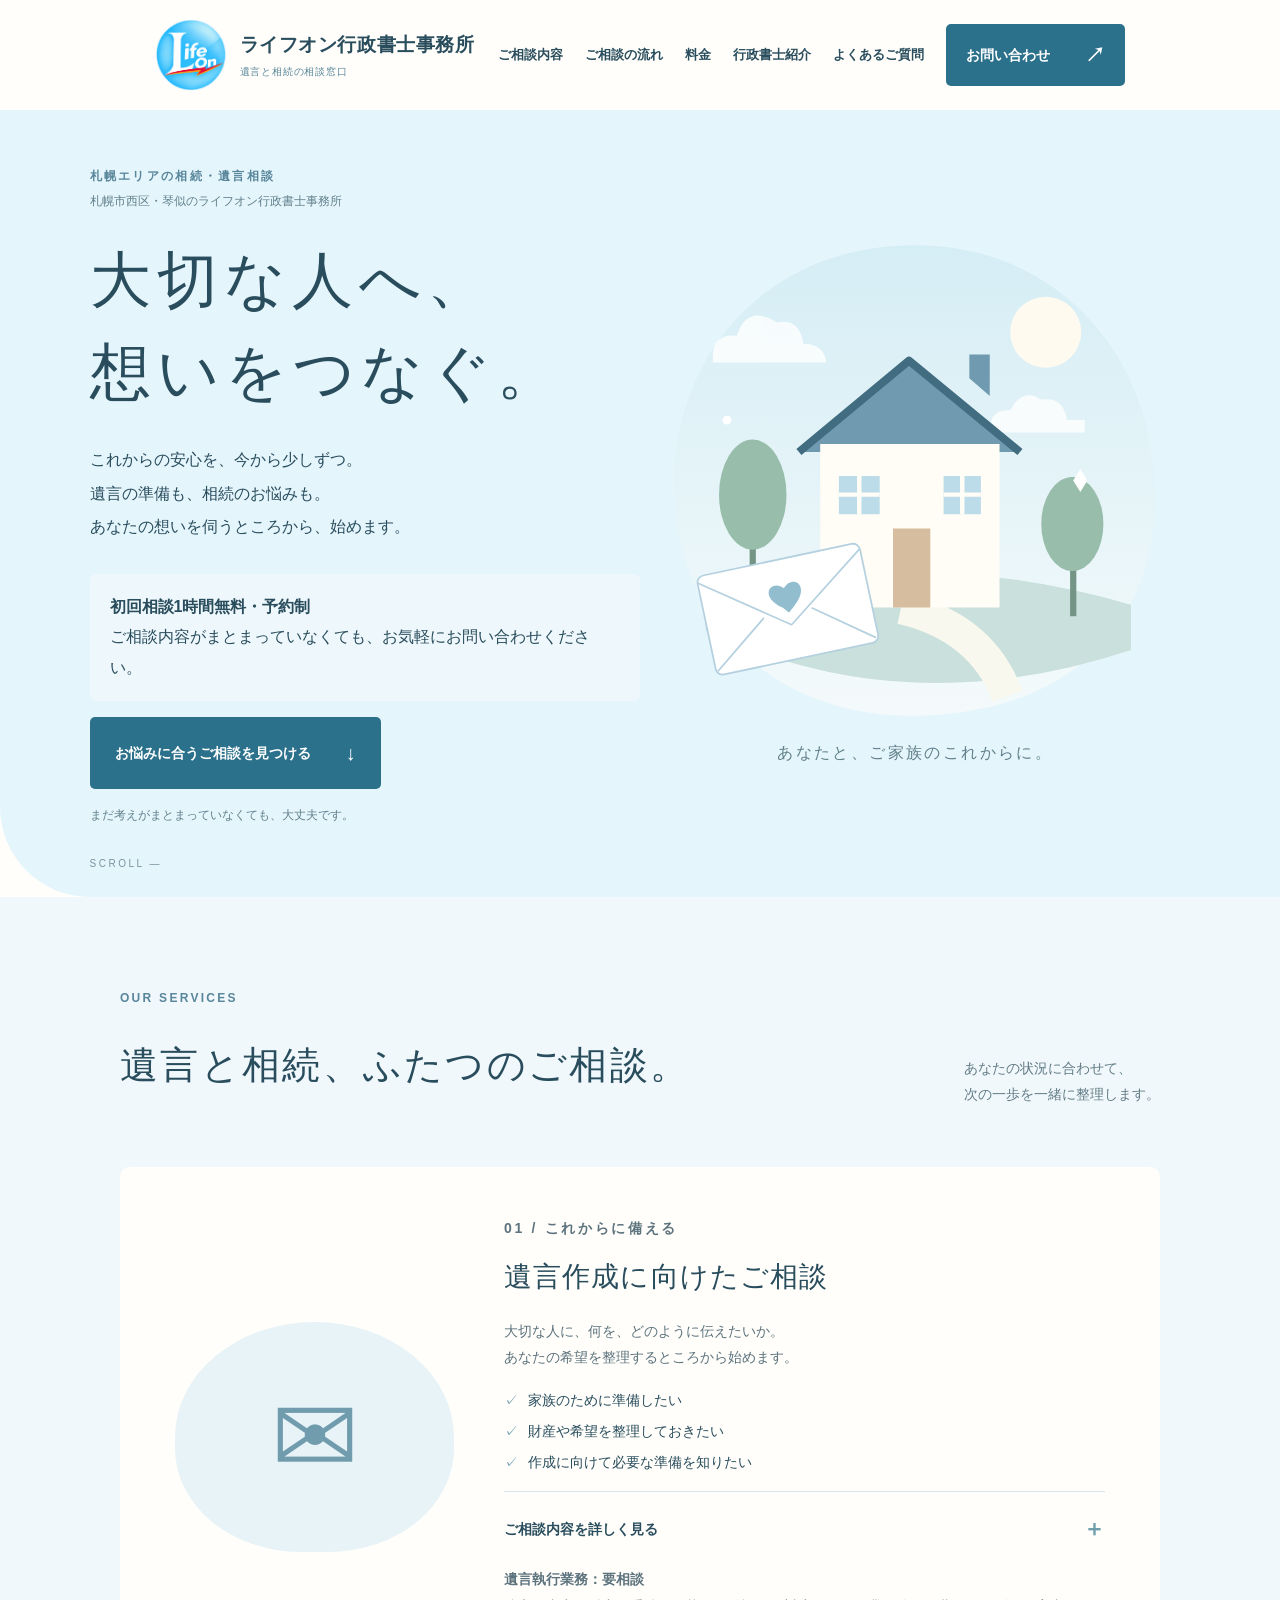
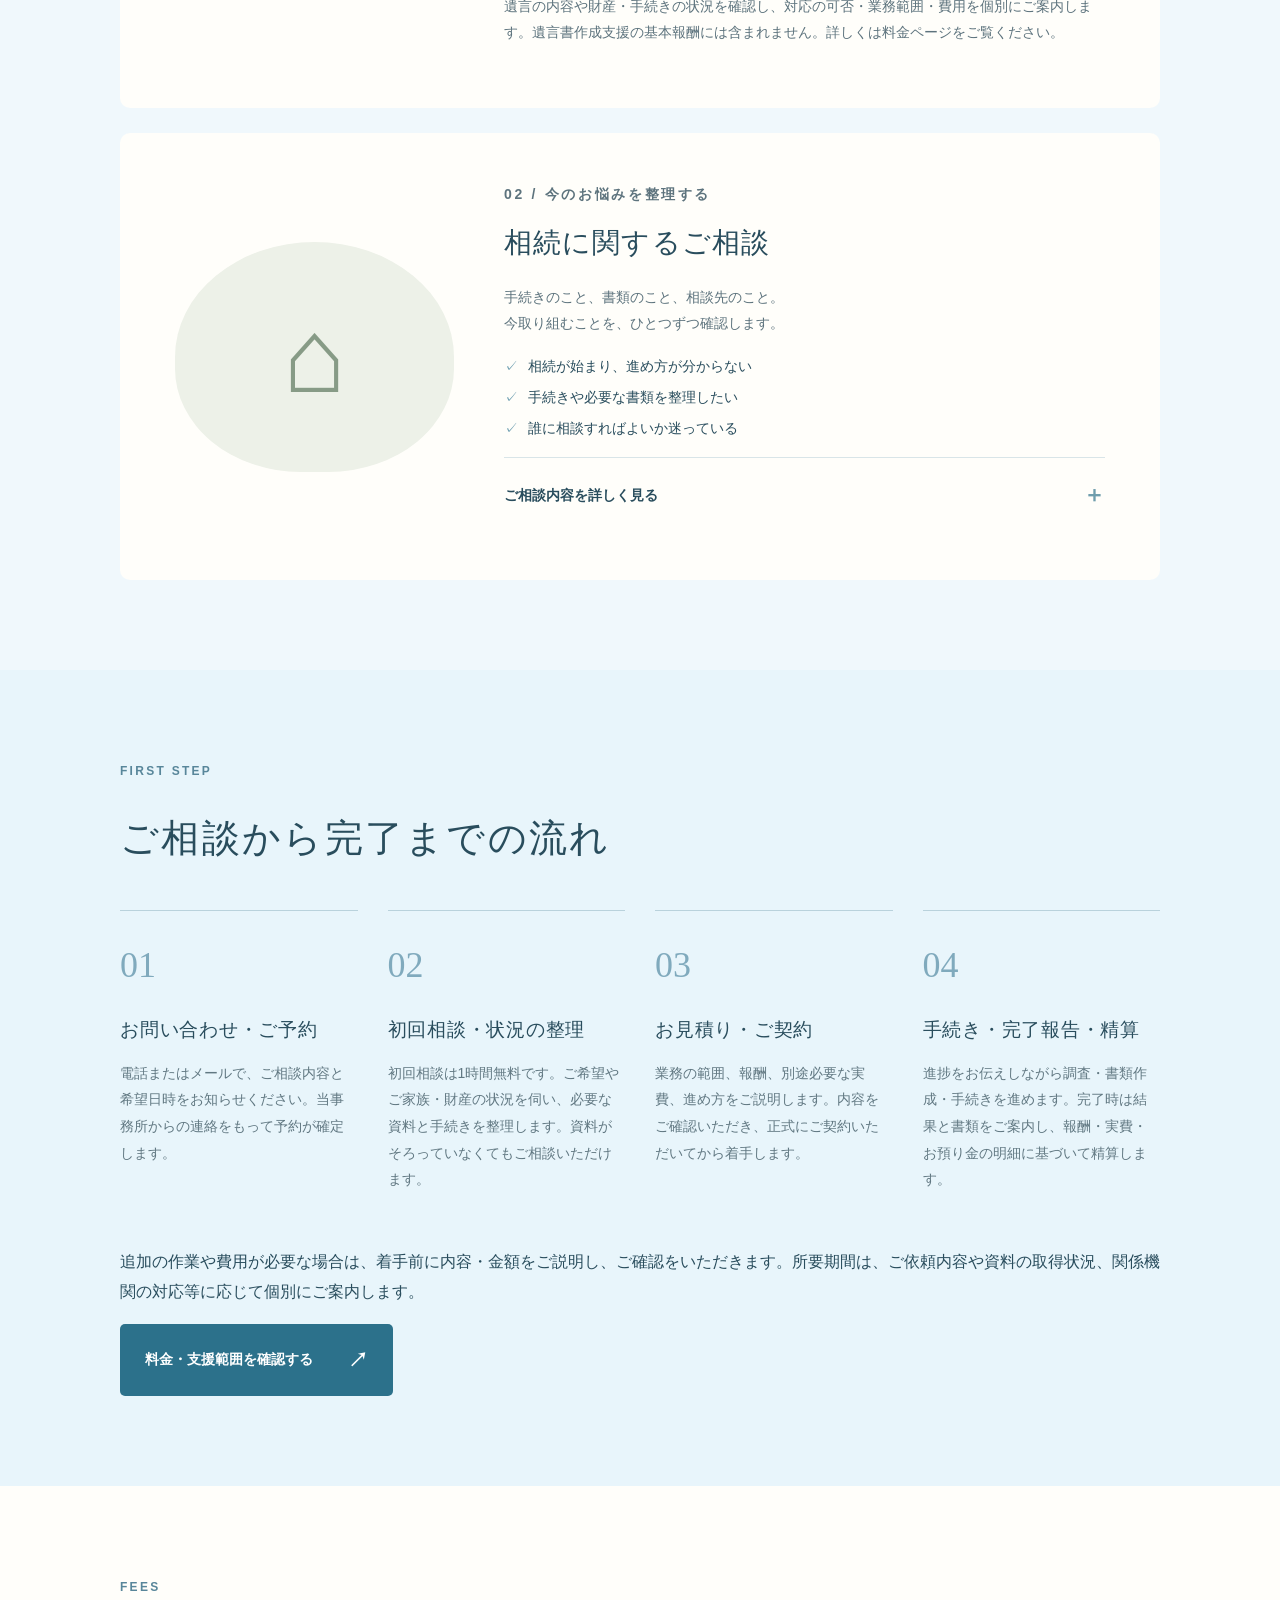
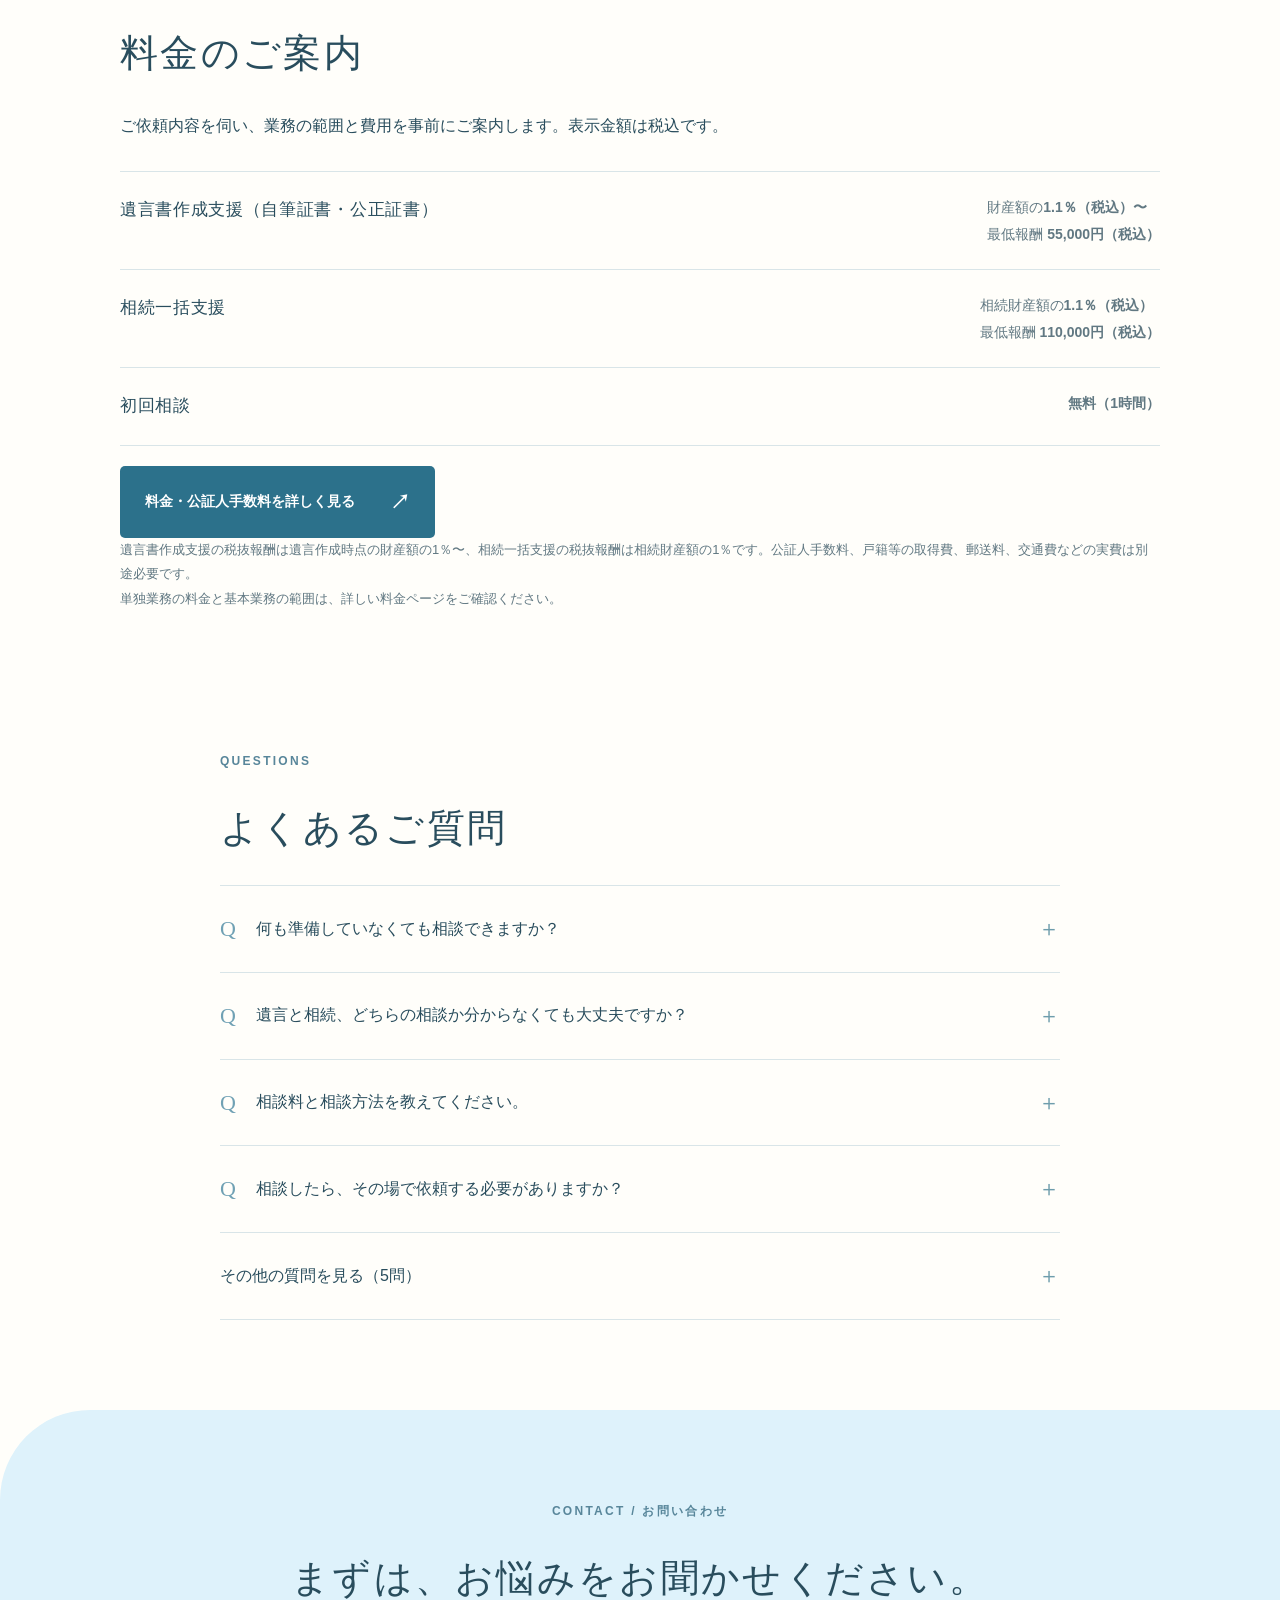
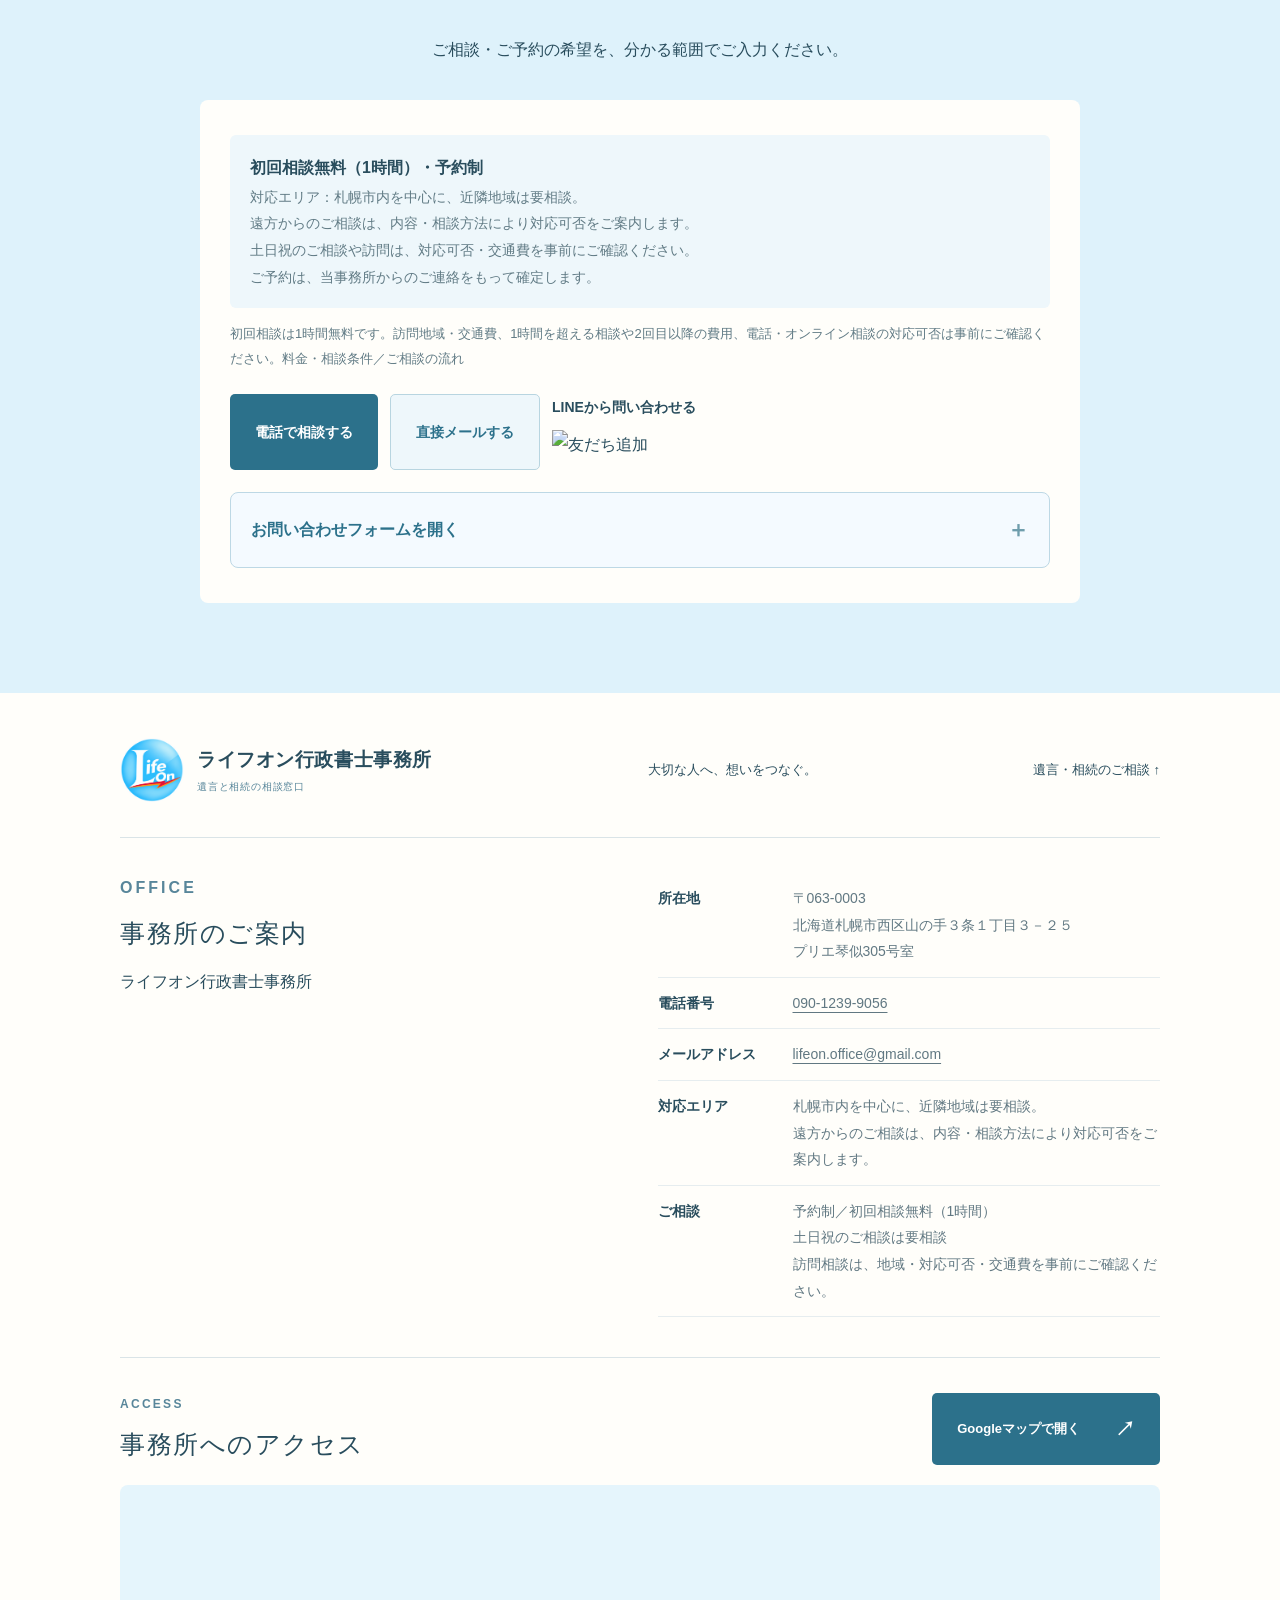
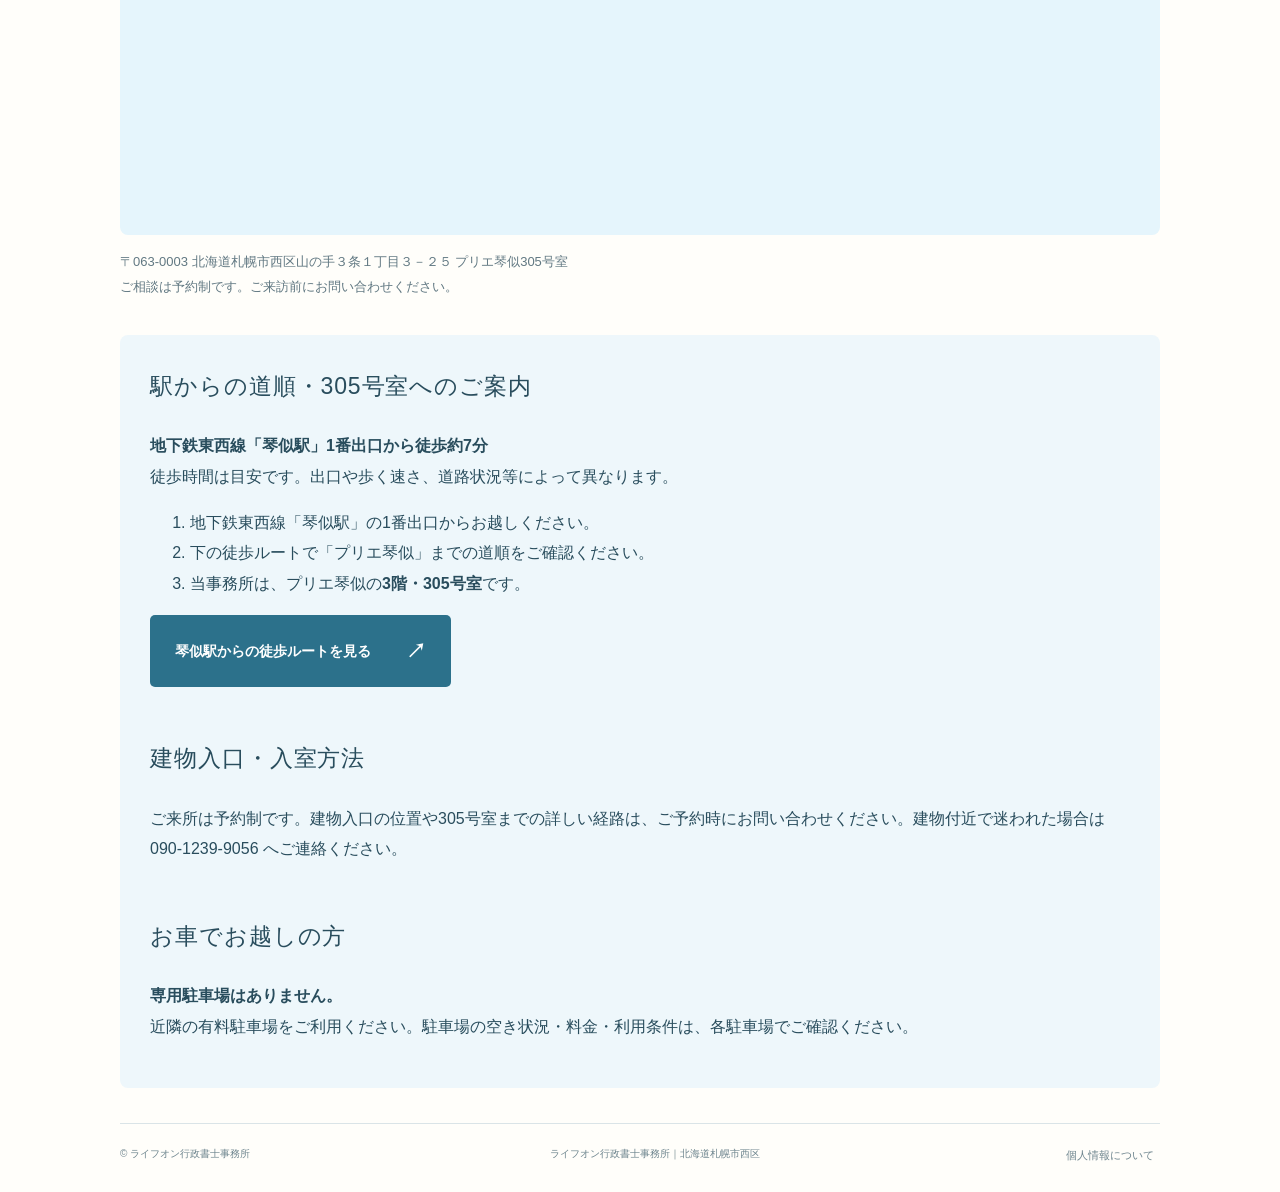
==== index.html @ ae660477 "Label LINE contact button for visitors" ====
<!DOCTYPE html>
<html lang="ja"><head><meta charset="utf-8"><meta name="viewport" content="width=device-width,initial-scale=1"><title>ライフオン行政書士事務所｜遺言と相続のご相談</title><meta name="description" content="大切な人へ、想いをつなぐ。ライフオン行政書士事務所の遺言作成・相続相談サイト。"><link rel="icon" type="image/png" href="lifeon-logo.png"><meta name="theme-color" content="#e5f5fc"><link rel="stylesheet" href="style.css?v=hero-spacing-20261024"></head><body>
<header><a class="logo" href="#" aria-label="ライフオン行政書士事務所 ホーム"><img class="brand-image" src="lifeon-logo.png" alt="Life On ライフオン行政書士事務所のロゴ" width="72" height="72"><span class="brand-name">ライフオン行政書士事務所<span class="brand-tagline">遺言と相続の相談窓口</span></span></a><nav aria-label="メインナビゲーション"><a href="#services">ご相談内容</a><a href="#flow">ご相談の流れ</a><a href="fees.html">料金</a><a href="profile.html">行政書士紹介</a><a href="#faq">よくあるご質問</a><a class="button small" href="#contact">お問い合わせ <span>↗</span></a></nav><button id="menu" aria-label="メニューを開く" aria-expanded="false">☰</button></header>
<main><section class="hero"><div class="hero-copy"><p class="eyebrow hero-area">札幌エリアの相続・遺言相談</p><p class="hero-note hero-location">札幌市西区・琴似のライフオン行政書士事務所</p><h1>大切な人へ、<br>想いをつなぐ。</h1><p class="intro">これからの安心を、今から少しずつ。<br>遺言の準備も、相続のお悩みも。<br>あなたの想いを伺うところから、始めます。</p><p class="reservation-note"><strong>初回相談1時間無料・予約制</strong><br>ご相談内容がまとまっていなくても、お気軽にお問い合わせください。</p><a class="button" href="#services">お悩みに合うご相談を見つける <span>↓</span></a><p class="hero-note">まだ考えがまとまっていなくても、大丈夫です。</p></div><div class="visual"><svg viewBox="0 0 620 580" role="img" aria-labelledby="scene"><title id="scene">青空の下の家と、想いを届ける手紙のイラスト</title><defs><linearGradient id="sky" x2="0" y2="1"><stop stop-color="#d5edf5"/><stop offset="1" stop-color="#f4fafb"/></linearGradient></defs><path d="M310 25C465 25 575 142 580 297S484 551 315 555S38 443 38 295S144 25 310 25" fill="url(#sky)"/><circle cx="457" cy="123" r="40" fill="#fffaf0"/><g fill="#fff" opacity=".8"><path d="M82 150q0-25 27-23q12-36 45-15q26-5 30 24q23 0 26 21H82"/><path d="M395 229q0-19 22-18q14-26 35-12q25-4 29 23h20v14H395"/></g><path d="M74 423Q315 360 553 430v51Q300 565 74 459" fill="#c9e0dc"/><path d="M294 434Q385 455 414 533" fill="none" stroke="#f9f8ef" stroke-width="36"/><g><path d="M182 258l120-103l126 103" fill="#709ab0"/><path d="M203 249h202v184H203z" fill="#fffdf6"/><path d="M179 258l124-103l125 103" fill="none" stroke="#426c80" stroke-width="9" stroke-linejoin="round"/><path d="M285 344h42v89h-42" fill="#d7bda0"/><path d="M224 285h46v43h-46zm118 0h42v43h-42z" fill="#bbdce8"/><path d="M247 285v43m-23-22h46m93-21v43m-21-22h42" stroke="#fffdf6" stroke-width="5"/><path d="M371 175v-27h23v47" fill="#709ab0"/></g><g stroke="#749485" stroke-width="7"><path d="M127 425V300m361 143V329"/></g><g fill="#98bdab"><ellipse cx="127" cy="306" rx="38" ry="62"/><ellipse cx="487" cy="339" rx="35" ry="53"/></g><g transform="rotate(-12 170 420)"><rect x="70" y="377" width="187" height="114" rx="8" fill="#fff" stroke="#b5d1df" stroke-width="2"/><path d="M70 384l94 68l93-68m-185 102l63-48m119 48l-64-48" fill="none" stroke="#b5d1df" stroke-width="2"/><path d="M158 431c-25-19-5-34 6-21c12-14 32 2 6 23l-6 5z" fill="#91bdce"/></g><g fill="#fff"><path d="M488 290l8-13l8 13l-8 13z"/><circle cx="98" cy="222" r="5"/></g></svg><div class="visual-label">あなたと、ご家族のこれからに。</div></div><span class="scroll">SCROLL —</span></section>
<section id="services" class="services"><div class="wrap"><div class="section-top"><div><p class="eyebrow">OUR SERVICES</p><h2>遺言と相続、ふたつのご相談。</h2></div><p>あなたの状況に合わせて、<br>次の一歩を一緒に整理します。</p></div><article class="service"><div class="service-icon">✉</div><div><p class="eyebrow">01 / これからに備える</p><h3>遺言作成に向けたご相談</h3><p>大切な人に、何を、どのように伝えたいか。<br>あなたの希望を整理するところから始めます。</p><ul><li>家族のために準備したい</li><li>財産や希望を整理しておきたい</li><li>作成に向けて必要な準備を知りたい</li></ul><details><summary>ご相談内容を詳しく見る <span>＋</span></summary><p>ご家族への想いや財産についての希望を伺い、作成の目的、準備する情報、次に確認することを整理します。実際に担当する業務の範囲や専門家への相談が必要な内容は、個別にご案内します。</p></details><p><strong>遺言執行業務：要相談</strong><br>遺言の内容や財産・手続きの状況を確認し、対応の可否・業務範囲・費用を個別にご案内します。遺言書作成支援の基本報酬には含まれません。<a href="fees.html#will-execution">詳しくは料金ページをご覧ください。</a></p></div></article><article class="service"><div class="service-icon house">⌂</div><div><p class="eyebrow">02 / 今のお悩みを整理する</p><h3>相続に関するご相談</h3><p>手続きのこと、書類のこと、相談先のこと。<br>今取り組むことを、ひとつずつ確認します。</p><ul><li>相続が始まり、進め方が分からない</li><li>手続きや必要な書類を整理したい</li><li>誰に相談すればよいか迷っている</li></ul><details><summary>ご相談内容を詳しく見る <span>＋</span></summary><p>現在の状況とお困りごとを伺い、ご家族・財産・書類に関する情報、必要な手続きや相談先を整理します。具体的な支援内容と担当範囲は、ご相談時に確認します。</p></details></div></article></div></section>

<section id="flow" class="flow"><div class="wrap"><p class="eyebrow">FIRST STEP</p><h2>ご相談から完了までの流れ</h2><div class="steps"><article><span>01</span><h3>お問い合わせ・ご予約</h3><p>電話またはメールで、ご相談内容と希望日時をお知らせください。当事務所からの連絡をもって予約が確定します。</p></article><article><span>02</span><h3>初回相談・状況の整理</h3><p>初回相談は1時間無料です。ご希望やご家族・財産の状況を伺い、必要な資料と手続きを整理します。資料がそろっていなくてもご相談いただけます。</p></article><article><span>03</span><h3>お見積り・ご契約</h3><p>業務の範囲、報酬、別途必要な実費、進め方をご説明します。内容をご確認いただき、正式にご契約いただいてから着手します。</p></article><article><span>04</span><h3>手続き・完了報告・精算</h3><p>進捗をお伝えしながら調査・書類作成・手続きを進めます。完了時は結果と書類をご案内し、報酬・実費・お預り金の明細に基づいて精算します。</p></article></div><p>追加の作業や費用が必要な場合は、着手前に内容・金額をご説明し、ご確認をいただきます。所要期間は、ご依頼内容や資料の取得状況、関係機関の対応等に応じて個別にご案内します。</p><a class="button" href="fees.html">料金・支援範囲を確認する <span aria-hidden="true">↗</span></a></div></section>
<section id="fees" class="fees wrap"><p class="eyebrow">FEES</p><h2>料金のご案内</h2><p>ご依頼内容を伺い、業務の範囲と費用を事前にご案内します。表示金額は税込です。</p><div class="fee-table"><div><h3>遺言書作成支援（自筆証書・公正証書）</h3><p>財産額の<strong>1.1％（税込）〜</strong><br>最低報酬 <strong>55,000円（税込）</strong></p></div><div><h3>相続一括支援</h3><p>相続財産額の<strong>1.1％（税込）</strong><br>最低報酬 <strong>110,000円（税込）</strong></p></div><div><h3>初回相談</h3><p><strong>無料（1時間）</strong></p></div></div><a class="button" href="fees.html">料金・公証人手数料を詳しく見る <span>↗</span></a><p class="fee-note">遺言書作成支援の税抜報酬は遺言作成時点の財産額の1％〜、相続一括支援の税抜報酬は相続財産額の1％です。公証人手数料、戸籍等の取得費、郵送料、交通費などの実費は別途必要です。<br>単独業務の料金と基本業務の範囲は、詳しい料金ページをご確認ください。</p></section><section id="faq" class="faq wrap"><p class="eyebrow">QUESTIONS</p><h2>よくあるご質問</h2><details><summary><span class="q">Q</span> 何も準備していなくても相談できますか？<span>＋</span></summary><p>はい。現在の状況を分かる範囲でお聞かせください。戸籍や財産の資料がそろっていなくても、必要なものと準備の進め方を一緒に整理します。お手元にある資料は、ご予約時に内容をお知らせください。</p></details><details><summary><span class="q">Q</span> 遺言と相続、どちらの相談か分からなくても大丈夫ですか？<span>＋</span></summary><p>はい。ご相談の種類が決まっていなくても大丈夫です。ご自身の財産を将来どう引き継ぎたいか、ご家族が亡くなられた後の手続きなど、お悩みからお聞かせください。</p></details><details><summary><span class="q">Q</span> 相談料と相談方法を教えてください。<span>＋</span></summary><p>初回相談は1時間無料・予約制です。対応エリアは札幌市内を中心に、近隣地域は要相談です。遠方からのご相談は、内容・相談方法により対応可否をご案内します。事務所への来所・訪問の方法、訪問地域・交通費、土日祝の相談は事前にご確認ください。電話・オンラインでのご相談は、対応可否と方法をお問い合わせください。1時間を超える相談や2回目以降の相談については、費用の有無と金額を事前にご案内します。</p></details><details><summary><span class="q">Q</span> 相談したら、その場で依頼する必要がありますか？<span>＋</span></summary><p>いいえ。支援内容とお見積りをご確認いただいてから、ご依頼をご検討いただけます。正式な契約前に、業務の範囲・報酬・実費をご説明します。</p></details><details class="faq-more"><summary>その他の質問を見る（5問）<span aria-hidden="true">＋</span></summary><div class="faq-more-body"><details><summary><span class="q">Q</span> 相続人が遠方に住んでいても相談できますか？<span>＋</span></summary><p>まずはご相談ください。相続人の所在地、必要書類、本人確認や署名等の方法を確認し、郵送等で進められる範囲と必要な対応を個別にご案内します。</p></details><details><summary><span class="q">Q</span> 完了までにどのくらいかかりますか？<span>＋</span></summary><p>ご依頼内容、戸籍等の取得状況、財産の内容、関係機関の対応などによって異なります。初回相談で状況を伺い、見込まれる期間と進め方をご案内します。期限のあるご事情は、ご予約時にお知らせください。</p></details><details><summary><span class="q">Q</span> 追加費用はいつ分かりますか？<span>＋</span></summary><p>基本の支援範囲と実費を区別してお見積りします。相続一括支援の預貯金手続きは5金融機関までが基本報酬に含まれ、6金融機関以上は追加報酬の対象です。追加作業が必要な場合も、着手前に内容・金額をご説明し、ご確認をいただきます。詳しくは<a href="fees.html">料金ページ</a>をご覧ください。</p></details><details><summary><span class="q">Q</span> 途中で依頼を取りやめる場合はどうなりますか？<span>＋</span></summary><p>ご意向をお知らせください。契約内容と、その時点までに行った作業・発生した実費・受領済みの金額を確認し、精算内容をご説明します。返金が生じる場合は、方法・時期を確認のうえ、合理的な期間内に対応します。</p></details><details><summary><span class="q">Q</span> 問い合わせフォームに入力すれば送信されますか？<span>＋</span></summary><p>入力や内容確認だけでは送信されません。「メールアプリを開く」から宛先・内容を確認し、メールアプリの送信ボタンを押してください。アプリが開かない場合は、内容をコピーして lifeon.office@gmail.com へお送りください。返信が届かない場合は迷惑メールフォルダをご確認のうえ、お電話でお問い合わせください。</p></details></div></details></section>
<section id="contact" class="contact"><div class="wrap"><p class="eyebrow">CONTACT / お問い合わせ</p><h2>まずは、お悩みをお聞かせください。</h2><p>ご相談・ご予約の希望を、分かる範囲でご入力ください。</p><div class="contact-box inquiry-box"><p class="reservation-note"><strong>初回相談無料（1時間）・予約制</strong><br>対応エリア：札幌市内を中心に、近隣地域は要相談。<br>遠方からのご相談は、内容・相談方法により対応可否をご案内します。<br>土日祝のご相談や訪問は、対応可否・交通費を事前にご確認ください。<br>ご予約は、当事務所からのご連絡をもって確定します。</p><p class="inquiry-note">初回相談は1時間無料です。訪問地域・交通費、1時間を超える相談や2回目以降の費用、電話・オンライン相談の対応可否は事前にご確認ください。<a href="fees.html">料金・相談条件</a>／<a href="index.html#flow">ご相談の流れ</a></p><div class="inquiry-direct"><a class="button" href="tel:09012399056">電話で相談する</a><a class="button email-button" href="mailto:lifeon.office@gmail.com">直接メールする</a><div style="display:flex;flex-direction:column;align-items:flex-start;gap:6px"><span style="font-size:14px;font-weight:bold">LINEから問い合わせる</span><a href="https://lin.ee/yCqL7Pf" target="_blank" rel="noopener noreferrer" aria-label="LINEで友だち追加（新しいタブで開く）" style="display:inline-flex;align-items:center;align-self:flex-start;min-height:44px"><img src="https://scdn.line-apps.com/n/line_add_friends/btn/ja.png" alt="友だち追加" height="36" loading="lazy" decoding="async" style="height:36px;width:auto;border:0"></a></div></div><details class="inquiry-fold"><summary><span class="inquiry-fold-closed">お問い合わせフォームを開く</span><span class="inquiry-fold-open">お問い合わせフォームを閉じる</span><span aria-hidden="true">＋</span></summary><div class="inquiry-fold-body"><p class="inquiry-note"><strong>お問い合わせの手順：①入力 → ②内容確認 → ③メールアプリで送信</strong><br>このページだけでは送信は完了しません。最後にメールアプリの送信ボタンを押してください。</p><noscript><p>入力フォームにはJavaScriptが必要です。上の電話・メールからお問い合わせください。</p></noscript><form id="inquiry-form" hidden><p class="inquiry-required">「必須」の項目をご入力ください。</p><div class="inquiry-grid"><label>お名前 <span class="required-tag">必須</span><input name="name" autocomplete="name" required maxlength="100" placeholder="例：山田 花子"></label><label>ふりがな<input name="kana" maxlength="100" placeholder="例：やまだ はなこ"></label><label>メールアドレス <span class="required-tag">必須</span><input name="email" type="email" autocomplete="email" required maxlength="254" placeholder="example@example.com"></label><label>電話番号<input name="phone" type="tel" autocomplete="tel" maxlength="30" placeholder="電話での連絡をご希望の場合は必須"></label><label>希望する連絡方法<select name="reply"><option>メール</option><option>電話</option><option>どちらでもよい</option></select></label><label>お住まいの市区町村<input name="area" autocomplete="address-level2" maxlength="100" placeholder="例：札幌市西区"></label><label>ご相談の種類 <span class="required-tag">必須</span><select name="topic" required><option value="">選択してください</option><option>相続手続について</option><option>遺言作成について</option><option>相続・遺言の両方</option><option>その他・相談先が分からない</option></select></label><label>希望する相談方法<select name="meeting"><option>相談して決めたい</option><option>事務所への来所</option><option>ご自宅等への訪問</option><option>電話</option><option>オンライン</option></select></label></div><label class="inquiry-wide">ご相談内容 <span class="required-tag">必須</span><textarea name="message" required rows="7" maxlength="2000" placeholder="お困りごとやご希望を、分かる範囲でお書きください。まだ内容がまとまっていなくても大丈夫です。"></textarea></label><fieldset class="inquiry-dates"><legend>ご相談の希望日時（任意）</legend><p>ご予約状況等により、ご希望の日時に添えない場合がございます。日程はご相談のうえ調整し、当事務所からのご連絡をもって確定します。未定の場合は空欄で構いません。</p><div class="inquiry-grid"><label>第1希望の日付<input name="date1" type="date"></label><label>第1希望の時間帯<select name="time1"><option>指定なし</option><option>午前</option><option>午後</option><option>夕方以降</option></select></label><label>第2希望の日付<input name="date2" type="date"></label><label>第2希望の時間帯<select name="time2"><option>指定なし</option><option>午前</option><option>午後</option><option>夕方以降</option></select></label></div></fieldset><label class="inquiry-wide">連絡可能な時間帯・その他のご希望<input name="note" maxlength="300" placeholder="例：平日15時以降に連絡希望"></label><div class="inquiry-privacy"><p>入力内容は当サイトのサーバーには送信・保存せず、お使いのメールアプリに引き継ぎます。送信された個人情報は、ご相談への対応・ご連絡に利用します。</p><button class="inquiry-text-button" type="button" id="inquiry-privacy-open">個人情報の取り扱いを確認する</button><label class="inquiry-consent"><input name="consent" type="checkbox" required>個人情報の取り扱いを確認し、同意します <span class="required-tag">必須</span></label></div><button class="button inquiry-submit" type="submit">入力内容を確認する <span aria-hidden="true">→</span></button></form><section id="inquiry-review" hidden tabindex="-1" aria-labelledby="inquiry-review-heading"><h3 id="inquiry-review-heading">送信前の内容確認</h3><p>この時点ではまだ送信されていません。</p><label>メールに記載する内容<textarea id="inquiry-review-text" readonly rows="16"></textarea></label><div class="inquiry-actions"><button class="button email-button" type="button" id="inquiry-back">入力を修正する</button><a class="button" id="inquiry-mail">メールアプリを開く</a><button class="button email-button" type="button" id="inquiry-copy">内容をコピー</button></div><p class="inquiry-note">メールアプリで宛先・内容を確認し、「送信」を押してください。アプリが開かない場合や内容が入りきらない場合は、内容をコピーして lifeon.office@gmail.com へお送りください。</p><p id="inquiry-feedback" role="status" aria-live="polite"></p></section></div></details></div></div></section>
</main><footer class="wrap"><div class="footer-main"><a class="logo" href="#" aria-label="ライフオン行政書士事務所 ホーム"><img class="brand-image" src="lifeon-logo.png" alt="Life On ライフオン行政書士事務所のロゴ" width="72" height="72"><span class="brand-name">ライフオン行政書士事務所<span class="brand-tagline">遺言と相続の相談窓口</span></span></a><p>大切な人へ、想いをつなぐ。</p><a href="#services">遺言・相続のご相談 ↑</a></div><section class="office-info" aria-labelledby="office-heading"><div><p class="eyebrow">OFFICE</p><h2 id="office-heading">事務所のご案内</h2><p>ライフオン行政書士事務所</p></div><dl><div><dt>所在地</dt><dd>〒063-0003<br>北海道札幌市西区山の手３条１丁目３－２５<br>プリエ琴似305号室</dd></div><div><dt>電話番号</dt><dd><a href="tel:09012399056">090-1239-9056</a></dd></div><div><dt>メールアドレス</dt><dd><a href="mailto:lifeon.office@gmail.com">lifeon.office@gmail.com</a></dd></div><div><dt>対応エリア</dt><dd>札幌市内を中心に、近隣地域は要相談。<br>遠方からのご相談は、内容・相談方法により対応可否をご案内します。</dd></div><div><dt>ご相談</dt><dd>予約制／初回相談無料（1時間）<br>土日祝のご相談は要相談<br>訪問相談は、地域・対応可否・交通費を事前にご確認ください。</dd></div></dl></section><section class="office-map" aria-labelledby="map-heading"><div class="map-heading"><div><p class="eyebrow">ACCESS</p><h2 id="map-heading">事務所へのアクセス</h2></div><a class="button" href="https://maps.app.goo.gl/WJKY1qHz72zWQYqL8" target="_blank" rel="noopener noreferrer">Googleマップで開く <span aria-hidden="true">↗</span></a></div><iframe title="ライフオン行政書士事務所の所在地をGoogleマップで表示" src="https://maps.google.com/maps?cid=8251290529354600861&output=embed" loading="lazy" referrerpolicy="no-referrer-when-downgrade" allowfullscreen></iframe><p>〒063-0003 北海道札幌市西区山の手３条１丁目３－２５ プリエ琴似305号室<br>ご相談は予約制です。ご来訪前にお問い合わせください。</p><div class="fee-example" aria-label="ご来所案内"><h3>駅からの道順・305号室へのご案内</h3><!-- 建物の交通案内参照：https://connectgroup.co.jp/facilities/sapporo/second_kotoni ／2026-10-17確認 --><p><strong>地下鉄東西線「琴似駅」1番出口から徒歩約7分</strong><br>徒歩時間は目安です。出口や歩く速さ、道路状況等によって異なります。</p><ol><li>地下鉄東西線「琴似駅」の1番出口からお越しください。</li><li>下の徒歩ルートで「プリエ琴似」までの道順をご確認ください。</li><li>当事務所は、プリエ琴似の<strong>3階・305号室</strong>です。</li></ol><a class="button" href="https://www.google.com/maps/dir/?api=1&amp;origin=%E6%9C%AD%E5%B9%8C%E5%B8%82%E5%96%B6%E5%9C%B0%E4%B8%8B%E9%89%84%E6%9D%B1%E8%A5%BF%E7%B7%9A%20%E7%90%B4%E4%BC%BC%E9%A7%85%201%E7%95%AA%E5%87%BA%E5%8F%A3&amp;destination=%E3%83%A9%E3%82%A4%E3%83%95%E3%82%AA%E3%83%B3%E8%A1%8C%E6%94%BF%E6%9B%B8%E5%A3%AB%E4%BA%8B%E5%8B%99%E6%89%80&amp;destination_place_id=ChIJ387kxmMpC18RndG57AR5gnI&amp;travelmode=walking" target="_blank" rel="noopener noreferrer">琴似駅からの徒歩ルートを見る <span aria-hidden="true">↗</span></a><h3 class="fee-subheading">建物入口・入室方法</h3><p>ご来所は予約制です。建物入口の位置や305号室までの詳しい経路は、ご予約時にお問い合わせください。建物付近で迷われた場合は <a href="tel:09012399056">090-1239-9056</a> へご連絡ください。</p><h3 class="fee-subheading">お車でお越しの方</h3><p><strong>専用駐車場はありません。</strong><br>近隣の有料駐車場をご利用ください。駐車場の空き状況・料金・利用条件は、各駐車場でご確認ください。</p></div></section><div class="footer-bottom"><small>© ライフオン行政書士事務所</small><small>ライフオン行政書士事務所｜北海道札幌市西区</small><button id="privacy">個人情報について</button></div></footer><dialog id="privacy-dialog"><h2>個人情報について</h2><p>お問い合わせフォームの入力内容は、当サイトのサーバーには送信・保存されません。内容確認後、お使いのメールアプリで送信してください。メールでお預かりしたお名前・連絡先・ご相談内容は、お問い合わせへの対応とご連絡に利用します。ご本人の同意がある場合や法令に基づく場合を除き、第三者に提供しません。個人情報に関するお問い合わせは lifeon.office@gmail.com へご連絡ください。</p><button class="button" id="close-privacy">閉じる</button></dialog><script src="script.js?v=contact-20261017"></script></body></html>
---- style.css ----
*{box-sizing:border-box}html{scroll-behavior:smooth;scroll-padding-top:100px}body{margin:0;color:#294d5d;background:#fffefa;font-family:"Yu Gothic","Hiragino Kaku Gothic ProN",Meiryo,sans-serif;font-size:16px;line-height:1.9}a{color:inherit;text-decoration:none}button{font:inherit;cursor:pointer}header{height:100px;display:flex;align-items:center;justify-content:space-between;padding:0 5%;background:#fffefa;gap:24px}.logo{display:flex;align-items:center;font-family:Georgia,serif;font-size:36px;font-weight:bold;letter-spacing:1px;gap:9px}.mark{color:#80b6c9;font-size:40px}.jp{font-family:Meiryo,sans-serif;font-size:10px;letter-spacing:2px;border-left:1px solid #c8dce3;padding-left:12px;margin-left:5px}nav{display:flex;align-items:center;gap:25px;font-size:13px;font-weight:bold}.button{display:inline-flex;align-items:center;justify-content:space-between;gap:35px;border:0;border-radius:5px;background:#356879;color:white;padding:17px 25px;font-size:14px;font-weight:bold;transition:background .2s,transform .2s}.button:hover{background:#244c60;transform:translateY(-2px)}.button.small{padding:12px 20px}.button span{font-size:20px}#menu{display:none}h1,h2,h3,p{margin-top:0}h1,h2{font-family:"Yu Mincho","Hiragino Mincho ProN",serif;font-weight:500}h1{font-size:clamp(42px,4.8vw,70px);line-height:1.5;letter-spacing:.1em;margin-bottom:25px}h2{font-size:clamp(29px,3vw,40px);line-height:1.65;letter-spacing:.06em;margin-bottom:25px}h3{font-size:23px;font-weight:500;letter-spacing:.04em}.eyebrow{font-size:12px;letter-spacing:.19em;font-weight:bold;color:#58869a;margin-bottom:24px}.hero{position:relative;background:#eaf5f9;min-height:680px;display:grid;grid-template-columns:1fr 1fr;align-items:center;padding:55px 7% 70px;border-radius:0 0 0 90px;overflow:hidden}.intro{font-size:16px;line-height:2.1;margin-bottom:30px}.hero-note{font-size:12px;margin:15px 0 0;color:#61808b}.visual{position:relative;max-width:620px}.visual svg{width:100%;display:block}.visual-label{text-align:center;font-family:"Yu Mincho",serif;font-size:16px;letter-spacing:.15em;color:#62808a}.scroll{position:absolute;bottom:24px;left:7%;font-size:10px;letter-spacing:.25em;color:#78939f}.wrap{max-width:1100px;margin:auto;padding:90px 30px}.opening{text-align:center;padding-top:110px;padding-bottom:110px}.opening p:last-child{line-height:2.3;color:#62747b}.services{background:#f1f7f8}.section-top{display:flex;justify-content:space-between;align-items:end;margin-bottom:45px}.section-top p:last-child{color:#637c85;font-size:14px}.service{display:grid;grid-template-columns:30% 1fr;gap:50px;background:#fffefa;padding:48px 55px;margin-top:25px;border-radius:10px}.service-icon{height:230px;background:#e7f3f7;border-radius:50% 50% 45% 45%;display:flex;align-items:center;justify-content:center;font-size:105px;color:#719cad;font-family:Georgia,serif;align-self:center}.service-icon.house{background:#edf1e8;color:#879b86}.service .eyebrow{margin-bottom:8px}.service h3{font-family:"Yu Mincho",serif;font-size:28px;margin-bottom:15px}.service p{font-size:14px;color:#5d737d}.service ul{list-style:none;padding:0;font-size:14px;line-height:2.2}.service li:before{content:'✓';color:#6a9caf;margin-right:10px}details{border-top:1px solid #d9e5e8}summary{cursor:pointer;list-style:none;padding:16px 0;font-size:14px;font-weight:bold;display:flex;align-items:center;gap:10px}summary::-webkit-details-marker{display:none}summary>span:last-child{margin-left:auto;color:#6e9dac;font-size:22px}details[open]>summary>span:last-child{transform:rotate(45deg)}details p{padding:0 0 10px;font-size:14px}a:focus-visible,button:focus-visible,summary:focus-visible{outline:3px solid #368cb0;outline-offset:5px}.approach{display:grid;grid-template-columns:1fr 1fr;gap:80px;padding-top:110px;padding-bottom:110px}.approach p{color:#637981;font-size:15px}.values>div{padding:5px 0 22px 48px;border-bottom:1px solid #dce5e6;margin-bottom:22px;position:relative}.values span{position:absolute;left:0;color:#86afbf;font-family:Georgia,serif;font-size:23px}.values h3{font-size:19px;margin-bottom:6px}.values p{font-size:14px;margin:0}.flow{background:#eaf4f7}.steps{display:grid;grid-template-columns:repeat(4,1fr);gap:30px;margin:40px 0}.steps article{border-top:1px solid #b9d2dc;padding-top:20px}.steps span{font-size:36px;color:#80aabd;font-family:Georgia,serif}.steps h3{font-size:19px;margin:12px 0}.steps p{font-size:14px;color:#617882}.fee{background:#fffefa;padding:25px 30px;display:flex;gap:50px;align-items:center;border-radius:5px}.fee h3{font-size:17px;white-space:nowrap;margin:0}.fee p{font-size:13px;margin:0}.faq{max-width:900px}.faq>details:last-child{border-bottom:1px solid #d9e5e8}.faq summary{padding:22px 0;font-size:16px;font-weight:normal}.faq details p{padding-left:40px;color:#627782}.q{color:#70a1b4;font-family:Georgia,serif;font-size:22px;padding-right:10px}.contact{background:#dfeff5;text-align:center;border-radius:90px 0 0 0}.contact .wrap{max-width:850px}.contact-box{background:#fffefa;border-radius:8px;padding:35px 30px;margin-top:35px}.status{display:inline-block;color:#5c8494;background:#eef5f7;font-size:12px;border-radius:20px;padding:3px 16px;margin-bottom:18px}.contact h3{font-size:18px}.contact-box p{font-size:14px;color:#617b85}#notice-text{margin-top:20px;margin-bottom:0}.footer-main{display:flex;align-items:center;justify-content:space-between;gap:30px}.footer-main p,.footer-main>a:last-child{font-size:13px;margin:0}.footer-bottom{display:flex;justify-content:space-between;gap:20px;border-top:1px solid #dae4e7;margin-top:30px;padding-top:20px;color:#6e858e}.footer-bottom small{font-size:10px}.footer-bottom button{border:0;background:none;color:inherit;font-size:11px}footer.wrap{padding-top:45px;padding-bottom:25px}dialog{border:0;border-radius:12px;padding:35px;max-width:550px;width:90%;color:#294d5d;box-shadow:0 20px 80px #294d5d33}dialog h2{font-size:25px}dialog p{font-size:14px}dialog::backdrop{background:#294d5d77}@media(max-width:1050px){nav{gap:15px;font-size:11px}.jp{display:none}.hero{padding:45px 5% 65px;min-height:600px}.service{gap:30px;padding:35px}.approach{gap:40px}.footer-main p{display:none}}@media(max-width:760px){header{height:78px;padding:0 6%;position:relative;z-index:5}.logo{font-size:30px}.jp{display:block}.mark{font-size:32px}#menu{display:block;background:none;border:0;color:#356879;font-size:26px}nav{display:none;position:absolute;top:78px;left:0;width:100%;background:#fffefa;padding:25px;box-shadow:0 15px 15px #294d5d12}nav.open{display:flex;flex-direction:column;align-items:stretch;font-size:14px}.hero{grid-template-columns:1fr;padding:45px 7% 55px;border-radius:0 0 0 45px}.hero h1{font-size:43px}.visual{max-width:400px;justify-self:center;margin-top:20px}.hero-note{font-size:11px}.visual-label{font-size:13px}.scroll{display:none}.wrap{padding:65px 24px}.opening{text-align:left}.opening p:last-child{font-size:14px}.section-top{display:block}.section-top>p{margin-bottom:0}.service{grid-template-columns:1fr;gap:25px;padding:28px 24px}.service-icon{height:130px;width:150px;font-size:75px}.service h3{font-size:24px}.service p br{display:none}.approach{grid-template-columns:1fr;gap:25px}.steps{grid-template-columns:1fr 1fr;gap:24px}.steps h3{font-size:17px}.fee{display:block;padding:22px}.fee h3{margin-bottom:12px}.faq summary{font-size:14px;gap:7px}.q{padding-right:0}.contact{border-radius:45px 0 0 0}.contact-box{padding:28px 18px}.contact h3{font-size:16px}.footer-main{align-items:start}.footer-main>a:last-child{font-size:10px}.footer-bottom{flex-wrap:wrap;gap:10px}.footer-bottom small:nth-child(2){order:3;width:100%}}@media(prefers-reduced-motion:reduce){html{scroll-behavior:auto}*{transition:none!important}}
.logo{gap:13px;letter-spacing:0;flex-shrink:0}.brand-image{display:block;width:72px;height:72px;object-fit:contain;border-radius:50%}.brand-name{display:block;font-family:"Yu Gothic",Meiryo,sans-serif;font-size:23px;font-weight:600;letter-spacing:.12em;line-height:1.5}.brand-tagline{display:block;font-size:10px;font-weight:400;letter-spacing:.08em;color:#58869a;margin-top:4px}.hero{background:#e5f5fc}.services{background:#f0f8fc}.flow{background:#e8f5fb}.contact{background:#def2fb}.button{background:#2c718b}.button:hover{background:#245d73}.footer-main .brand-image{width:64px;height:64px}@media(max-width:1050px){nav{gap:13px}.brand-image{width:64px;height:64px}.brand-name{font-size:21px}}@media(max-width:760px){.logo{gap:10px}.brand-image{width:58px;height:58px}.brand-name{font-size:20px}.brand-tagline{font-size:9px}.footer-main{flex-wrap:wrap}.footer-main .brand-image{width:58px;height:58px}}
.brand-name{font-size:19px;letter-spacing:.03em}.fees{padding-bottom:35px}.fee-table{margin:30px 0 20px;border-top:1px solid #d9e5e8}.fee-table>div{display:flex;justify-content:space-between;gap:25px;padding:22px 0;border-bottom:1px solid #d9e5e8}.fee-table h3{font-size:17px;margin:0}.fee-table p{font-size:14px;margin:0;color:#617882}.fee-note{font-size:13px;color:#617882}.office-info{display:grid;grid-template-columns:1fr 1fr;gap:35px;margin-top:35px;padding-top:35px;border-top:1px solid #dae4e7}.office-info h2{font-size:25px;margin-bottom:12px}.office-info .eyebrow{margin-bottom:10px}.office-info p{font-size:16px}.office-info dl{margin:0;font-size:14px}.office-info dl>div{display:grid;grid-template-columns:120px 1fr;gap:15px;padding:12px 0;border-bottom:1px solid #e6edef}.office-info dt{font-weight:bold}.office-info dd{margin:0;color:#617882;overflow-wrap:anywhere}@media(min-width:761px) and (max-width:1200px){header{height:auto;min-height:110px;flex-wrap:wrap;justify-content:center;padding-top:12px;padding-bottom:12px}nav{justify-content:center;gap:22px}}@media(max-width:760px){.brand-name{font-size:17px;max-width:225px}.brand-image{width:50px;height:50px}.brand-tagline{font-size:9px}.fee-table>div{display:block}.fee-table h3{margin-bottom:7px}.office-info{grid-template-columns:1fr;gap:10px}.office-info dl>div{grid-template-columns:95px 1fr;gap:10px}.footer-main .brand-name{font-size:17px}}@media(max-width:380px){.brand-name{font-size:15px}.logo{gap:6px}.brand-image{width:43px;height:43px}header{padding-left:4%;padding-right:4%}}
.office-info dd a{text-decoration:underline;text-underline-offset:4px}.office-info dd a:hover{color:#245d73}
.profile-hero{background:#e5f5fc;border-radius:0 0 0 65px}.profile-hero .wrap{padding-top:60px;padding-bottom:45px}.profile-hero h1{font-size:46px;margin-bottom:18px}.profile-hero p{color:#617882}.back-home{font-size:12px;color:#617882}.profile-introduction{display:grid;grid-template-columns:300px 1fr;gap:70px}.portrait-placeholder{background:#edf6fa;min-height:350px;border-radius:12px;display:flex;flex-direction:column;align-items:center;justify-content:center;color:#6e99ab;text-align:center}.portrait-placeholder>span{font-size:90px;line-height:1.3}.portrait-placeholder p{font-size:14px}.profile-introduction h2{font-size:30px}.profile-pending{font-size:14px;color:#617882}.profile-facts{font-size:15px}.profile-facts>div{display:grid;grid-template-columns:130px 1fr;gap:18px;padding:16px 0;border-bottom:1px solid #d9e5e8}.profile-facts dt{font-weight:bold}.profile-facts dd{margin:0;color:#617882}.profile-facts small{font-size:12px}.profile-message{background:#f0f8fc;text-align:center}.profile-message .wrap{max-width:850px}.profile-message p{line-height:2.2;color:#617882}.profile-contact{text-align:center}.profile-contact h2{font-size:29px}.contact-options{display:flex;justify-content:center;flex-wrap:wrap;gap:18px}.email-button{background:#eef7fb;color:#2c718b;border:1px solid #b8d5e0}.email-button:hover{color:white}.profile-contact>p:last-child{font-size:13px;color:#617882;margin-top:20px}nav [aria-current="page"]{text-decoration:underline;text-underline-offset:6px}@media(min-width:761px) and (max-width:1400px){header{height:auto;min-height:110px;flex-wrap:wrap;justify-content:center;padding-top:12px;padding-bottom:12px}nav{justify-content:center;gap:22px}}@media(max-width:760px){.profile-hero h1{font-size:35px}.profile-introduction{grid-template-columns:1fr;gap:35px}.portrait-placeholder{min-height:240px;max-width:320px;width:100%;justify-self:center}.profile-introduction h2{font-size:25px}.profile-facts>div{grid-template-columns:105px 1fr;gap:10px}.profile-message{text-align:left}.profile-message p{font-size:14px}.profile-contact h2{font-size:24px}.contact-options{flex-direction:column}.contact-options .button{justify-content:space-between}}
.reservation-note{background:#eef7fb;border-radius:6px;padding:18px 20px;line-height:1.9}.reservation-note strong{color:#294d5d;font-size:16px}
.office-map{margin-top:40px;padding-top:35px;border-top:1px solid #dae4e7}.map-heading{display:flex;align-items:center;justify-content:space-between;gap:20px;margin-bottom:20px}.map-heading .eyebrow{margin-bottom:8px}.map-heading h2{font-size:25px;margin-bottom:0}.office-map iframe{display:block;width:100%;height:350px;border:0;border-radius:8px;background:#e5f5fc}.office-map>p{font-size:13px;color:#617882;margin:15px 0 0}.map-heading .button{font-size:13px}@media(max-width:760px){.map-heading{flex-direction:column;align-items:flex-start}.office-map iframe{height:280px}.map-heading .button{padding:12px 18px}}
.fee-tabs{display:flex;gap:8px;border-bottom:2px solid #c7dfe9;margin-bottom:40px}.fee-tabs button{flex:1;border:0;border-radius:8px 8px 0 0;padding:18px;background:#edf5f9;color:#436574;font-weight:bold}.fee-tabs button[aria-selected="true"]{background:#2c718b;color:white}.fees-page{max-width:1000px}.fees-page [hidden]{display:none}.notary-callout{padding:20px 24px;background:#e5f5fc;border-left:4px solid #54afd4;border-radius:4px}.notary-table-wrap{overflow-x:auto}.notary-table{width:100%;border-collapse:collapse;font-size:15px;margin:20px 0}.notary-table caption{text-align:left;font-size:13px;color:#617882;padding-bottom:10px}.notary-table th,.notary-table td{padding:16px 20px;border-bottom:1px solid #dbe7ec;text-align:left}.notary-table thead th{background:#2c718b;color:#fff;font-weight:500}.notary-table tbody th{font-weight:400}.notary-table tbody tr:nth-child(even){background:#f0f8fc}.notary-table:not(.additional) td{font-weight:bold}.notary-table.additional th{width:32%}.fee-subheading{margin-top:50px}.fee-example{background:#eef7fb;padding:30px;border-radius:8px;margin:35px 0}.fee-example .eyebrow{margin-bottom:10px}.example-total{border-top:1px solid #c7dfe9;padding-top:15px}.example-total strong{font-size:30px;margin:0 10px}.example-total span{font-size:13px}.fee-sources{border-top:1px solid #dbe7ec;margin-top:35px;padding-top:25px;font-size:13px}.fee-sources h3{font-size:18px}.fee-sources a{text-decoration:underline;text-underline-offset:4px}@media(max-width:760px){.fee-tabs button{padding:14px 8px;font-size:14px}.notary-table{font-size:13px}.notary-table th,.notary-table td{padding:13px 10px}.notary-table.additional th{width:34%}.fees-page h3{font-size:19px}.fees-page p{font-size:14px}.fee-example{padding:22px}.example-total strong{font-size:25px}.fee-tabs{margin-bottom:30px}}
/* Inquiry form */
.contact .wrap{max-width:940px}.inquiry-box{text-align:left;font-family:Meiryo,"メイリオ",sans-serif}.inquiry-direct,.inquiry-actions{display:flex;gap:12px;flex-wrap:wrap;margin:22px 0}.inquiry-note,.inquiry-required{font-size:13px!important}.inquiry-grid{display:grid;grid-template-columns:repeat(2,minmax(0,1fr));gap:20px}.inquiry-box label{display:block;font-size:14px;font-weight:600}.inquiry-box input:not([type=checkbox]),.inquiry-box select,.inquiry-box textarea{display:block;width:100%;margin-top:7px;min-height:48px;padding:12px;border:1px solid #bdd4df;border-radius:7px;background:#fff;color:#294d5d;font:inherit;font-size:16px;font-weight:400;line-height:1.6}.inquiry-box textarea{resize:vertical}.inquiry-box input:focus-visible,.inquiry-box select:focus-visible,.inquiry-box textarea:focus-visible{outline:3px solid #77bcd9;outline-offset:2px}.inquiry-wide{margin:24px 0}.required-tag{display:inline-block;background:#e8f3f9;border-radius:4px;color:#2c718b;font-size:11px;padding:1px 7px;margin-left:5px;vertical-align:middle}.inquiry-dates{border:1px solid #d5e5ec;border-radius:8px;margin:25px 0;padding:18px}.inquiry-dates legend{font-size:15px;font-weight:600;padding:0 8px}.inquiry-dates>p{font-size:12px}.inquiry-privacy{background:#f1f8fc;padding:18px;border-radius:8px;margin:24px 0}.inquiry-privacy>p{font-size:13px}.inquiry-text-button{border:0;background:none;color:#2c718b;text-decoration:underline;padding:8px 0;min-height:44px}.inquiry-box .inquiry-consent{display:flex;gap:10px;align-items:center;flex-wrap:wrap;font-size:13px;min-height:48px}.inquiry-consent input{width:20px;height:20px;accent-color:#2c718b;flex-shrink:0}.inquiry-submit{min-height:50px}.inquiry-box [hidden]{display:none!important}#inquiry-review{outline:0}#inquiry-review h3{font-size:22px}#inquiry-review-text{font-size:14px;white-space:pre-wrap}#inquiry-feedback{color:#2c718b;font-size:14px;overflow-wrap:anywhere}.inquiry-actions .button{min-height:48px}@media(max-width:600px){.inquiry-grid{grid-template-columns:1fr;gap:17px}.inquiry-box{padding:24px 16px}.inquiry-dates{padding:14px}.inquiry-direct,.inquiry-actions{flex-direction:column}.inquiry-actions .button,.inquiry-submit{width:100%}.inquiry-consent .required-tag{margin-left:30px}}

.inquiry-fold{margin-top:22px;border:1px solid #bdd8e5;border-radius:8px;background:#f4faff;overflow:hidden}.inquiry-fold>summary{min-height:56px;padding:16px 20px;color:#2c718b;font-size:16px}.inquiry-fold-body{padding:4px 20px 22px;background:#fffefa}.inquiry-fold .inquiry-fold-open{display:none}.inquiry-fold[open] .inquiry-fold-open{display:inline}.inquiry-fold[open] .inquiry-fold-closed{display:none}@media(max-width:600px){.inquiry-fold>summary{padding:14px;font-size:15px}.inquiry-fold-body{padding:4px 14px 18px}}

/* Compact fee explanations and pending portrait */
.fee-detail{margin:16px 0;border:1px solid #c7dfe9;border-radius:8px;background:#fff;overflow:hidden}.fee-detail>summary{min-height:56px;padding:16px 20px;background:#eef7fb;color:#294d5d;font-size:16px;line-height:1.6}.fee-detail-body{padding:8px 20px 18px}.fee-detail-body ul{padding-left:1.5em}.fee-detail summary>span{flex-shrink:0}.profile-introduction.profile-compact{grid-template-columns:160px minmax(0,1fr);gap:40px;align-items:start}.profile-compact .portrait-placeholder{min-height:160px;width:160px;max-width:100%}.profile-compact .portrait-placeholder>span{font-size:42px}.profile-compact .portrait-placeholder p{font-size:12px;margin:8px 0}@media(max-width:760px){.profile-introduction.profile-compact{grid-template-columns:1fr;gap:22px}.profile-compact .portrait-placeholder{justify-self:start;min-height:110px;width:140px}.profile-compact .portrait-placeholder>span{font-size:30px}.fee-detail>summary{padding:14px;font-size:15px}.fee-detail-body{padding:6px 14px 14px}}
@media print{.fee-detail:not([open])>.fee-detail-body{display:block!important}}

/* Keep the consultation area and office location together. */
.hero-copy .hero-area{margin-bottom:4px}
.hero-copy .hero-location{margin-top:0;margin-bottom:24px;line-height:1.5}
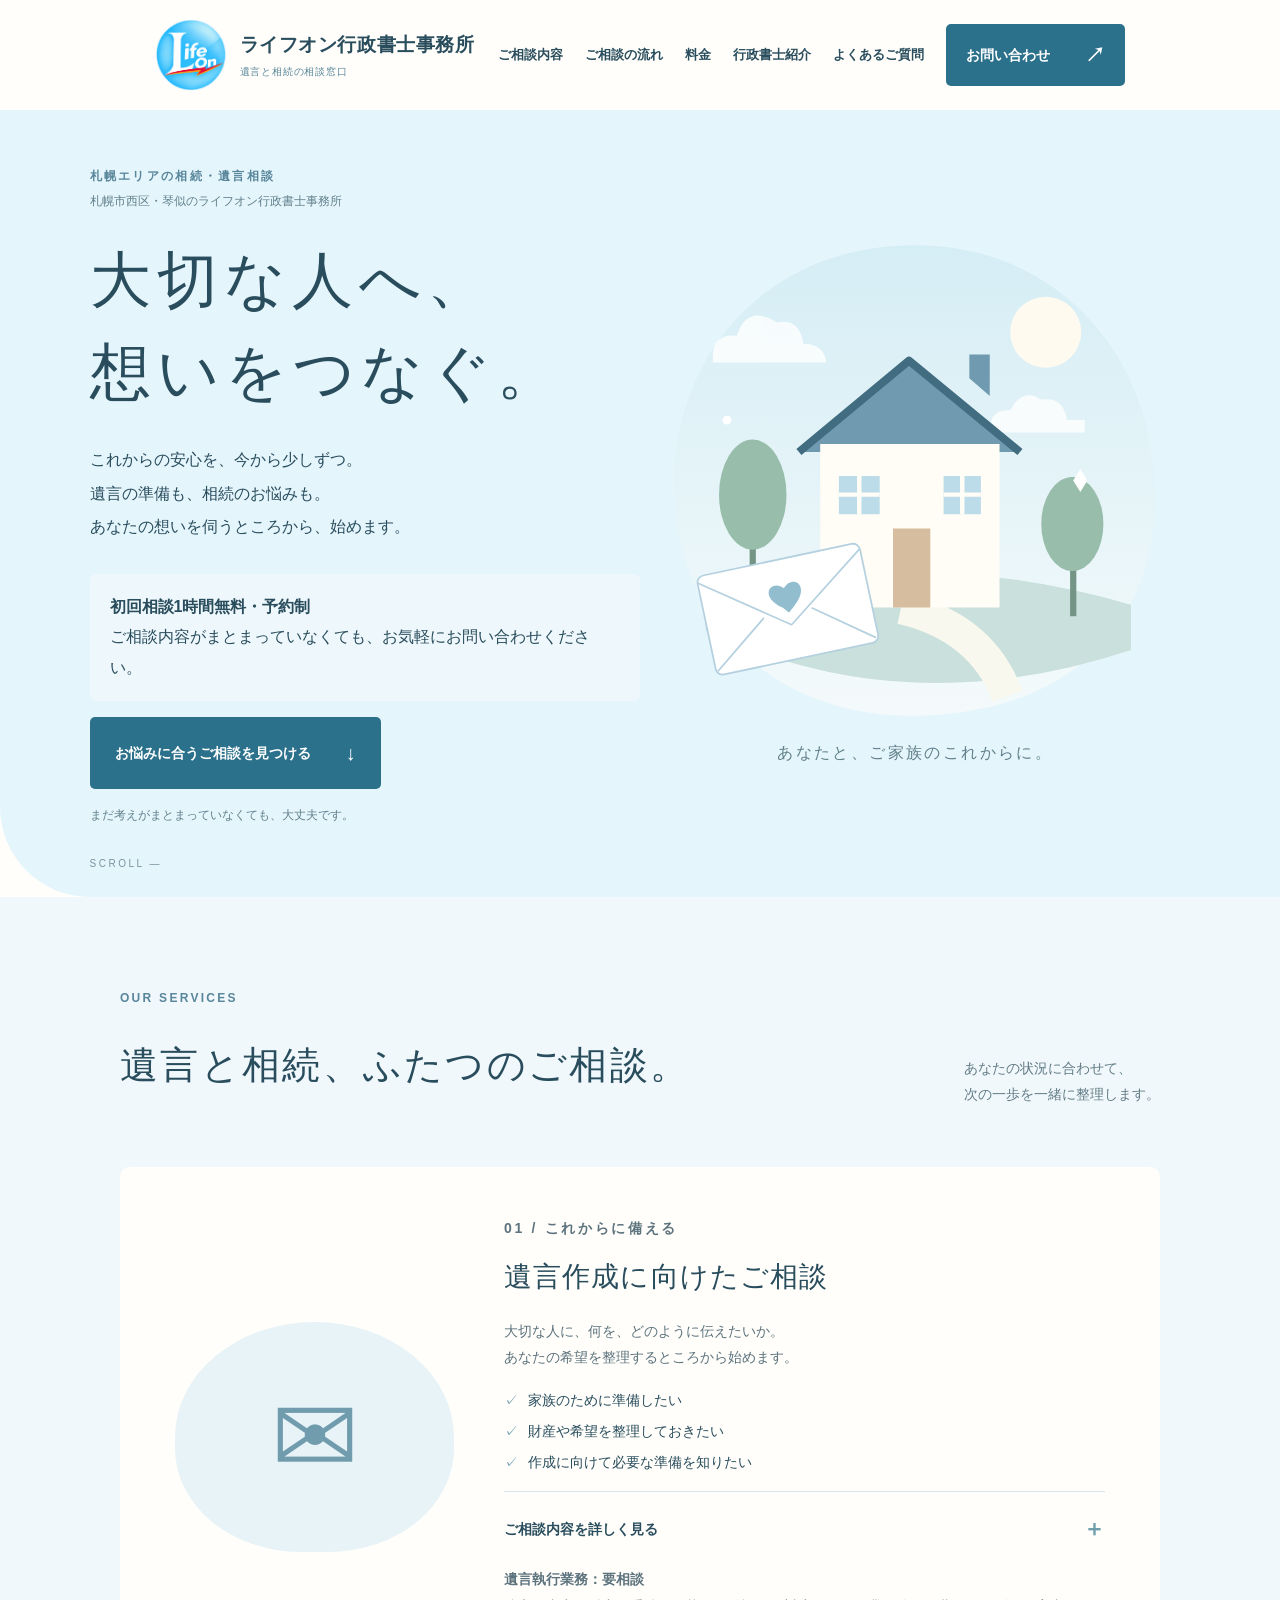
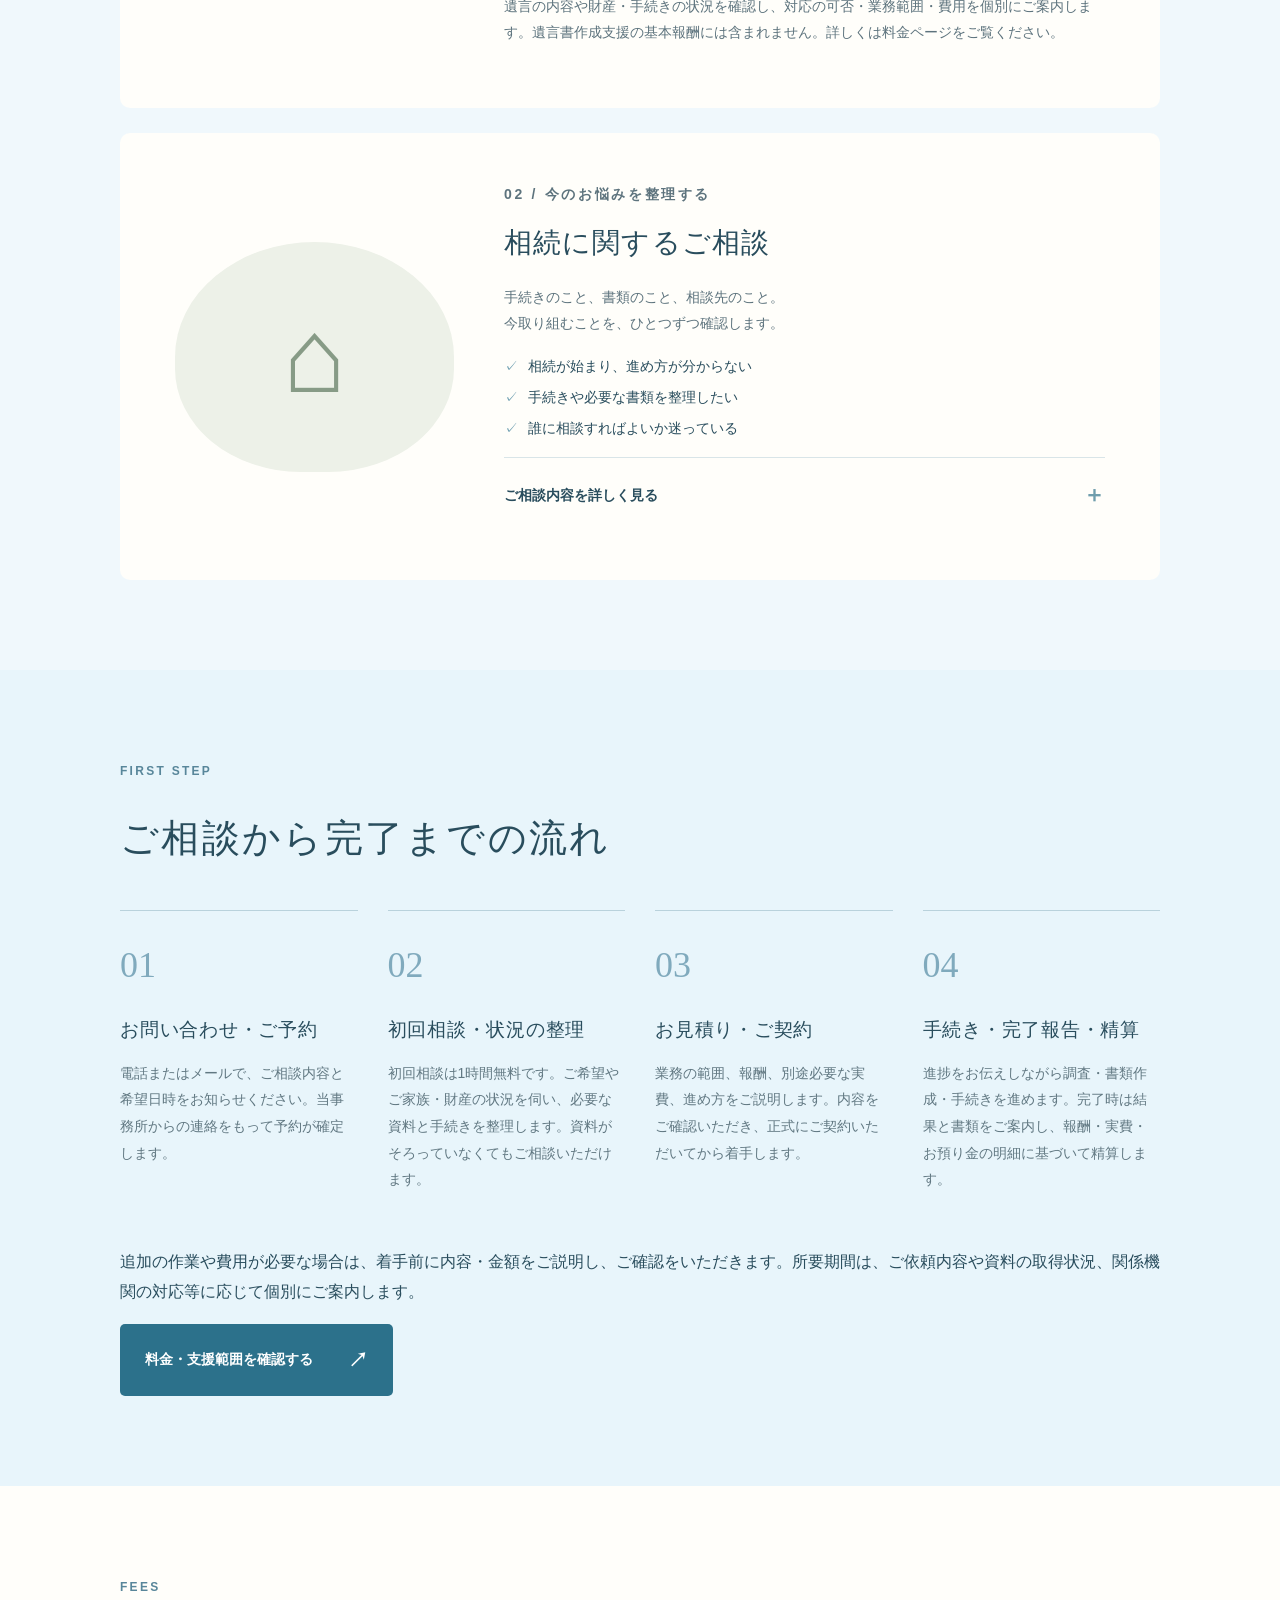
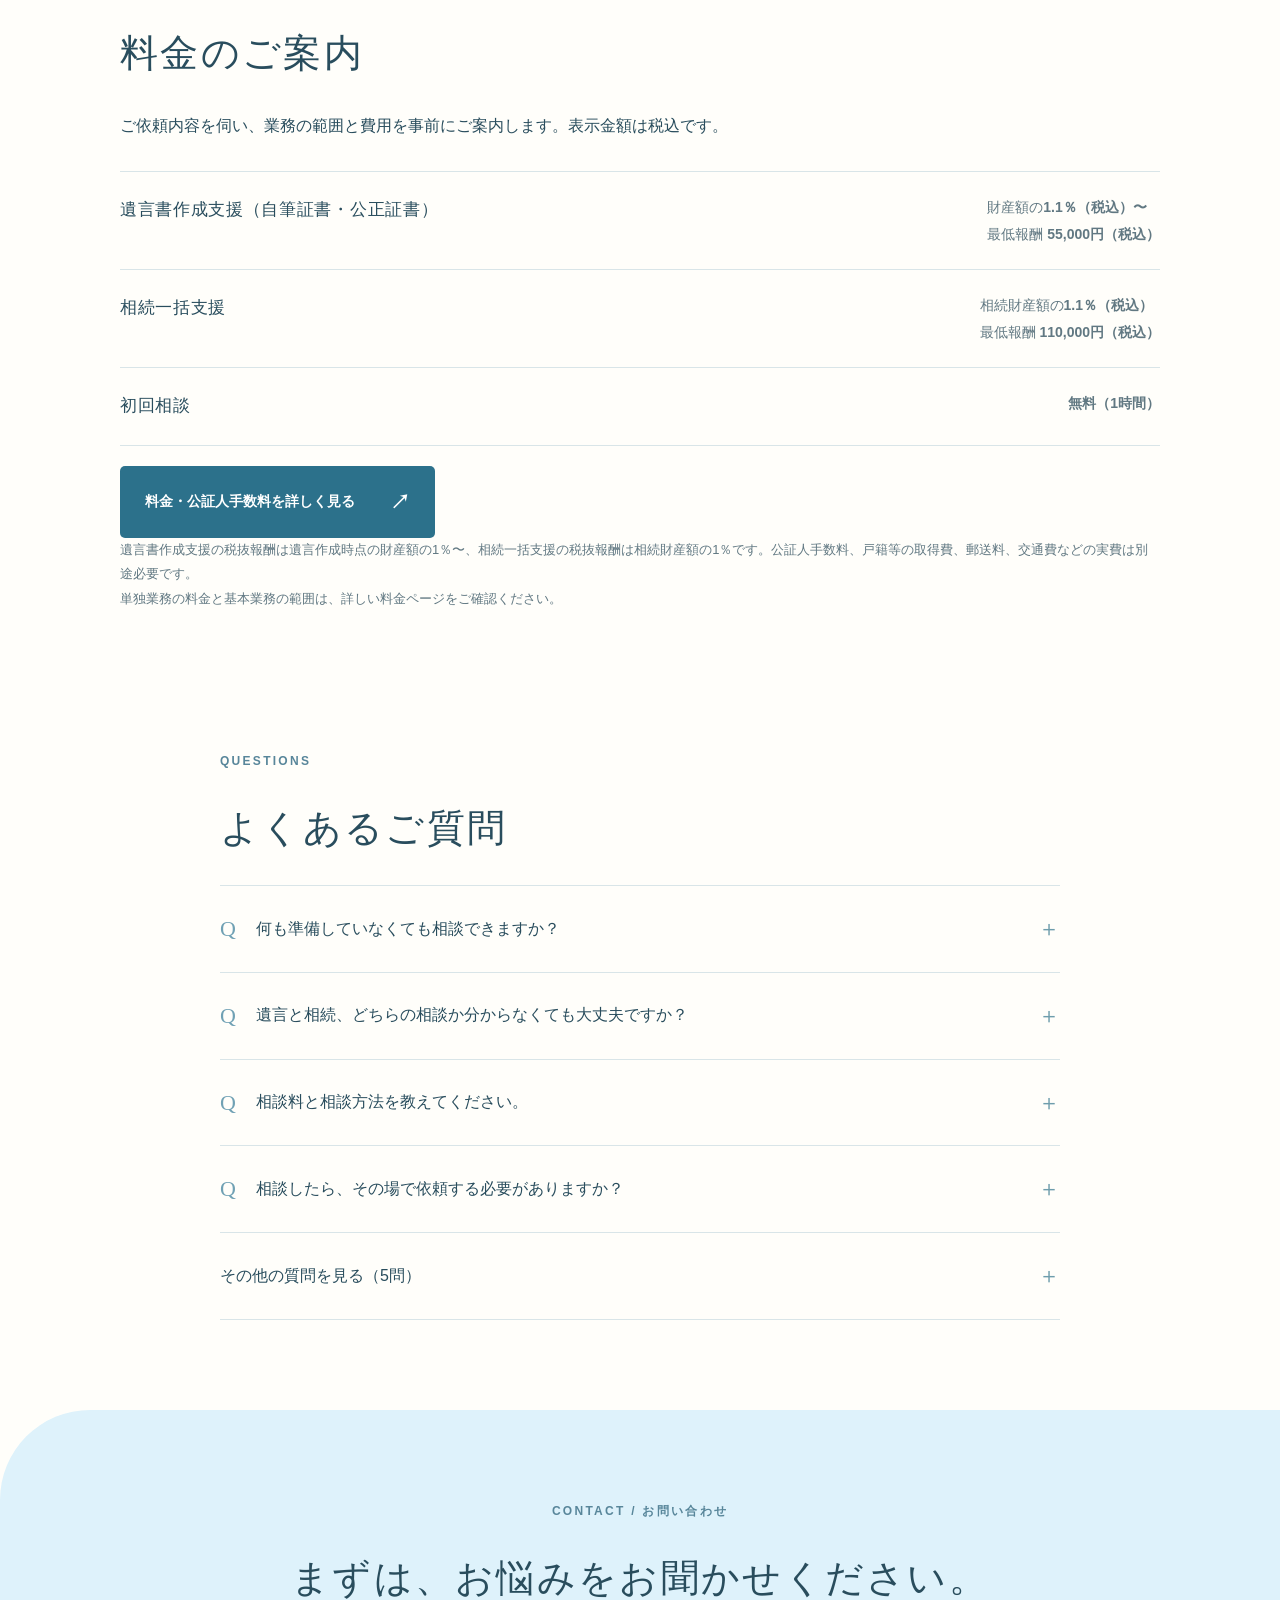
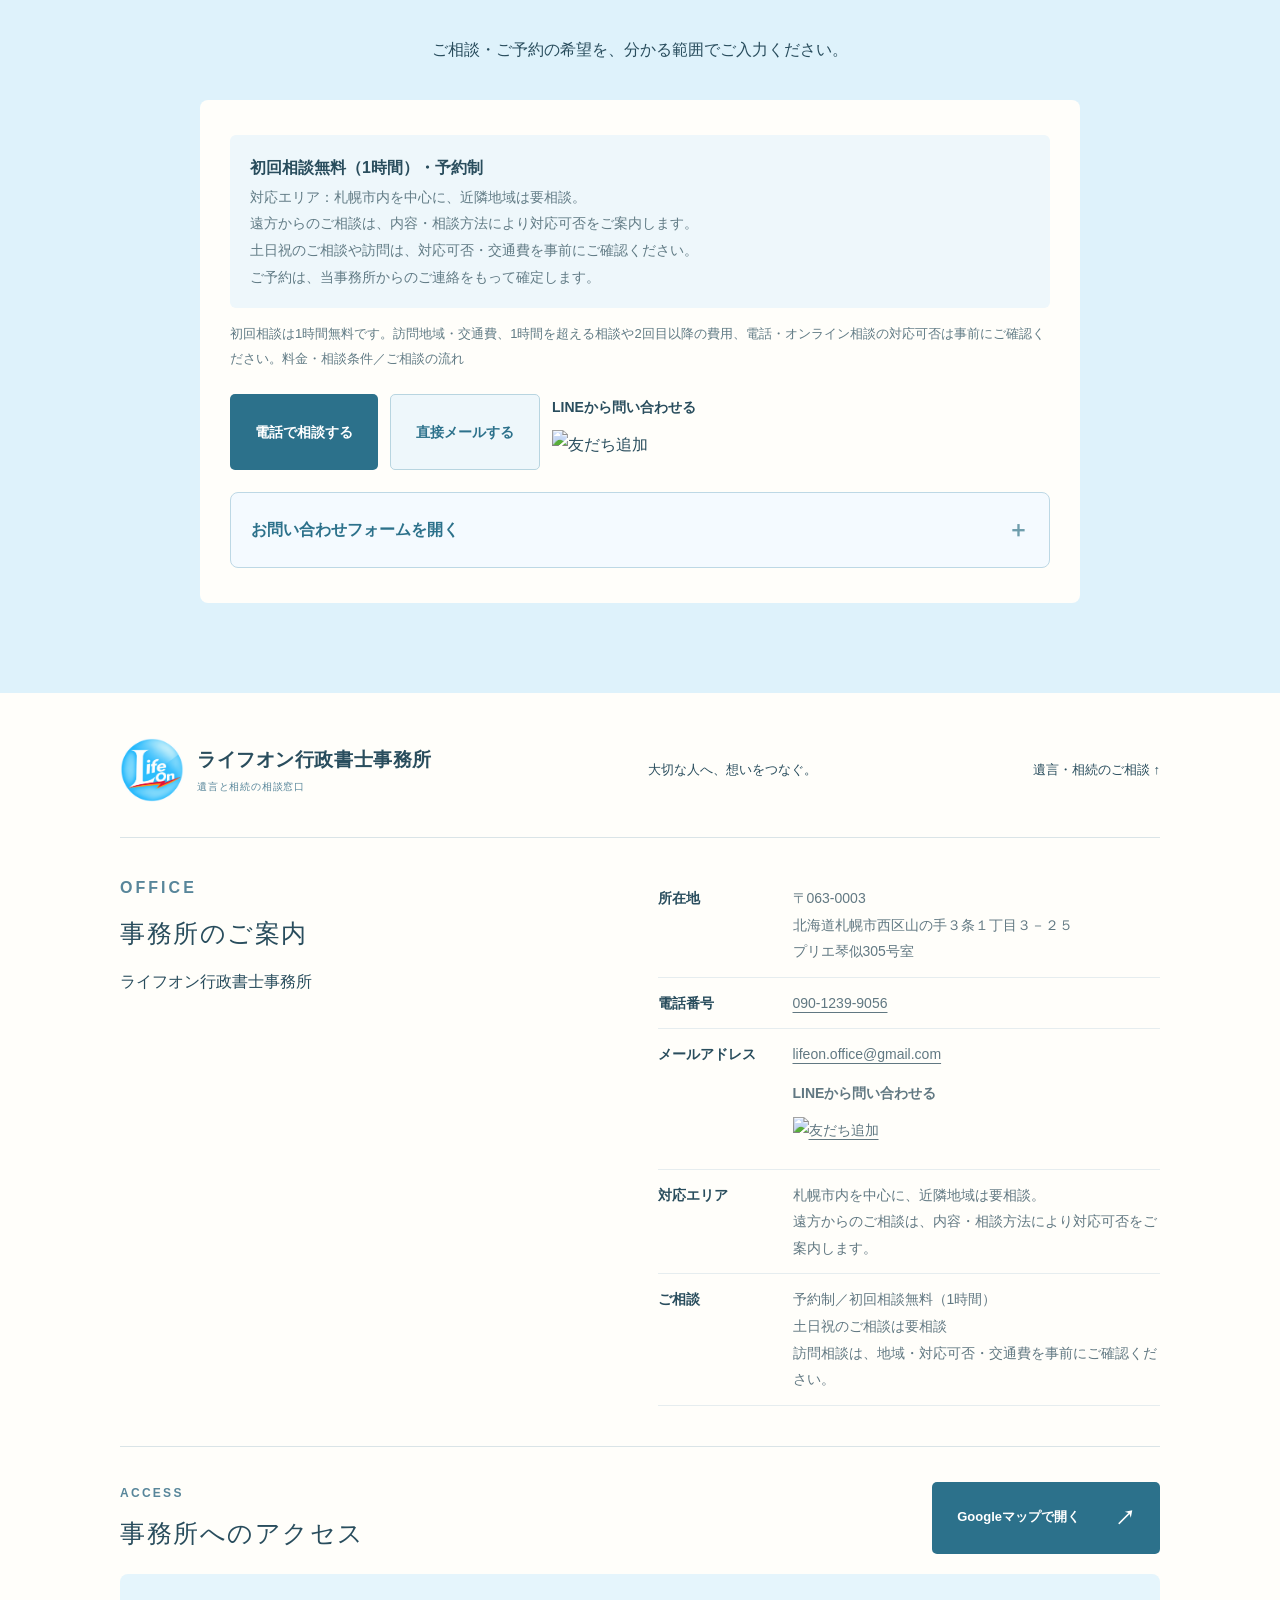
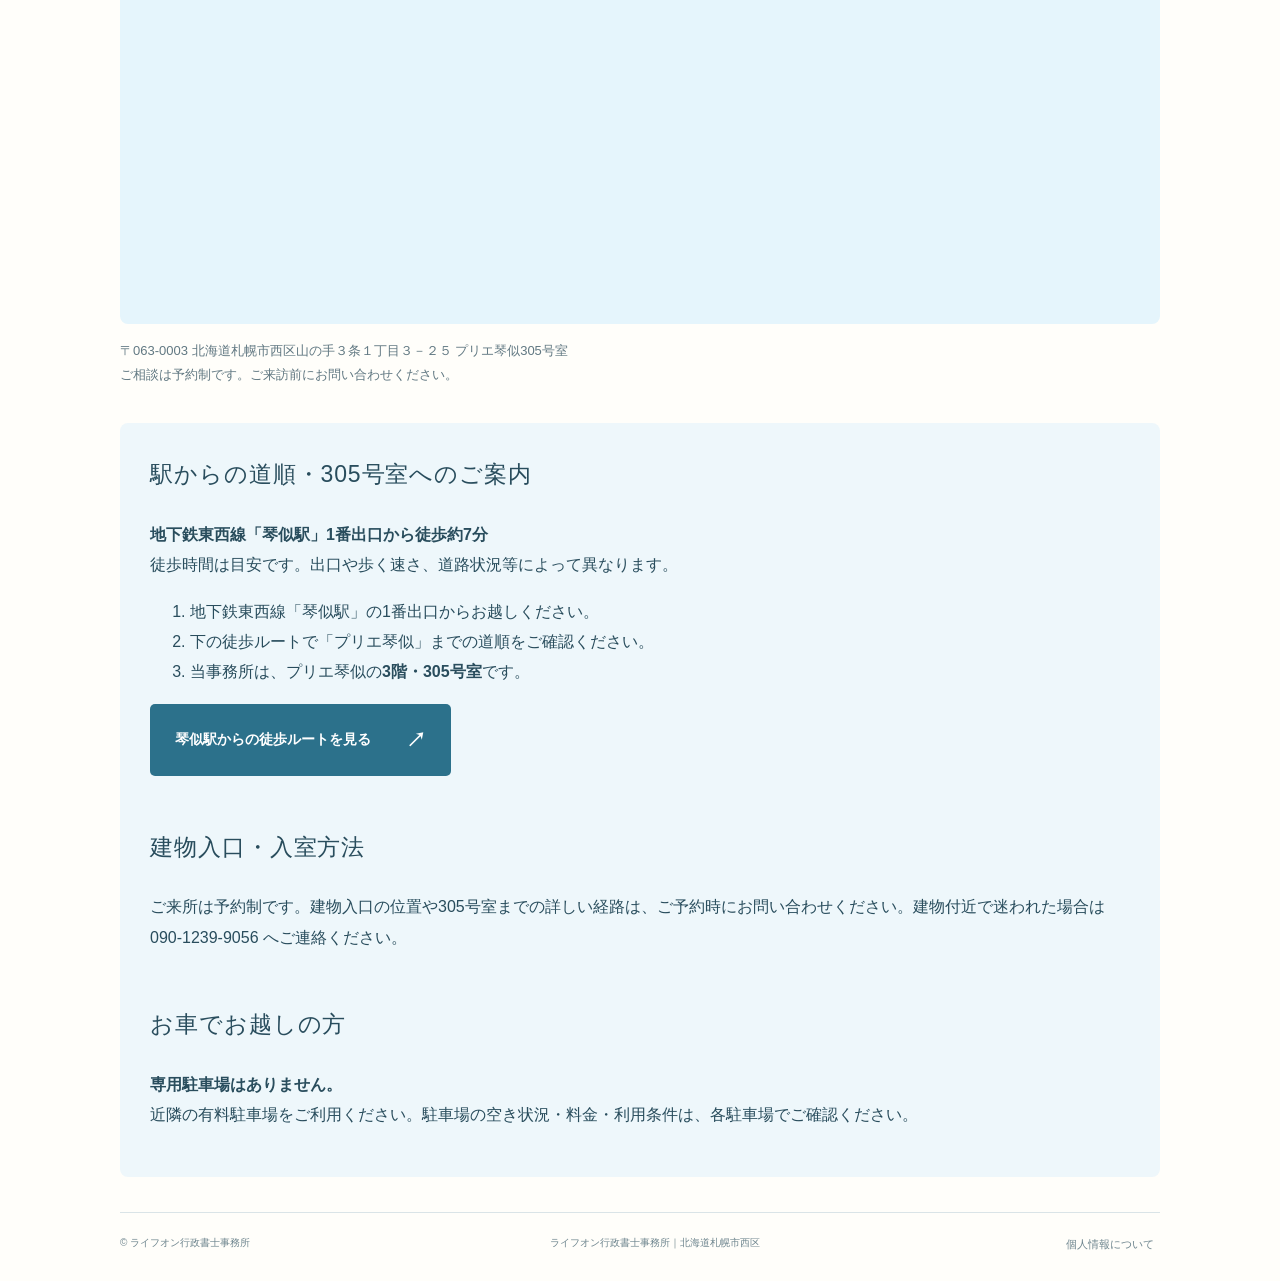
==== commit 23e3600f: "Add LINE friend button beneath office contact email" ====
--- a/index.html
+++ b/index.html
@@ -7,7 +7,7 @@
 <section id="flow" class="flow"><div class="wrap"><p class="eyebrow">FIRST STEP</p><h2>ご相談から完了までの流れ</h2><div class="steps"><article><span>01</span><h3>お問い合わせ・ご予約</h3><p>電話またはメールで、ご相談内容と希望日時をお知らせください。当事務所からの連絡をもって予約が確定します。</p></article><article><span>02</span><h3>初回相談・状況の整理</h3><p>初回相談は1時間無料です。ご希望やご家族・財産の状況を伺い、必要な資料と手続きを整理します。資料がそろっていなくてもご相談いただけます。</p></article><article><span>03</span><h3>お見積り・ご契約</h3><p>業務の範囲、報酬、別途必要な実費、進め方をご説明します。内容をご確認いただき、正式にご契約いただいてから着手します。</p></article><article><span>04</span><h3>手続き・完了報告・精算</h3><p>進捗をお伝えしながら調査・書類作成・手続きを進めます。完了時は結果と書類をご案内し、報酬・実費・お預り金の明細に基づいて精算します。</p></article></div><p>追加の作業や費用が必要な場合は、着手前に内容・金額をご説明し、ご確認をいただきます。所要期間は、ご依頼内容や資料の取得状況、関係機関の対応等に応じて個別にご案内します。</p><a class="button" href="fees.html">料金・支援範囲を確認する <span aria-hidden="true">↗</span></a></div></section>
 <section id="fees" class="fees wrap"><p class="eyebrow">FEES</p><h2>料金のご案内</h2><p>ご依頼内容を伺い、業務の範囲と費用を事前にご案内します。表示金額は税込です。</p><div class="fee-table"><div><h3>遺言書作成支援（自筆証書・公正証書）</h3><p>財産額の<strong>1.1％（税込）〜</strong><br>最低報酬 <strong>55,000円（税込）</strong></p></div><div><h3>相続一括支援</h3><p>相続財産額の<strong>1.1％（税込）</strong><br>最低報酬 <strong>110,000円（税込）</strong></p></div><div><h3>初回相談</h3><p><strong>無料（1時間）</strong></p></div></div><a class="button" href="fees.html">料金・公証人手数料を詳しく見る <span>↗</span></a><p class="fee-note">遺言書作成支援の税抜報酬は遺言作成時点の財産額の1％〜、相続一括支援の税抜報酬は相続財産額の1％です。公証人手数料、戸籍等の取得費、郵送料、交通費などの実費は別途必要です。<br>単独業務の料金と基本業務の範囲は、詳しい料金ページをご確認ください。</p></section><section id="faq" class="faq wrap"><p class="eyebrow">QUESTIONS</p><h2>よくあるご質問</h2><details><summary><span class="q">Q</span> 何も準備していなくても相談できますか？<span>＋</span></summary><p>はい。現在の状況を分かる範囲でお聞かせください。戸籍や財産の資料がそろっていなくても、必要なものと準備の進め方を一緒に整理します。お手元にある資料は、ご予約時に内容をお知らせください。</p></details><details><summary><span class="q">Q</span> 遺言と相続、どちらの相談か分からなくても大丈夫ですか？<span>＋</span></summary><p>はい。ご相談の種類が決まっていなくても大丈夫です。ご自身の財産を将来どう引き継ぎたいか、ご家族が亡くなられた後の手続きなど、お悩みからお聞かせください。</p></details><details><summary><span class="q">Q</span> 相談料と相談方法を教えてください。<span>＋</span></summary><p>初回相談は1時間無料・予約制です。対応エリアは札幌市内を中心に、近隣地域は要相談です。遠方からのご相談は、内容・相談方法により対応可否をご案内します。事務所への来所・訪問の方法、訪問地域・交通費、土日祝の相談は事前にご確認ください。電話・オンラインでのご相談は、対応可否と方法をお問い合わせください。1時間を超える相談や2回目以降の相談については、費用の有無と金額を事前にご案内します。</p></details><details><summary><span class="q">Q</span> 相談したら、その場で依頼する必要がありますか？<span>＋</span></summary><p>いいえ。支援内容とお見積りをご確認いただいてから、ご依頼をご検討いただけます。正式な契約前に、業務の範囲・報酬・実費をご説明します。</p></details><details class="faq-more"><summary>その他の質問を見る（5問）<span aria-hidden="true">＋</span></summary><div class="faq-more-body"><details><summary><span class="q">Q</span> 相続人が遠方に住んでいても相談できますか？<span>＋</span></summary><p>まずはご相談ください。相続人の所在地、必要書類、本人確認や署名等の方法を確認し、郵送等で進められる範囲と必要な対応を個別にご案内します。</p></details><details><summary><span class="q">Q</span> 完了までにどのくらいかかりますか？<span>＋</span></summary><p>ご依頼内容、戸籍等の取得状況、財産の内容、関係機関の対応などによって異なります。初回相談で状況を伺い、見込まれる期間と進め方をご案内します。期限のあるご事情は、ご予約時にお知らせください。</p></details><details><summary><span class="q">Q</span> 追加費用はいつ分かりますか？<span>＋</span></summary><p>基本の支援範囲と実費を区別してお見積りします。相続一括支援の預貯金手続きは5金融機関までが基本報酬に含まれ、6金融機関以上は追加報酬の対象です。追加作業が必要な場合も、着手前に内容・金額をご説明し、ご確認をいただきます。詳しくは<a href="fees.html">料金ページ</a>をご覧ください。</p></details><details><summary><span class="q">Q</span> 途中で依頼を取りやめる場合はどうなりますか？<span>＋</span></summary><p>ご意向をお知らせください。契約内容と、その時点までに行った作業・発生した実費・受領済みの金額を確認し、精算内容をご説明します。返金が生じる場合は、方法・時期を確認のうえ、合理的な期間内に対応します。</p></details><details><summary><span class="q">Q</span> 問い合わせフォームに入力すれば送信されますか？<span>＋</span></summary><p>入力や内容確認だけでは送信されません。「メールアプリを開く」から宛先・内容を確認し、メールアプリの送信ボタンを押してください。アプリが開かない場合は、内容をコピーして lifeon.office@gmail.com へお送りください。返信が届かない場合は迷惑メールフォルダをご確認のうえ、お電話でお問い合わせください。</p></details></div></details></section>
 <section id="contact" class="contact"><div class="wrap"><p class="eyebrow">CONTACT / お問い合わせ</p><h2>まずは、お悩みをお聞かせください。</h2><p>ご相談・ご予約の希望を、分かる範囲でご入力ください。</p><div class="contact-box inquiry-box"><p class="reservation-note"><strong>初回相談無料（1時間）・予約制</strong><br>対応エリア：札幌市内を中心に、近隣地域は要相談。<br>遠方からのご相談は、内容・相談方法により対応可否をご案内します。<br>土日祝のご相談や訪問は、対応可否・交通費を事前にご確認ください。<br>ご予約は、当事務所からのご連絡をもって確定します。</p><p class="inquiry-note">初回相談は1時間無料です。訪問地域・交通費、1時間を超える相談や2回目以降の費用、電話・オンライン相談の対応可否は事前にご確認ください。<a href="fees.html">料金・相談条件</a>／<a href="index.html#flow">ご相談の流れ</a></p><div class="inquiry-direct"><a class="button" href="tel:09012399056">電話で相談する</a><a class="button email-button" href="mailto:lifeon.office@gmail.com">直接メールする</a><div style="display:flex;flex-direction:column;align-items:flex-start;gap:6px"><span style="font-size:14px;font-weight:bold">LINEから問い合わせる</span><a href="https://lin.ee/yCqL7Pf" target="_blank" rel="noopener noreferrer" aria-label="LINEで友だち追加（新しいタブで開く）" style="display:inline-flex;align-items:center;align-self:flex-start;min-height:44px"><img src="https://scdn.line-apps.com/n/line_add_friends/btn/ja.png" alt="友だち追加" height="36" loading="lazy" decoding="async" style="height:36px;width:auto;border:0"></a></div></div><details class="inquiry-fold"><summary><span class="inquiry-fold-closed">お問い合わせフォームを開く</span><span class="inquiry-fold-open">お問い合わせフォームを閉じる</span><span aria-hidden="true">＋</span></summary><div class="inquiry-fold-body"><p class="inquiry-note"><strong>お問い合わせの手順：①入力 → ②内容確認 → ③メールアプリで送信</strong><br>このページだけでは送信は完了しません。最後にメールアプリの送信ボタンを押してください。</p><noscript><p>入力フォームにはJavaScriptが必要です。上の電話・メールからお問い合わせください。</p></noscript><form id="inquiry-form" hidden><p class="inquiry-required">「必須」の項目をご入力ください。</p><div class="inquiry-grid"><label>お名前 <span class="required-tag">必須</span><input name="name" autocomplete="name" required maxlength="100" placeholder="例：山田 花子"></label><label>ふりがな<input name="kana" maxlength="100" placeholder="例：やまだ はなこ"></label><label>メールアドレス <span class="required-tag">必須</span><input name="email" type="email" autocomplete="email" required maxlength="254" placeholder="example@example.com"></label><label>電話番号<input name="phone" type="tel" autocomplete="tel" maxlength="30" placeholder="電話での連絡をご希望の場合は必須"></label><label>希望する連絡方法<select name="reply"><option>メール</option><option>電話</option><option>どちらでもよい</option></select></label><label>お住まいの市区町村<input name="area" autocomplete="address-level2" maxlength="100" placeholder="例：札幌市西区"></label><label>ご相談の種類 <span class="required-tag">必須</span><select name="topic" required><option value="">選択してください</option><option>相続手続について</option><option>遺言作成について</option><option>相続・遺言の両方</option><option>その他・相談先が分からない</option></select></label><label>希望する相談方法<select name="meeting"><option>相談して決めたい</option><option>事務所への来所</option><option>ご自宅等への訪問</option><option>電話</option><option>オンライン</option></select></label></div><label class="inquiry-wide">ご相談内容 <span class="required-tag">必須</span><textarea name="message" required rows="7" maxlength="2000" placeholder="お困りごとやご希望を、分かる範囲でお書きください。まだ内容がまとまっていなくても大丈夫です。"></textarea></label><fieldset class="inquiry-dates"><legend>ご相談の希望日時（任意）</legend><p>ご予約状況等により、ご希望の日時に添えない場合がございます。日程はご相談のうえ調整し、当事務所からのご連絡をもって確定します。未定の場合は空欄で構いません。</p><div class="inquiry-grid"><label>第1希望の日付<input name="date1" type="date"></label><label>第1希望の時間帯<select name="time1"><option>指定なし</option><option>午前</option><option>午後</option><option>夕方以降</option></select></label><label>第2希望の日付<input name="date2" type="date"></label><label>第2希望の時間帯<select name="time2"><option>指定なし</option><option>午前</option><option>午後</option><option>夕方以降</option></select></label></div></fieldset><label class="inquiry-wide">連絡可能な時間帯・その他のご希望<input name="note" maxlength="300" placeholder="例：平日15時以降に連絡希望"></label><div class="inquiry-privacy"><p>入力内容は当サイトのサーバーには送信・保存せず、お使いのメールアプリに引き継ぎます。送信された個人情報は、ご相談への対応・ご連絡に利用します。</p><button class="inquiry-text-button" type="button" id="inquiry-privacy-open">個人情報の取り扱いを確認する</button><label class="inquiry-consent"><input name="consent" type="checkbox" required>個人情報の取り扱いを確認し、同意します <span class="required-tag">必須</span></label></div><button class="button inquiry-submit" type="submit">入力内容を確認する <span aria-hidden="true">→</span></button></form><section id="inquiry-review" hidden tabindex="-1" aria-labelledby="inquiry-review-heading"><h3 id="inquiry-review-heading">送信前の内容確認</h3><p>この時点ではまだ送信されていません。</p><label>メールに記載する内容<textarea id="inquiry-review-text" readonly rows="16"></textarea></label><div class="inquiry-actions"><button class="button email-button" type="button" id="inquiry-back">入力を修正する</button><a class="button" id="inquiry-mail">メールアプリを開く</a><button class="button email-button" type="button" id="inquiry-copy">内容をコピー</button></div><p class="inquiry-note">メールアプリで宛先・内容を確認し、「送信」を押してください。アプリが開かない場合や内容が入りきらない場合は、内容をコピーして lifeon.office@gmail.com へお送りください。</p><p id="inquiry-feedback" role="status" aria-live="polite"></p></section></div></details></div></div></section>
-</main><footer class="wrap"><div class="footer-main"><a class="logo" href="#" aria-label="ライフオン行政書士事務所 ホーム"><img class="brand-image" src="lifeon-logo.png" alt="Life On ライフオン行政書士事務所のロゴ" width="72" height="72"><span class="brand-name">ライフオン行政書士事務所<span class="brand-tagline">遺言と相続の相談窓口</span></span></a><p>大切な人へ、想いをつなぐ。</p><a href="#services">遺言・相続のご相談 ↑</a></div><section class="office-info" aria-labelledby="office-heading"><div><p class="eyebrow">OFFICE</p><h2 id="office-heading">事務所のご案内</h2><p>ライフオン行政書士事務所</p></div><dl><div><dt>所在地</dt><dd>〒063-0003<br>北海道札幌市西区山の手３条１丁目３－２５<br>プリエ琴似305号室</dd></div><div><dt>電話番号</dt><dd><a href="tel:09012399056">090-1239-9056</a></dd></div><div><dt>メールアドレス</dt><dd><a href="mailto:lifeon.office@gmail.com">lifeon.office@gmail.com</a></dd></div><div><dt>対応エリア</dt><dd>札幌市内を中心に、近隣地域は要相談。<br>遠方からのご相談は、内容・相談方法により対応可否をご案内します。</dd></div><div><dt>ご相談</dt><dd>予約制／初回相談無料（1時間）<br>土日祝のご相談は要相談<br>訪問相談は、地域・対応可否・交通費を事前にご確認ください。</dd></div></dl></section><section class="office-map" aria-labelledby="map-heading"><div class="map-heading"><div><p class="eyebrow">ACCESS</p><h2 id="map-heading">事務所へのアクセス</h2></div><a class="button" href="https://maps.app.goo.gl/WJKY1qHz72zWQYqL8" target="_blank" rel="noopener noreferrer">Googleマップで開く <span aria-hidden="true">↗</span></a></div><iframe title="ライフオン行政書士事務所の所在地をGoogleマップで表示" src="https://maps.google.com/maps?cid=8251290529354600861&output=embed" loading="lazy" referrerpolicy="no-referrer-when-downgrade" allowfullscreen></iframe><p>〒063-0003 北海道札幌市西区山の手３条１丁目３－２５ プリエ琴似305号室<br>ご相談は予約制です。ご来訪前にお問い合わせください。</p><div class="fee-example" aria-label="ご来所案内"><h3>駅からの道順・305号室へのご案内</h3><!-- 建物の交通案内参照：https://connectgroup.co.jp/facilities/sapporo/second_kotoni ／2026-10-17確認 --><p><strong>地下鉄東西線「琴似駅」1番出口から徒歩約7分</strong><br>徒歩時間は目安です。出口や歩く速さ、道路状況等によって異なります。</p><ol><li>地下鉄東西線「琴似駅」の1番出口からお越しください。</li><li>下の徒歩ルートで「プリエ琴似」までの道順をご確認ください。</li><li>当事務所は、プリエ琴似の<strong>3階・305号室</strong>です。</li></ol><a class="button" href="https://www.google.com/maps/dir/?api=1&amp;origin=%E6%9C%AD%E5%B9%8C%E5%B8%82%E5%96%B6%E5%9C%B0%E4%B8%8B%E9%89%84%E6%9D%B1%E8%A5%BF%E7%B7%9A%20%E7%90%B4%E4%BC%BC%E9%A7%85%201%E7%95%AA%E5%87%BA%E5%8F%A3&amp;destination=%E3%83%A9%E3%82%A4%E3%83%95%E3%82%AA%E3%83%B3%E8%A1%8C%E6%94%BF%E6%9B%B8%E5%A3%AB%E4%BA%8B%E5%8B%99%E6%89%80&amp;destination_place_id=ChIJ387kxmMpC18RndG57AR5gnI&amp;travelmode=walking" target="_blank" rel="noopener noreferrer">琴似駅からの徒歩ルートを見る <span aria-hidden="true">↗</span></a><h3 class="fee-subheading">建物入口・入室方法</h3><p>ご来所は予約制です。建物入口の位置や305号室までの詳しい経路は、ご予約時にお問い合わせください。建物付近で迷われた場合は <a href="tel:09012399056">090-1239-9056</a> へご連絡ください。</p><h3 class="fee-subheading">お車でお越しの方</h3><p><strong>専用駐車場はありません。</strong><br>近隣の有料駐車場をご利用ください。駐車場の空き状況・料金・利用条件は、各駐車場でご確認ください。</p></div></section><div class="footer-bottom"><small>© ライフオン行政書士事務所</small><small>ライフオン行政書士事務所｜北海道札幌市西区</small><button id="privacy">個人情報について</button></div></footer><dialog id="privacy-dialog"><h2>個人情報について</h2><p>お問い合わせフォームの入力内容は、当サイトのサーバーには送信・保存されません。内容確認後、お使いのメールアプリで送信してください。メールでお預かりしたお名前・連絡先・ご相談内容は、お問い合わせへの対応とご連絡に利用します。ご本人の同意がある場合や法令に基づく場合を除き、第三者に提供しません。個人情報に関するお問い合わせは lifeon.office@gmail.com へご連絡ください。</p><button class="button" id="close-privacy">閉じる</button></dialog><script src="script.js?v=contact-20261017"></script></body></html>
+</main><footer class="wrap"><div class="footer-main"><a class="logo" href="#" aria-label="ライフオン行政書士事務所 ホーム"><img class="brand-image" src="lifeon-logo.png" alt="Life On ライフオン行政書士事務所のロゴ" width="72" height="72"><span class="brand-name">ライフオン行政書士事務所<span class="brand-tagline">遺言と相続の相談窓口</span></span></a><p>大切な人へ、想いをつなぐ。</p><a href="#services">遺言・相続のご相談 ↑</a></div><section class="office-info" aria-labelledby="office-heading"><div><p class="eyebrow">OFFICE</p><h2 id="office-heading">事務所のご案内</h2><p>ライフオン行政書士事務所</p></div><dl><div><dt>所在地</dt><dd>〒063-0003<br>北海道札幌市西区山の手３条１丁目３－２５<br>プリエ琴似305号室</dd></div><div><dt>電話番号</dt><dd><a href="tel:09012399056">090-1239-9056</a></dd></div><div><dt>メールアドレス</dt><dd><a href="mailto:lifeon.office@gmail.com">lifeon.office@gmail.com</a><div style="margin-top:12px"><span style="display:block;font-size:14px;font-weight:bold;margin-bottom:6px">LINEから問い合わせる</span><a href="https://lin.ee/yCqL7Pf" target="_blank" rel="noopener noreferrer" aria-label="LINEで友だち追加（新しいタブで開く）" style="display:inline-flex;align-items:center;min-height:44px"><img src="https://scdn.line-apps.com/n/line_add_friends/btn/ja.png" alt="友だち追加" height="36" loading="lazy" decoding="async" style="height:36px;width:auto;border:0"></a></div></dd></div><div><dt>対応エリア</dt><dd>札幌市内を中心に、近隣地域は要相談。<br>遠方からのご相談は、内容・相談方法により対応可否をご案内します。</dd></div><div><dt>ご相談</dt><dd>予約制／初回相談無料（1時間）<br>土日祝のご相談は要相談<br>訪問相談は、地域・対応可否・交通費を事前にご確認ください。</dd></div></dl></section><section class="office-map" aria-labelledby="map-heading"><div class="map-heading"><div><p class="eyebrow">ACCESS</p><h2 id="map-heading">事務所へのアクセス</h2></div><a class="button" href="https://maps.app.goo.gl/WJKY1qHz72zWQYqL8" target="_blank" rel="noopener noreferrer">Googleマップで開く <span aria-hidden="true">↗</span></a></div><iframe title="ライフオン行政書士事務所の所在地をGoogleマップで表示" src="https://maps.google.com/maps?cid=8251290529354600861&output=embed" loading="lazy" referrerpolicy="no-referrer-when-downgrade" allowfullscreen></iframe><p>〒063-0003 北海道札幌市西区山の手３条１丁目３－２５ プリエ琴似305号室<br>ご相談は予約制です。ご来訪前にお問い合わせください。</p><div class="fee-example" aria-label="ご来所案内"><h3>駅からの道順・305号室へのご案内</h3><!-- 建物の交通案内参照：https://connectgroup.co.jp/facilities/sapporo/second_kotoni ／2026-10-17確認 --><p><strong>地下鉄東西線「琴似駅」1番出口から徒歩約7分</strong><br>徒歩時間は目安です。出口や歩く速さ、道路状況等によって異なります。</p><ol><li>地下鉄東西線「琴似駅」の1番出口からお越しください。</li><li>下の徒歩ルートで「プリエ琴似」までの道順をご確認ください。</li><li>当事務所は、プリエ琴似の<strong>3階・305号室</strong>です。</li></ol><a class="button" href="https://www.google.com/maps/dir/?api=1&amp;origin=%E6%9C%AD%E5%B9%8C%E5%B8%82%E5%96%B6%E5%9C%B0%E4%B8%8B%E9%89%84%E6%9D%B1%E8%A5%BF%E7%B7%9A%20%E7%90%B4%E4%BC%BC%E9%A7%85%201%E7%95%AA%E5%87%BA%E5%8F%A3&amp;destination=%E3%83%A9%E3%82%A4%E3%83%95%E3%82%AA%E3%83%B3%E8%A1%8C%E6%94%BF%E6%9B%B8%E5%A3%AB%E4%BA%8B%E5%8B%99%E6%89%80&amp;destination_place_id=ChIJ387kxmMpC18RndG57AR5gnI&amp;travelmode=walking" target="_blank" rel="noopener noreferrer">琴似駅からの徒歩ルートを見る <span aria-hidden="true">↗</span></a><h3 class="fee-subheading">建物入口・入室方法</h3><p>ご来所は予約制です。建物入口の位置や305号室までの詳しい経路は、ご予約時にお問い合わせください。建物付近で迷われた場合は <a href="tel:09012399056">090-1239-9056</a> へご連絡ください。</p><h3 class="fee-subheading">お車でお越しの方</h3><p><strong>専用駐車場はありません。</strong><br>近隣の有料駐車場をご利用ください。駐車場の空き状況・料金・利用条件は、各駐車場でご確認ください。</p></div></section><div class="footer-bottom"><small>© ライフオン行政書士事務所</small><small>ライフオン行政書士事務所｜北海道札幌市西区</small><button id="privacy">個人情報について</button></div></footer><dialog id="privacy-dialog"><h2>個人情報について</h2><p>お問い合わせフォームの入力内容は、当サイトのサーバーには送信・保存されません。内容確認後、お使いのメールアプリで送信してください。メールでお預かりしたお名前・連絡先・ご相談内容は、お問い合わせへの対応とご連絡に利用します。ご本人の同意がある場合や法令に基づく場合を除き、第三者に提供しません。個人情報に関するお問い合わせは lifeon.office@gmail.com へご連絡ください。</p><button class="button" id="close-privacy">閉じる</button></dialog><script src="script.js?v=contact-20261017"></script></body></html>
 
 
 
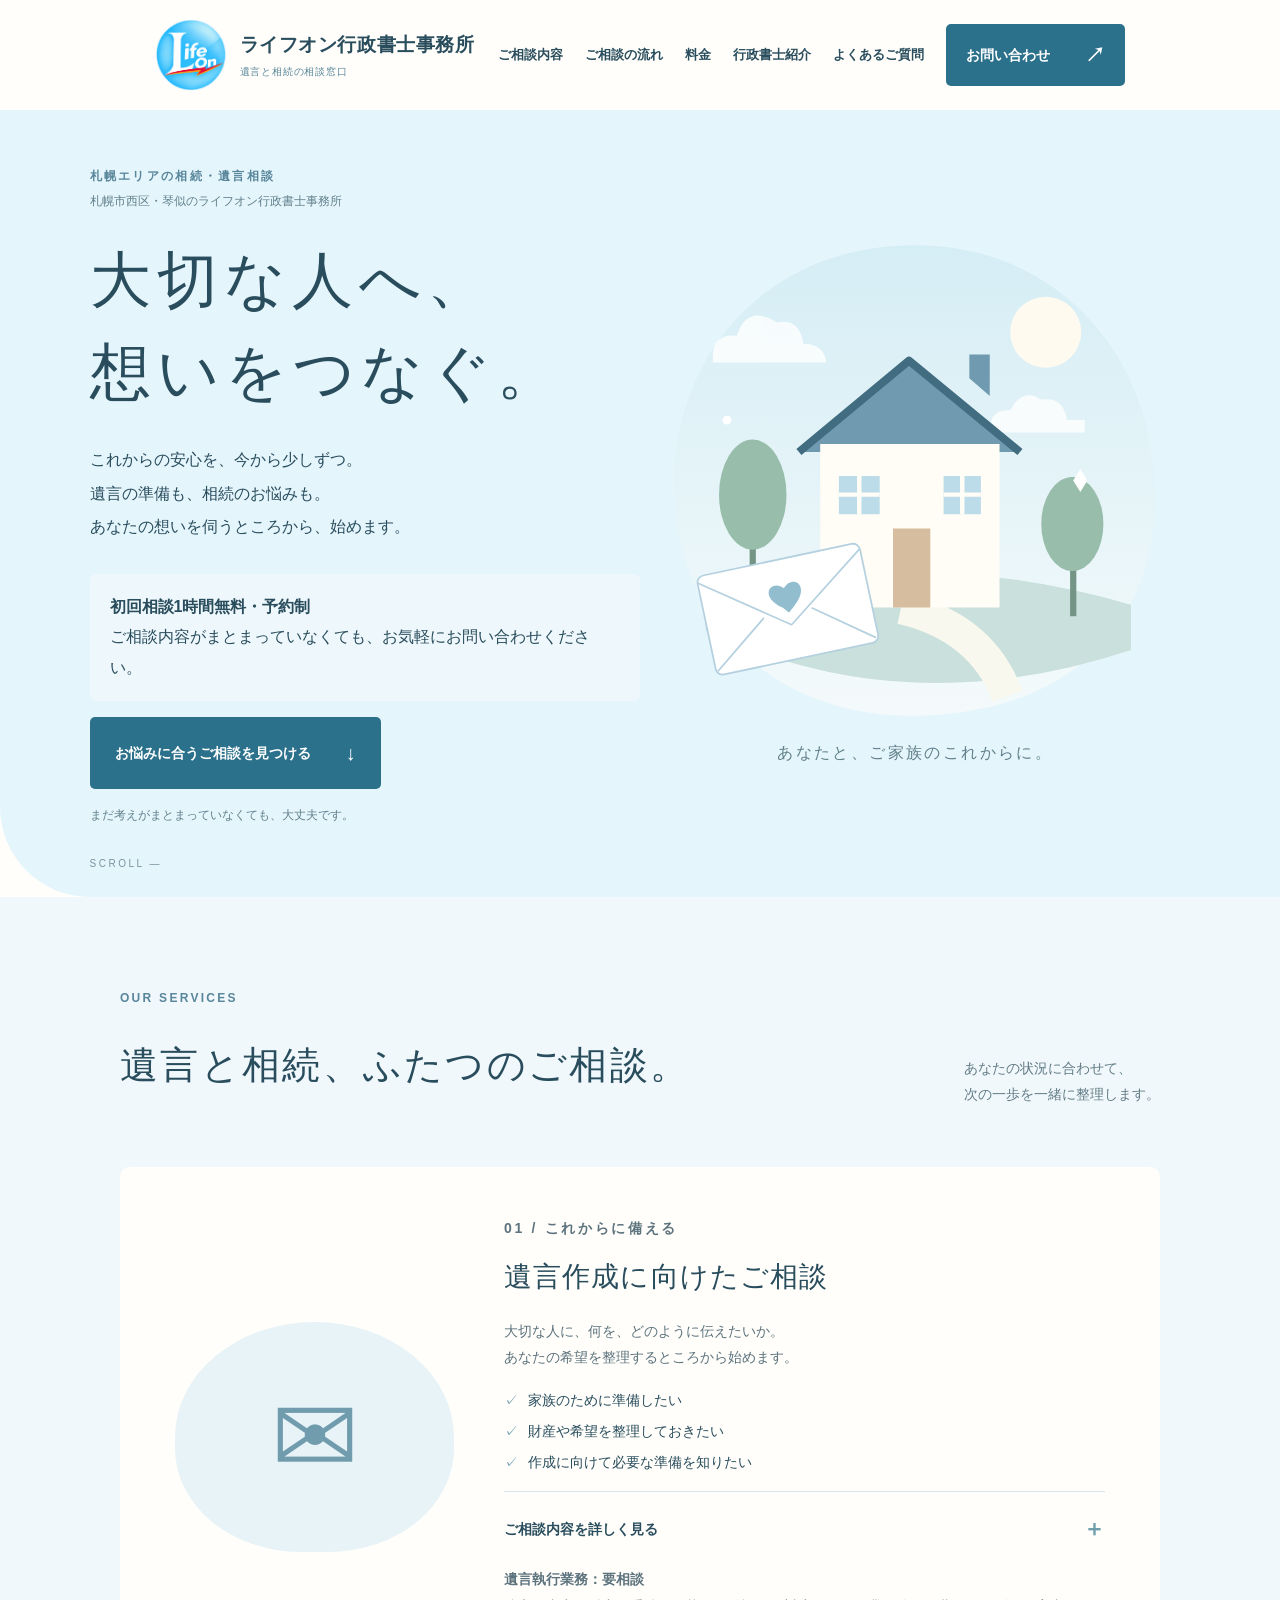
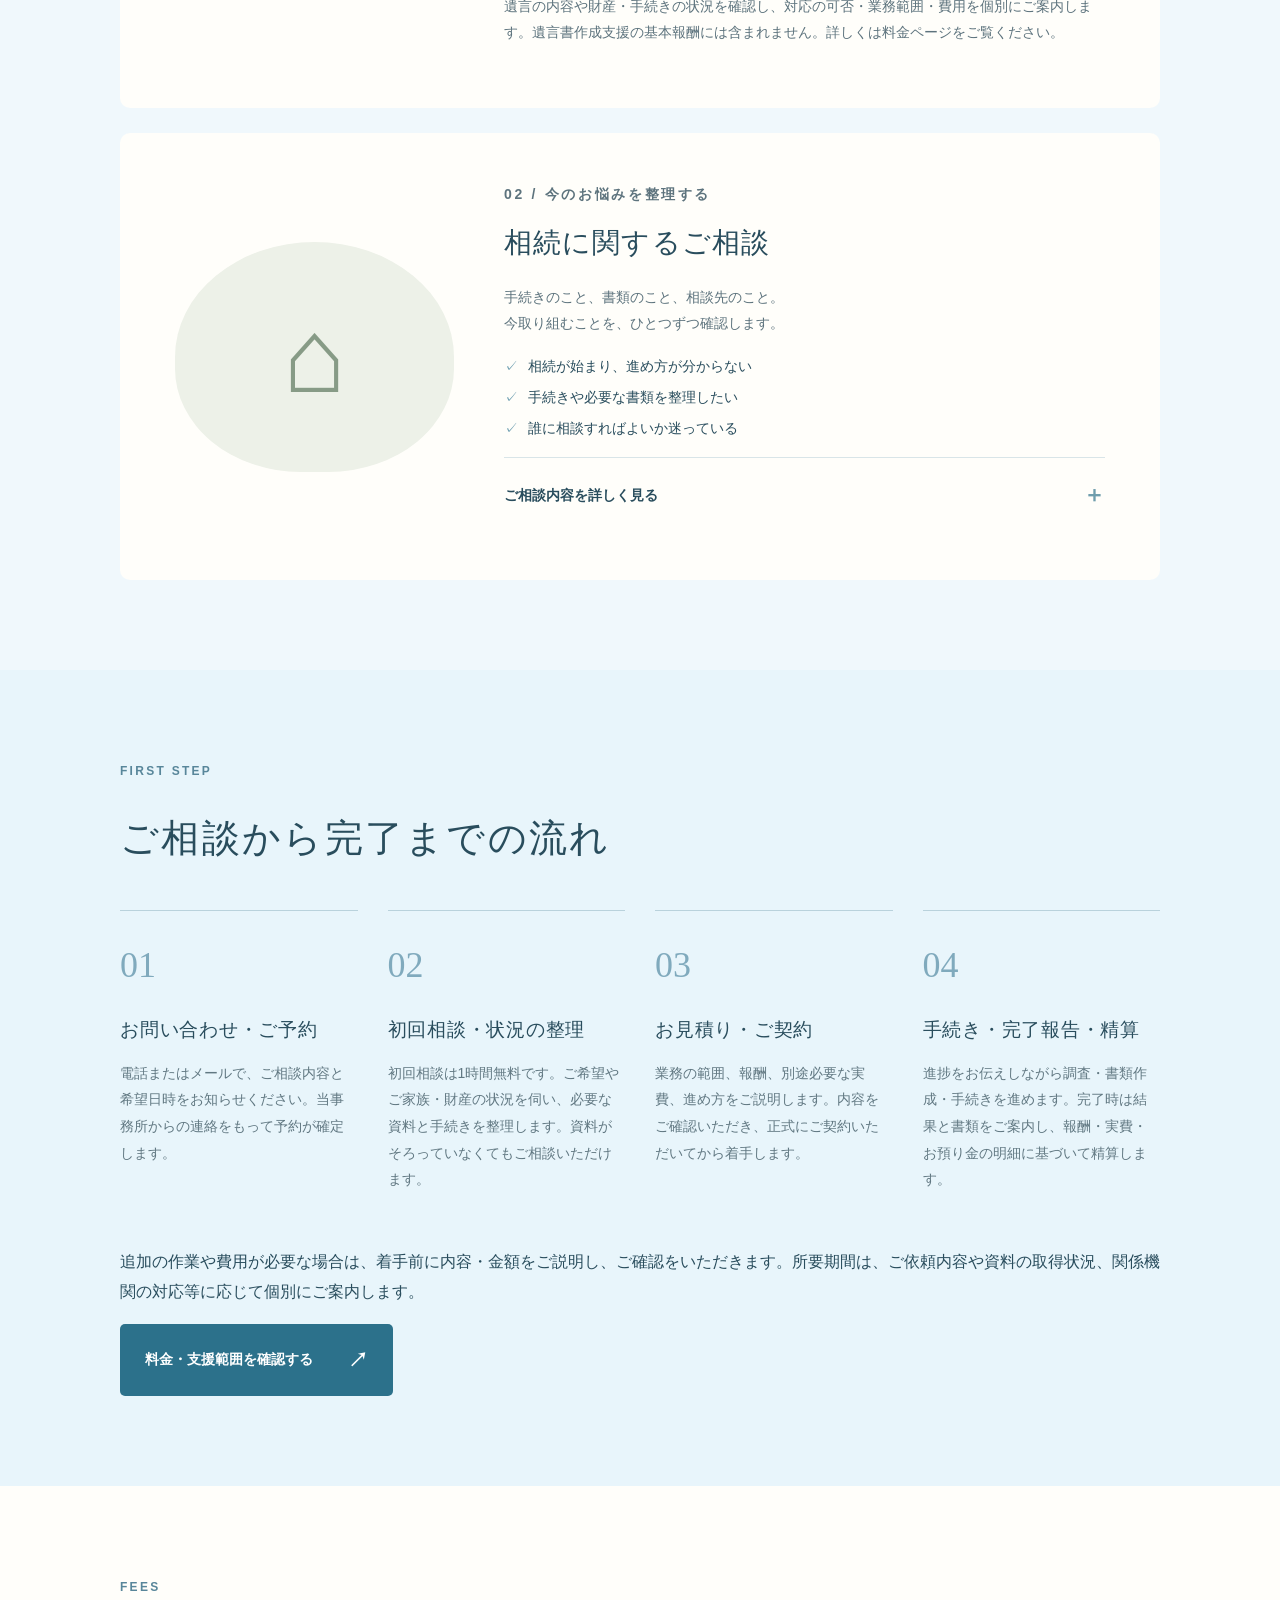
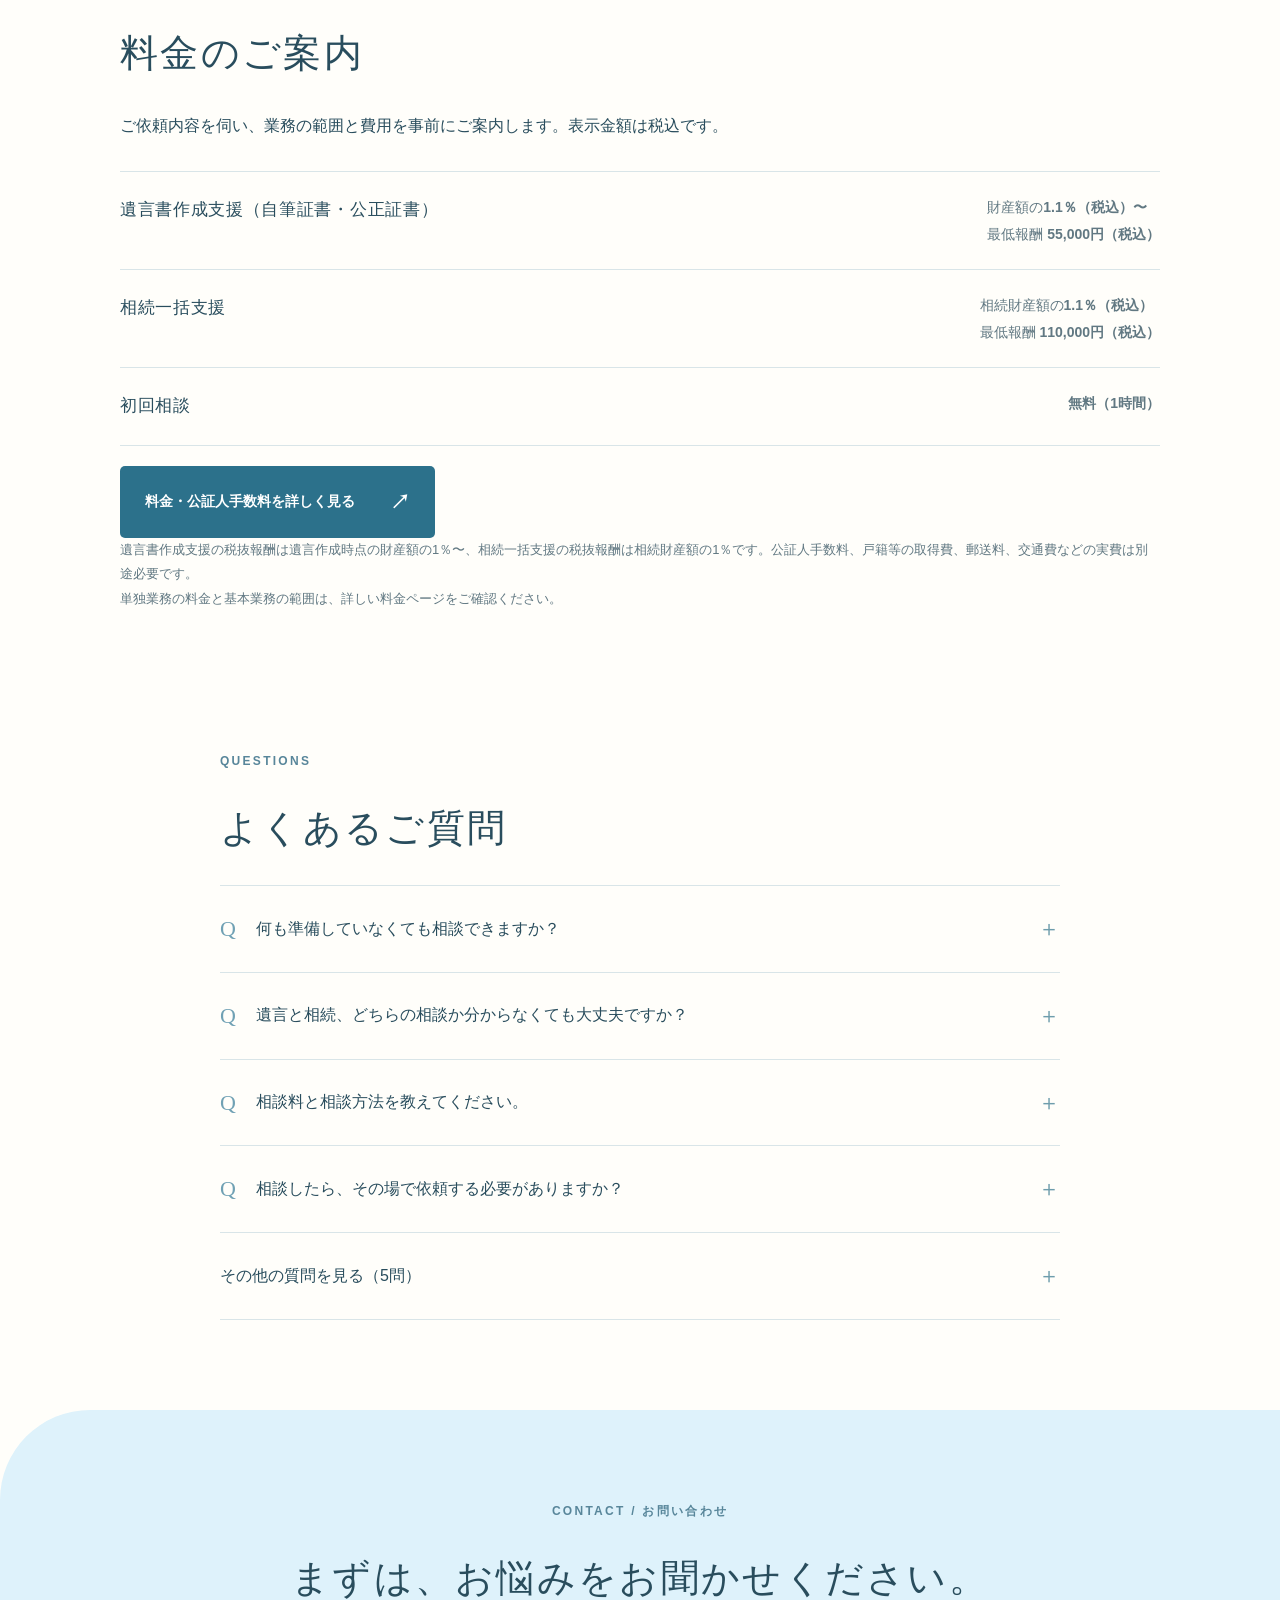
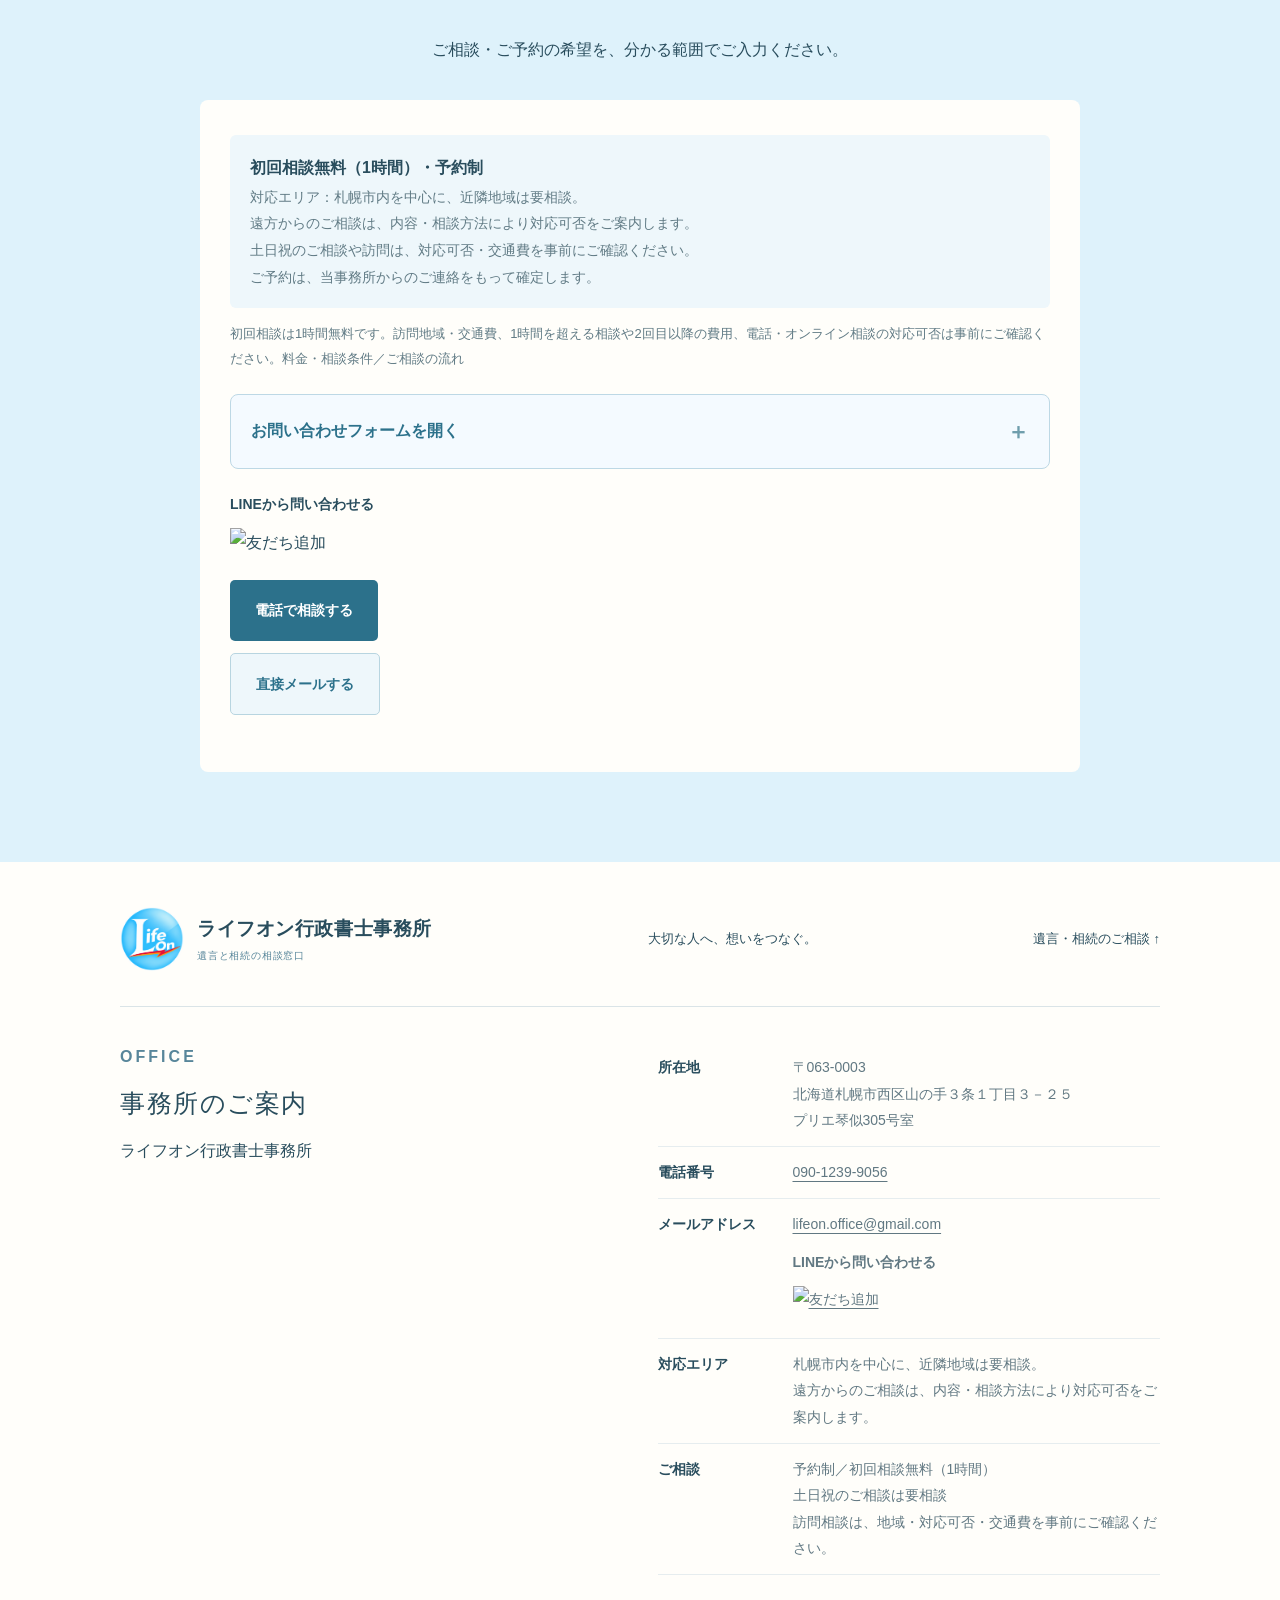
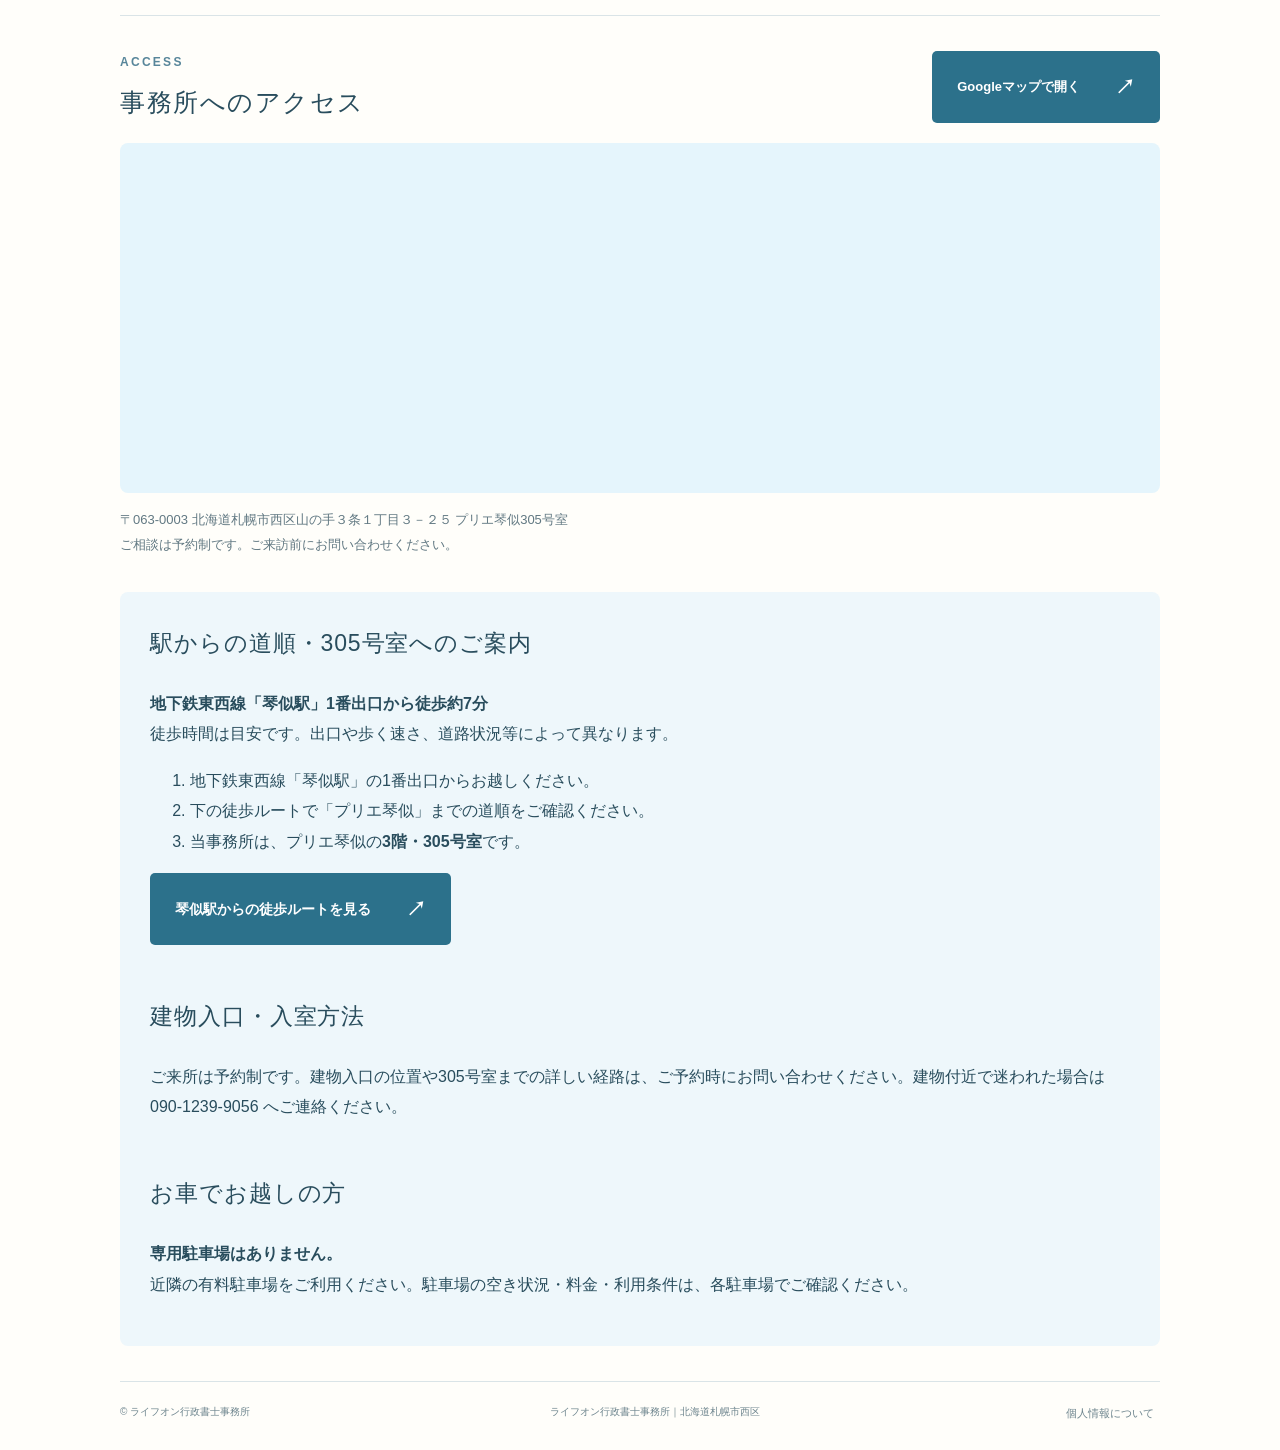
==== commit 30811f9a: "Order contact methods as form, LINE, phone, email" ====
--- a/index.html
+++ b/index.html
@@ -5,9 +5,9 @@
 <section id="services" class="services"><div class="wrap"><div class="section-top"><div><p class="eyebrow">OUR SERVICES</p><h2>遺言と相続、ふたつのご相談。</h2></div><p>あなたの状況に合わせて、<br>次の一歩を一緒に整理します。</p></div><article class="service"><div class="service-icon">✉</div><div><p class="eyebrow">01 / これからに備える</p><h3>遺言作成に向けたご相談</h3><p>大切な人に、何を、どのように伝えたいか。<br>あなたの希望を整理するところから始めます。</p><ul><li>家族のために準備したい</li><li>財産や希望を整理しておきたい</li><li>作成に向けて必要な準備を知りたい</li></ul><details><summary>ご相談内容を詳しく見る <span>＋</span></summary><p>ご家族への想いや財産についての希望を伺い、作成の目的、準備する情報、次に確認することを整理します。実際に担当する業務の範囲や専門家への相談が必要な内容は、個別にご案内します。</p></details><p><strong>遺言執行業務：要相談</strong><br>遺言の内容や財産・手続きの状況を確認し、対応の可否・業務範囲・費用を個別にご案内します。遺言書作成支援の基本報酬には含まれません。<a href="fees.html#will-execution">詳しくは料金ページをご覧ください。</a></p></div></article><article class="service"><div class="service-icon house">⌂</div><div><p class="eyebrow">02 / 今のお悩みを整理する</p><h3>相続に関するご相談</h3><p>手続きのこと、書類のこと、相談先のこと。<br>今取り組むことを、ひとつずつ確認します。</p><ul><li>相続が始まり、進め方が分からない</li><li>手続きや必要な書類を整理したい</li><li>誰に相談すればよいか迷っている</li></ul><details><summary>ご相談内容を詳しく見る <span>＋</span></summary><p>現在の状況とお困りごとを伺い、ご家族・財産・書類に関する情報、必要な手続きや相談先を整理します。具体的な支援内容と担当範囲は、ご相談時に確認します。</p></details></div></article></div></section>
 
 <section id="flow" class="flow"><div class="wrap"><p class="eyebrow">FIRST STEP</p><h2>ご相談から完了までの流れ</h2><div class="steps"><article><span>01</span><h3>お問い合わせ・ご予約</h3><p>電話またはメールで、ご相談内容と希望日時をお知らせください。当事務所からの連絡をもって予約が確定します。</p></article><article><span>02</span><h3>初回相談・状況の整理</h3><p>初回相談は1時間無料です。ご希望やご家族・財産の状況を伺い、必要な資料と手続きを整理します。資料がそろっていなくてもご相談いただけます。</p></article><article><span>03</span><h3>お見積り・ご契約</h3><p>業務の範囲、報酬、別途必要な実費、進め方をご説明します。内容をご確認いただき、正式にご契約いただいてから着手します。</p></article><article><span>04</span><h3>手続き・完了報告・精算</h3><p>進捗をお伝えしながら調査・書類作成・手続きを進めます。完了時は結果と書類をご案内し、報酬・実費・お預り金の明細に基づいて精算します。</p></article></div><p>追加の作業や費用が必要な場合は、着手前に内容・金額をご説明し、ご確認をいただきます。所要期間は、ご依頼内容や資料の取得状況、関係機関の対応等に応じて個別にご案内します。</p><a class="button" href="fees.html">料金・支援範囲を確認する <span aria-hidden="true">↗</span></a></div></section>
-<section id="fees" class="fees wrap"><p class="eyebrow">FEES</p><h2>料金のご案内</h2><p>ご依頼内容を伺い、業務の範囲と費用を事前にご案内します。表示金額は税込です。</p><div class="fee-table"><div><h3>遺言書作成支援（自筆証書・公正証書）</h3><p>財産額の<strong>1.1％（税込）〜</strong><br>最低報酬 <strong>55,000円（税込）</strong></p></div><div><h3>相続一括支援</h3><p>相続財産額の<strong>1.1％（税込）</strong><br>最低報酬 <strong>110,000円（税込）</strong></p></div><div><h3>初回相談</h3><p><strong>無料（1時間）</strong></p></div></div><a class="button" href="fees.html">料金・公証人手数料を詳しく見る <span>↗</span></a><p class="fee-note">遺言書作成支援の税抜報酬は遺言作成時点の財産額の1％〜、相続一括支援の税抜報酬は相続財産額の1％です。公証人手数料、戸籍等の取得費、郵送料、交通費などの実費は別途必要です。<br>単独業務の料金と基本業務の範囲は、詳しい料金ページをご確認ください。</p></section><section id="faq" class="faq wrap"><p class="eyebrow">QUESTIONS</p><h2>よくあるご質問</h2><details><summary><span class="q">Q</span> 何も準備していなくても相談できますか？<span>＋</span></summary><p>はい。現在の状況を分かる範囲でお聞かせください。戸籍や財産の資料がそろっていなくても、必要なものと準備の進め方を一緒に整理します。お手元にある資料は、ご予約時に内容をお知らせください。</p></details><details><summary><span class="q">Q</span> 遺言と相続、どちらの相談か分からなくても大丈夫ですか？<span>＋</span></summary><p>はい。ご相談の種類が決まっていなくても大丈夫です。ご自身の財産を将来どう引き継ぎたいか、ご家族が亡くなられた後の手続きなど、お悩みからお聞かせください。</p></details><details><summary><span class="q">Q</span> 相談料と相談方法を教えてください。<span>＋</span></summary><p>初回相談は1時間無料・予約制です。対応エリアは札幌市内を中心に、近隣地域は要相談です。遠方からのご相談は、内容・相談方法により対応可否をご案内します。事務所への来所・訪問の方法、訪問地域・交通費、土日祝の相談は事前にご確認ください。電話・オンラインでのご相談は、対応可否と方法をお問い合わせください。1時間を超える相談や2回目以降の相談については、費用の有無と金額を事前にご案内します。</p></details><details><summary><span class="q">Q</span> 相談したら、その場で依頼する必要がありますか？<span>＋</span></summary><p>いいえ。支援内容とお見積りをご確認いただいてから、ご依頼をご検討いただけます。正式な契約前に、業務の範囲・報酬・実費をご説明します。</p></details><details class="faq-more"><summary>その他の質問を見る（5問）<span aria-hidden="true">＋</span></summary><div class="faq-more-body"><details><summary><span class="q">Q</span> 相続人が遠方に住んでいても相談できますか？<span>＋</span></summary><p>まずはご相談ください。相続人の所在地、必要書類、本人確認や署名等の方法を確認し、郵送等で進められる範囲と必要な対応を個別にご案内します。</p></details><details><summary><span class="q">Q</span> 完了までにどのくらいかかりますか？<span>＋</span></summary><p>ご依頼内容、戸籍等の取得状況、財産の内容、関係機関の対応などによって異なります。初回相談で状況を伺い、見込まれる期間と進め方をご案内します。期限のあるご事情は、ご予約時にお知らせください。</p></details><details><summary><span class="q">Q</span> 追加費用はいつ分かりますか？<span>＋</span></summary><p>基本の支援範囲と実費を区別してお見積りします。相続一括支援の預貯金手続きは5金融機関までが基本報酬に含まれ、6金融機関以上は追加報酬の対象です。追加作業が必要な場合も、着手前に内容・金額をご説明し、ご確認をいただきます。詳しくは<a href="fees.html">料金ページ</a>をご覧ください。</p></details><details><summary><span class="q">Q</span> 途中で依頼を取りやめる場合はどうなりますか？<span>＋</span></summary><p>ご意向をお知らせください。契約内容と、その時点までに行った作業・発生した実費・受領済みの金額を確認し、精算内容をご説明します。返金が生じる場合は、方法・時期を確認のうえ、合理的な期間内に対応します。</p></details><details><summary><span class="q">Q</span> 問い合わせフォームに入力すれば送信されますか？<span>＋</span></summary><p>入力や内容確認だけでは送信されません。「メールアプリを開く」から宛先・内容を確認し、メールアプリの送信ボタンを押してください。アプリが開かない場合は、内容をコピーして lifeon.office@gmail.com へお送りください。返信が届かない場合は迷惑メールフォルダをご確認のうえ、お電話でお問い合わせください。</p></details></div></details></section>
-<section id="contact" class="contact"><div class="wrap"><p class="eyebrow">CONTACT / お問い合わせ</p><h2>まずは、お悩みをお聞かせください。</h2><p>ご相談・ご予約の希望を、分かる範囲でご入力ください。</p><div class="contact-box inquiry-box"><p class="reservation-note"><strong>初回相談無料（1時間）・予約制</strong><br>対応エリア：札幌市内を中心に、近隣地域は要相談。<br>遠方からのご相談は、内容・相談方法により対応可否をご案内します。<br>土日祝のご相談や訪問は、対応可否・交通費を事前にご確認ください。<br>ご予約は、当事務所からのご連絡をもって確定します。</p><p class="inquiry-note">初回相談は1時間無料です。訪問地域・交通費、1時間を超える相談や2回目以降の費用、電話・オンライン相談の対応可否は事前にご確認ください。<a href="fees.html">料金・相談条件</a>／<a href="index.html#flow">ご相談の流れ</a></p><div class="inquiry-direct"><a class="button" href="tel:09012399056">電話で相談する</a><a class="button email-button" href="mailto:lifeon.office@gmail.com">直接メールする</a><div style="display:flex;flex-direction:column;align-items:flex-start;gap:6px"><span style="font-size:14px;font-weight:bold">LINEから問い合わせる</span><a href="https://lin.ee/yCqL7Pf" target="_blank" rel="noopener noreferrer" aria-label="LINEで友だち追加（新しいタブで開く）" style="display:inline-flex;align-items:center;align-self:flex-start;min-height:44px"><img src="https://scdn.line-apps.com/n/line_add_friends/btn/ja.png" alt="友だち追加" height="36" loading="lazy" decoding="async" style="height:36px;width:auto;border:0"></a></div></div><details class="inquiry-fold"><summary><span class="inquiry-fold-closed">お問い合わせフォームを開く</span><span class="inquiry-fold-open">お問い合わせフォームを閉じる</span><span aria-hidden="true">＋</span></summary><div class="inquiry-fold-body"><p class="inquiry-note"><strong>お問い合わせの手順：①入力 → ②内容確認 → ③メールアプリで送信</strong><br>このページだけでは送信は完了しません。最後にメールアプリの送信ボタンを押してください。</p><noscript><p>入力フォームにはJavaScriptが必要です。上の電話・メールからお問い合わせください。</p></noscript><form id="inquiry-form" hidden><p class="inquiry-required">「必須」の項目をご入力ください。</p><div class="inquiry-grid"><label>お名前 <span class="required-tag">必須</span><input name="name" autocomplete="name" required maxlength="100" placeholder="例：山田 花子"></label><label>ふりがな<input name="kana" maxlength="100" placeholder="例：やまだ はなこ"></label><label>メールアドレス <span class="required-tag">必須</span><input name="email" type="email" autocomplete="email" required maxlength="254" placeholder="example@example.com"></label><label>電話番号<input name="phone" type="tel" autocomplete="tel" maxlength="30" placeholder="電話での連絡をご希望の場合は必須"></label><label>希望する連絡方法<select name="reply"><option>メール</option><option>電話</option><option>どちらでもよい</option></select></label><label>お住まいの市区町村<input name="area" autocomplete="address-level2" maxlength="100" placeholder="例：札幌市西区"></label><label>ご相談の種類 <span class="required-tag">必須</span><select name="topic" required><option value="">選択してください</option><option>相続手続について</option><option>遺言作成について</option><option>相続・遺言の両方</option><option>その他・相談先が分からない</option></select></label><label>希望する相談方法<select name="meeting"><option>相談して決めたい</option><option>事務所への来所</option><option>ご自宅等への訪問</option><option>電話</option><option>オンライン</option></select></label></div><label class="inquiry-wide">ご相談内容 <span class="required-tag">必須</span><textarea name="message" required rows="7" maxlength="2000" placeholder="お困りごとやご希望を、分かる範囲でお書きください。まだ内容がまとまっていなくても大丈夫です。"></textarea></label><fieldset class="inquiry-dates"><legend>ご相談の希望日時（任意）</legend><p>ご予約状況等により、ご希望の日時に添えない場合がございます。日程はご相談のうえ調整し、当事務所からのご連絡をもって確定します。未定の場合は空欄で構いません。</p><div class="inquiry-grid"><label>第1希望の日付<input name="date1" type="date"></label><label>第1希望の時間帯<select name="time1"><option>指定なし</option><option>午前</option><option>午後</option><option>夕方以降</option></select></label><label>第2希望の日付<input name="date2" type="date"></label><label>第2希望の時間帯<select name="time2"><option>指定なし</option><option>午前</option><option>午後</option><option>夕方以降</option></select></label></div></fieldset><label class="inquiry-wide">連絡可能な時間帯・その他のご希望<input name="note" maxlength="300" placeholder="例：平日15時以降に連絡希望"></label><div class="inquiry-privacy"><p>入力内容は当サイトのサーバーには送信・保存せず、お使いのメールアプリに引き継ぎます。送信された個人情報は、ご相談への対応・ご連絡に利用します。</p><button class="inquiry-text-button" type="button" id="inquiry-privacy-open">個人情報の取り扱いを確認する</button><label class="inquiry-consent"><input name="consent" type="checkbox" required>個人情報の取り扱いを確認し、同意します <span class="required-tag">必須</span></label></div><button class="button inquiry-submit" type="submit">入力内容を確認する <span aria-hidden="true">→</span></button></form><section id="inquiry-review" hidden tabindex="-1" aria-labelledby="inquiry-review-heading"><h3 id="inquiry-review-heading">送信前の内容確認</h3><p>この時点ではまだ送信されていません。</p><label>メールに記載する内容<textarea id="inquiry-review-text" readonly rows="16"></textarea></label><div class="inquiry-actions"><button class="button email-button" type="button" id="inquiry-back">入力を修正する</button><a class="button" id="inquiry-mail">メールアプリを開く</a><button class="button email-button" type="button" id="inquiry-copy">内容をコピー</button></div><p class="inquiry-note">メールアプリで宛先・内容を確認し、「送信」を押してください。アプリが開かない場合や内容が入りきらない場合は、内容をコピーして lifeon.office@gmail.com へお送りください。</p><p id="inquiry-feedback" role="status" aria-live="polite"></p></section></div></details></div></div></section>
-</main><footer class="wrap"><div class="footer-main"><a class="logo" href="#" aria-label="ライフオン行政書士事務所 ホーム"><img class="brand-image" src="lifeon-logo.png" alt="Life On ライフオン行政書士事務所のロゴ" width="72" height="72"><span class="brand-name">ライフオン行政書士事務所<span class="brand-tagline">遺言と相続の相談窓口</span></span></a><p>大切な人へ、想いをつなぐ。</p><a href="#services">遺言・相続のご相談 ↑</a></div><section class="office-info" aria-labelledby="office-heading"><div><p class="eyebrow">OFFICE</p><h2 id="office-heading">事務所のご案内</h2><p>ライフオン行政書士事務所</p></div><dl><div><dt>所在地</dt><dd>〒063-0003<br>北海道札幌市西区山の手３条１丁目３－２５<br>プリエ琴似305号室</dd></div><div><dt>電話番号</dt><dd><a href="tel:09012399056">090-1239-9056</a></dd></div><div><dt>メールアドレス</dt><dd><a href="mailto:lifeon.office@gmail.com">lifeon.office@gmail.com</a><div style="margin-top:12px"><span style="display:block;font-size:14px;font-weight:bold;margin-bottom:6px">LINEから問い合わせる</span><a href="https://lin.ee/yCqL7Pf" target="_blank" rel="noopener noreferrer" aria-label="LINEで友だち追加（新しいタブで開く）" style="display:inline-flex;align-items:center;min-height:44px"><img src="https://scdn.line-apps.com/n/line_add_friends/btn/ja.png" alt="友だち追加" height="36" loading="lazy" decoding="async" style="height:36px;width:auto;border:0"></a></div></dd></div><div><dt>対応エリア</dt><dd>札幌市内を中心に、近隣地域は要相談。<br>遠方からのご相談は、内容・相談方法により対応可否をご案内します。</dd></div><div><dt>ご相談</dt><dd>予約制／初回相談無料（1時間）<br>土日祝のご相談は要相談<br>訪問相談は、地域・対応可否・交通費を事前にご確認ください。</dd></div></dl></section><section class="office-map" aria-labelledby="map-heading"><div class="map-heading"><div><p class="eyebrow">ACCESS</p><h2 id="map-heading">事務所へのアクセス</h2></div><a class="button" href="https://maps.app.goo.gl/WJKY1qHz72zWQYqL8" target="_blank" rel="noopener noreferrer">Googleマップで開く <span aria-hidden="true">↗</span></a></div><iframe title="ライフオン行政書士事務所の所在地をGoogleマップで表示" src="https://maps.google.com/maps?cid=8251290529354600861&output=embed" loading="lazy" referrerpolicy="no-referrer-when-downgrade" allowfullscreen></iframe><p>〒063-0003 北海道札幌市西区山の手３条１丁目３－２５ プリエ琴似305号室<br>ご相談は予約制です。ご来訪前にお問い合わせください。</p><div class="fee-example" aria-label="ご来所案内"><h3>駅からの道順・305号室へのご案内</h3><!-- 建物の交通案内参照：https://connectgroup.co.jp/facilities/sapporo/second_kotoni ／2026-10-17確認 --><p><strong>地下鉄東西線「琴似駅」1番出口から徒歩約7分</strong><br>徒歩時間は目安です。出口や歩く速さ、道路状況等によって異なります。</p><ol><li>地下鉄東西線「琴似駅」の1番出口からお越しください。</li><li>下の徒歩ルートで「プリエ琴似」までの道順をご確認ください。</li><li>当事務所は、プリエ琴似の<strong>3階・305号室</strong>です。</li></ol><a class="button" href="https://www.google.com/maps/dir/?api=1&amp;origin=%E6%9C%AD%E5%B9%8C%E5%B8%82%E5%96%B6%E5%9C%B0%E4%B8%8B%E9%89%84%E6%9D%B1%E8%A5%BF%E7%B7%9A%20%E7%90%B4%E4%BC%BC%E9%A7%85%201%E7%95%AA%E5%87%BA%E5%8F%A3&amp;destination=%E3%83%A9%E3%82%A4%E3%83%95%E3%82%AA%E3%83%B3%E8%A1%8C%E6%94%BF%E6%9B%B8%E5%A3%AB%E4%BA%8B%E5%8B%99%E6%89%80&amp;destination_place_id=ChIJ387kxmMpC18RndG57AR5gnI&amp;travelmode=walking" target="_blank" rel="noopener noreferrer">琴似駅からの徒歩ルートを見る <span aria-hidden="true">↗</span></a><h3 class="fee-subheading">建物入口・入室方法</h3><p>ご来所は予約制です。建物入口の位置や305号室までの詳しい経路は、ご予約時にお問い合わせください。建物付近で迷われた場合は <a href="tel:09012399056">090-1239-9056</a> へご連絡ください。</p><h3 class="fee-subheading">お車でお越しの方</h3><p><strong>専用駐車場はありません。</strong><br>近隣の有料駐車場をご利用ください。駐車場の空き状況・料金・利用条件は、各駐車場でご確認ください。</p></div></section><div class="footer-bottom"><small>© ライフオン行政書士事務所</small><small>ライフオン行政書士事務所｜北海道札幌市西区</small><button id="privacy">個人情報について</button></div></footer><dialog id="privacy-dialog"><h2>個人情報について</h2><p>お問い合わせフォームの入力内容は、当サイトのサーバーには送信・保存されません。内容確認後、お使いのメールアプリで送信してください。メールでお預かりしたお名前・連絡先・ご相談内容は、お問い合わせへの対応とご連絡に利用します。ご本人の同意がある場合や法令に基づく場合を除き、第三者に提供しません。個人情報に関するお問い合わせは lifeon.office@gmail.com へご連絡ください。</p><button class="button" id="close-privacy">閉じる</button></dialog><script src="script.js?v=contact-20261017"></script></body></html>
+<section id="fees" class="fees wrap"><p class="eyebrow">FEES</p><h2>料金のご案内</h2><p>ご依頼内容を伺い、業務の範囲と費用を事前にご案内します。表示金額は税込です。</p><div class="fee-table"><div><h3>遺言書作成支援（自筆証書・公正証書）</h3><p>財産額の<strong>1.1％（税込）〜</strong><br>最低報酬 <strong>55,000円（税込）</strong></p></div><div><h3>相続一括支援</h3><p>相続財産額の<strong>1.1％（税込）</strong><br>最低報酬 <strong>110,000円（税込）</strong></p></div><div><h3>初回相談</h3><p><strong>無料（1時間）</strong></p></div></div><a class="button" href="fees.html">料金・公証人手数料を詳しく見る <span>↗</span></a><p class="fee-note">遺言書作成支援の税抜報酬は遺言作成時点の財産額の1％〜、相続一括支援の税抜報酬は相続財産額の1％です。公証人手数料、戸籍等の取得費、郵送料、交通費などの実費は別途必要です。<br>単独業務の料金と基本業務の範囲は、詳しい料金ページをご確認ください。</p></section><section id="faq" class="faq wrap"><p class="eyebrow">QUESTIONS</p><h2>よくあるご質問</h2><details><summary><span class="q">Q</span> 何も準備していなくても相談できますか？<span>＋</span></summary><p>はい。現在の状況を分かる範囲でお聞かせください。戸籍や財産の資料がそろっていなくても、必要なものと準備の進め方を一緒に整理します。お手元にある資料は、ご予約時に内容をお知らせください。</p></details><details><summary><span class="q">Q</span> 遺言と相続、どちらの相談か分からなくても大丈夫ですか？<span>＋</span></summary><p>はい。ご相談の種類が決まっていなくても大丈夫です。ご自身の財産を将来どう引き継ぎたいか、ご家族が亡くなられた後の手続きなど、お悩みからお聞かせください。</p></details><details><summary><span class="q">Q</span> 相談料と相談方法を教えてください。<span>＋</span></summary><p>初回相談は1時間無料・予約制です。対応エリアは札幌市内を中心に、近隣地域は要相談です。遠方からのご相談は、内容・相談方法により対応可否をご案内します。事務所への来所・訪問の方法、訪問地域・交通費、土日祝の相談は事前にご確認ください。電話・オンラインでのご相談は、対応可否と方法をお問い合わせください。1時間を超える相談や2回目以降の相談については、費用の有無と金額を事前にご案内します。</p></details><details><summary><span class="q">Q</span> 相談したら、その場で依頼する必要がありますか？<span>＋</span></summary><p>いいえ。支援内容とお見積りをご確認いただいてから、ご依頼をご検討いただけます。正式な契約前に、業務の範囲・報酬・実費をご説明します。</p></details><details class="faq-more"><summary>その他の質問を見る（5問）<span aria-hidden="true">＋</span></summary><div class="faq-more-body"><details><summary><span class="q">Q</span> 相続人が遠方に住んでいても相談できますか？<span>＋</span></summary><p>まずはご相談ください。相続人の所在地、必要書類、本人確認や署名等の方法を確認し、郵送等で進められる範囲と必要な対応を個別にご案内します。</p></details><details><summary><span class="q">Q</span> 完了までにどのくらいかかりますか？<span>＋</span></summary><p>ご依頼内容、戸籍等の取得状況、財産の内容、関係機関の対応などによって異なります。初回相談で状況を伺い、見込まれる期間と進め方をご案内します。期限のあるご事情は、ご予約時にお知らせください。</p></details><details><summary><span class="q">Q</span> 追加費用はいつ分かりますか？<span>＋</span></summary><p>基本の支援範囲と実費を区別してお見積りします。相続一括支援の預貯金手続きは5金融機関までが基本報酬に含まれ、6金融機関以上は追加報酬の対象です。追加作業が必要な場合も、着手前に内容・金額をご説明し、ご確認をいただきます。詳しくは<a href="fees.html">料金ページ</a>をご覧ください。</p></details><details><summary><span class="q">Q</span> 途中で依頼を取りやめる場合はどうなりますか？<span>＋</span></summary><p>ご意向をお知らせください。契約内容と、その時点までに行った作業・発生した実費・受領済みの金額を確認し、精算内容をご説明します。返金が生じる場合は、方法・時期を確認のうえ、合理的な期間内に対応します。</p></details><details><summary><span class="q">Q</span> 問い合わせフォームに入力すれば送信されますか？<span>＋</span></summary><p>入力後、Googleフォーム内の「送信」を押し、「お問い合わせを受け付けました」と表示されれば受付完了です。メールアプリで送信する必要はありません。フォームが表示されない場合は「別の画面でフォームを開く」をご利用ください。ご予約は当事務所からの連絡をもって確定します。返信が届かない場合は迷惑メールフォルダをご確認のうえ、お電話でお問い合わせください。</p></details></div></details></section>
+<section id="contact" class="contact"><div class="wrap"><p class="eyebrow">CONTACT / お問い合わせ</p><h2>まずは、お悩みをお聞かせください。</h2><p>ご相談・ご予約の希望を、分かる範囲でご入力ください。</p><div class="contact-box inquiry-box"><p class="reservation-note"><strong>初回相談無料（1時間）・予約制</strong><br>対応エリア：札幌市内を中心に、近隣地域は要相談。<br>遠方からのご相談は、内容・相談方法により対応可否をご案内します。<br>土日祝のご相談や訪問は、対応可否・交通費を事前にご確認ください。<br>ご予約は、当事務所からのご連絡をもって確定します。</p><p class="inquiry-note">初回相談は1時間無料です。訪問地域・交通費、1時間を超える相談や2回目以降の費用、電話・オンライン相談の対応可否は事前にご確認ください。<a href="fees.html">料金・相談条件</a>／<a href="index.html#flow">ご相談の流れ</a></p><details class="inquiry-fold"><summary><span class="inquiry-fold-closed">お問い合わせフォームを開く</span><span class="inquiry-fold-open">お問い合わせフォームを閉じる</span><span aria-hidden="true">＋</span></summary><div class="inquiry-fold-body"><p class="inquiry-note"><strong>入力後、フォーム内の「送信」を押すと受付が完了します。</strong><br>メールアプリを開く必要はありません。ご予約は当事務所からの連絡をもって確定します。</p><p class="inquiry-note">Googleフォームで受け付けます。入力内容はご相談への対応・連絡・日程調整に利用します。</p><a class="button email-button" href="https://docs.google.com/forms/d/e/1FAIpQLSfq7cvGWejq6gwGf9gxUPGejqv013cFm9ikyirLDEMGY1sHUg/viewform" target="_blank" rel="noopener noreferrer">別の画面でフォームを開く ↗</a><iframe class="google-inquiry-frame" title="ライフオン行政書士事務所 お問い合わせ・ご相談予約フォーム" data-src="https://docs.google.com/forms/d/e/1FAIpQLSfq7cvGWejq6gwGf9gxUPGejqv013cFm9ikyirLDEMGY1sHUg/viewform?embedded=true" width="100%" height="3400" style="display:block;width:100%;border:0;margin-top:20px" loading="lazy">読み込んでいます…</iframe><noscript><p>上の「別の画面でフォームを開く」から入力・送信してください。</p></noscript></div></details><div class="inquiry-direct" style="flex-direction:column;align-items:flex-start"><div style="display:flex;flex-direction:column;align-items:flex-start;gap:6px"><span style="font-size:14px;font-weight:bold">LINEから問い合わせる</span><a href="https://lin.ee/yCqL7Pf" target="_blank" rel="noopener noreferrer" aria-label="LINEで友だち追加（新しいタブで開く）" style="display:inline-flex;align-items:center;align-self:flex-start;min-height:44px"><img src="https://scdn.line-apps.com/n/line_add_friends/btn/ja.png" alt="友だち追加" height="36" loading="lazy" decoding="async" style="height:36px;width:auto;border:0"></a></div><a class="button" href="tel:09012399056">電話で相談する</a><a class="button email-button" href="mailto:lifeon.office@gmail.com">直接メールする</a></div></div></div></section>
+</main><footer class="wrap"><div class="footer-main"><a class="logo" href="#" aria-label="ライフオン行政書士事務所 ホーム"><img class="brand-image" src="lifeon-logo.png" alt="Life On ライフオン行政書士事務所のロゴ" width="72" height="72"><span class="brand-name">ライフオン行政書士事務所<span class="brand-tagline">遺言と相続の相談窓口</span></span></a><p>大切な人へ、想いをつなぐ。</p><a href="#services">遺言・相続のご相談 ↑</a></div><section class="office-info" aria-labelledby="office-heading"><div><p class="eyebrow">OFFICE</p><h2 id="office-heading">事務所のご案内</h2><p>ライフオン行政書士事務所</p></div><dl><div><dt>所在地</dt><dd>〒063-0003<br>北海道札幌市西区山の手３条１丁目３－２５<br>プリエ琴似305号室</dd></div><div><dt>電話番号</dt><dd><a href="tel:09012399056">090-1239-9056</a></dd></div><div><dt>メールアドレス</dt><dd><a href="mailto:lifeon.office@gmail.com">lifeon.office@gmail.com</a><div style="margin-top:12px"><span style="display:block;font-size:14px;font-weight:bold;margin-bottom:6px">LINEから問い合わせる</span><a href="https://lin.ee/yCqL7Pf" target="_blank" rel="noopener noreferrer" aria-label="LINEで友だち追加（新しいタブで開く）" style="display:inline-flex;align-items:center;min-height:44px"><img src="https://scdn.line-apps.com/n/line_add_friends/btn/ja.png" alt="友だち追加" height="36" loading="lazy" decoding="async" style="height:36px;width:auto;border:0"></a></div></dd></div><div><dt>対応エリア</dt><dd>札幌市内を中心に、近隣地域は要相談。<br>遠方からのご相談は、内容・相談方法により対応可否をご案内します。</dd></div><div><dt>ご相談</dt><dd>予約制／初回相談無料（1時間）<br>土日祝のご相談は要相談<br>訪問相談は、地域・対応可否・交通費を事前にご確認ください。</dd></div></dl></section><section class="office-map" aria-labelledby="map-heading"><div class="map-heading"><div><p class="eyebrow">ACCESS</p><h2 id="map-heading">事務所へのアクセス</h2></div><a class="button" href="https://maps.app.goo.gl/WJKY1qHz72zWQYqL8" target="_blank" rel="noopener noreferrer">Googleマップで開く <span aria-hidden="true">↗</span></a></div><iframe title="ライフオン行政書士事務所の所在地をGoogleマップで表示" src="https://maps.google.com/maps?cid=8251290529354600861&output=embed" loading="lazy" referrerpolicy="no-referrer-when-downgrade" allowfullscreen></iframe><p>〒063-0003 北海道札幌市西区山の手３条１丁目３－２５ プリエ琴似305号室<br>ご相談は予約制です。ご来訪前にお問い合わせください。</p><div class="fee-example" aria-label="ご来所案内"><h3>駅からの道順・305号室へのご案内</h3><!-- 建物の交通案内参照：https://connectgroup.co.jp/facilities/sapporo/second_kotoni ／2026-10-17確認 --><p><strong>地下鉄東西線「琴似駅」1番出口から徒歩約7分</strong><br>徒歩時間は目安です。出口や歩く速さ、道路状況等によって異なります。</p><ol><li>地下鉄東西線「琴似駅」の1番出口からお越しください。</li><li>下の徒歩ルートで「プリエ琴似」までの道順をご確認ください。</li><li>当事務所は、プリエ琴似の<strong>3階・305号室</strong>です。</li></ol><a class="button" href="https://www.google.com/maps/dir/?api=1&amp;origin=%E6%9C%AD%E5%B9%8C%E5%B8%82%E5%96%B6%E5%9C%B0%E4%B8%8B%E9%89%84%E6%9D%B1%E8%A5%BF%E7%B7%9A%20%E7%90%B4%E4%BC%BC%E9%A7%85%201%E7%95%AA%E5%87%BA%E5%8F%A3&amp;destination=%E3%83%A9%E3%82%A4%E3%83%95%E3%82%AA%E3%83%B3%E8%A1%8C%E6%94%BF%E6%9B%B8%E5%A3%AB%E4%BA%8B%E5%8B%99%E6%89%80&amp;destination_place_id=ChIJ387kxmMpC18RndG57AR5gnI&amp;travelmode=walking" target="_blank" rel="noopener noreferrer">琴似駅からの徒歩ルートを見る <span aria-hidden="true">↗</span></a><h3 class="fee-subheading">建物入口・入室方法</h3><p>ご来所は予約制です。建物入口の位置や305号室までの詳しい経路は、ご予約時にお問い合わせください。建物付近で迷われた場合は <a href="tel:09012399056">090-1239-9056</a> へご連絡ください。</p><h3 class="fee-subheading">お車でお越しの方</h3><p><strong>専用駐車場はありません。</strong><br>近隣の有料駐車場をご利用ください。駐車場の空き状況・料金・利用条件は、各駐車場でご確認ください。</p></div></section><div class="footer-bottom"><small>© ライフオン行政書士事務所</small><small>ライフオン行政書士事務所｜北海道札幌市西区</small><button id="privacy">個人情報について</button></div></footer><dialog id="privacy-dialog"><h2>個人情報について</h2><p>お問い合わせフォームはGoogleフォームを利用しています。「送信」を押すと、入力内容がGoogleのサービスを通じて当事務所に送信され、当事務所のGoogleフォーム・回答管理用スプレッドシートに保存されます。お名前・連絡先・ご相談内容は、お問い合わせへの対応・ご連絡・日程調整に利用します。回答内容を一般公開することはありません。ご本人の同意がある場合や法令に基づく場合を除き、第三者に提供しません。個人情報に関するお問い合わせは lifeon.office@gmail.com へご連絡ください。</p><button class="button" id="close-privacy">閉じる</button></dialog><script src="script.js?v=google-form-20261112"></script></body></html>
 
 
 
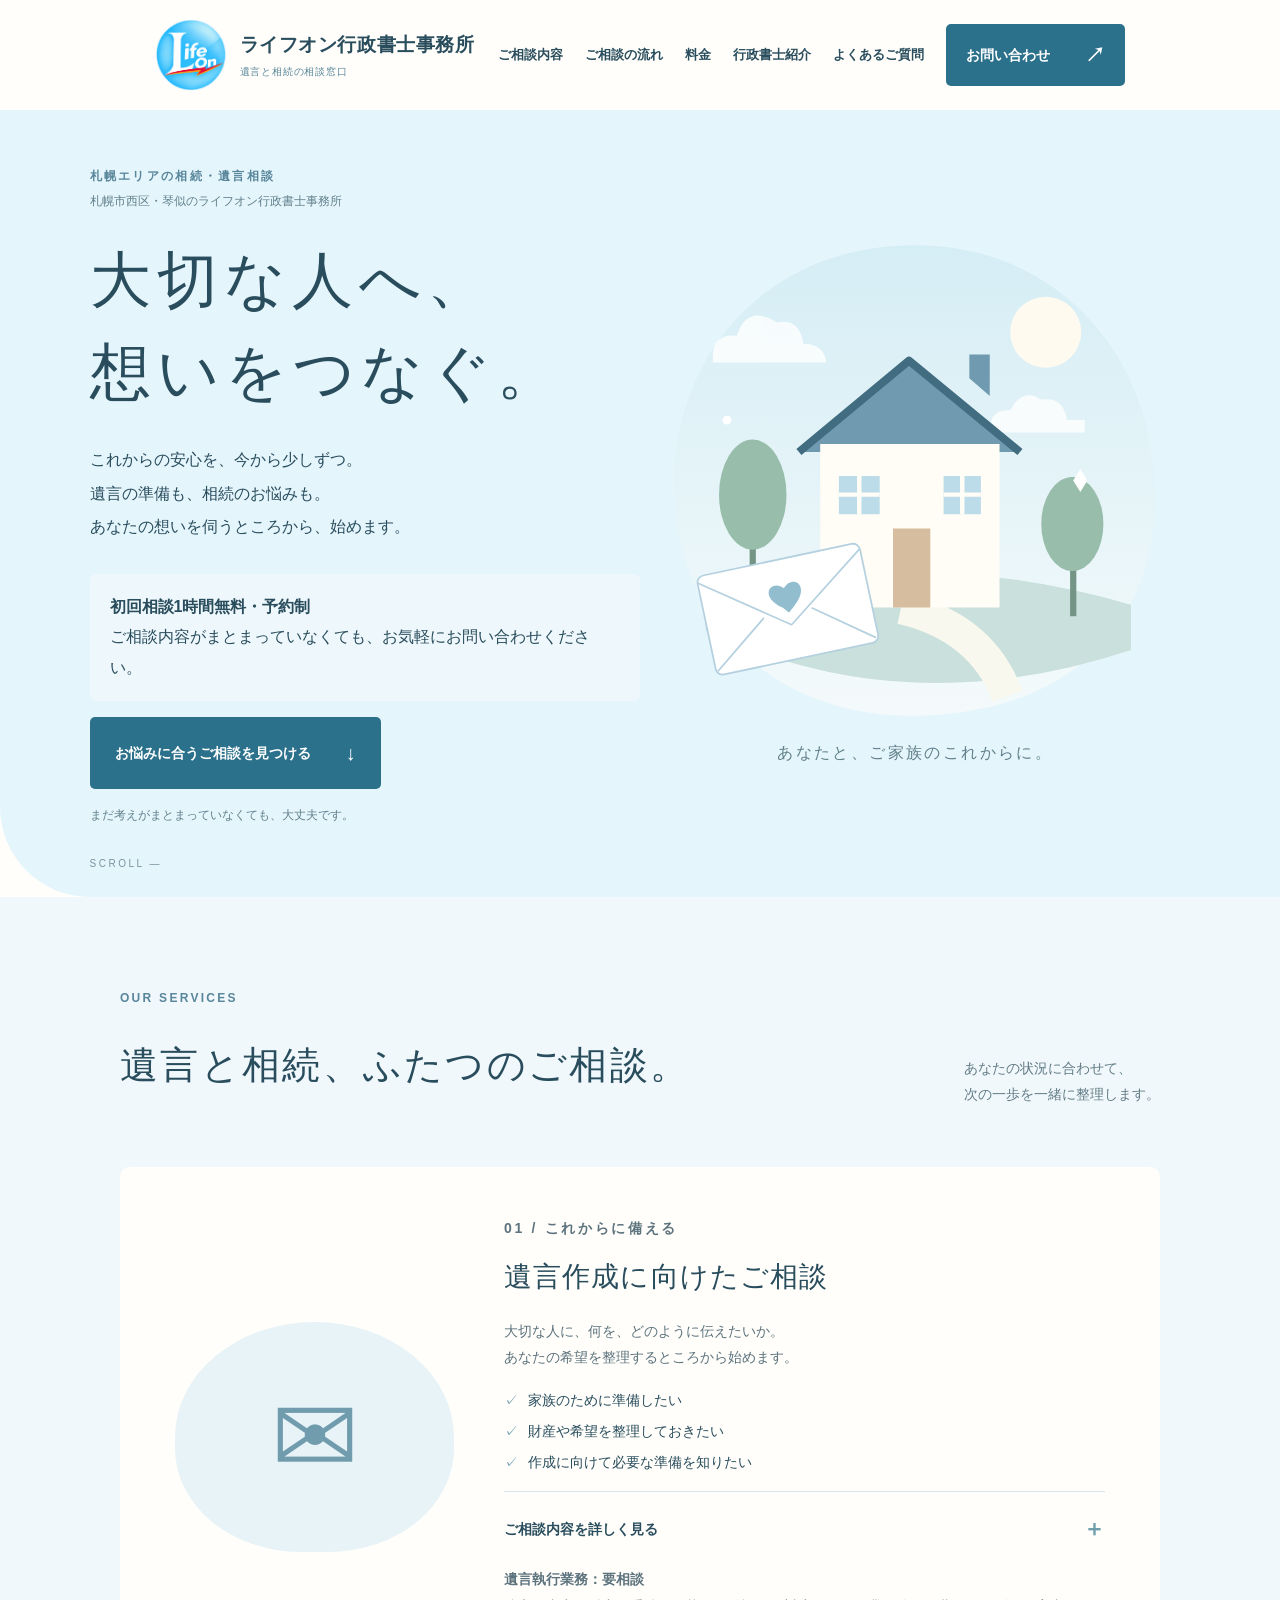
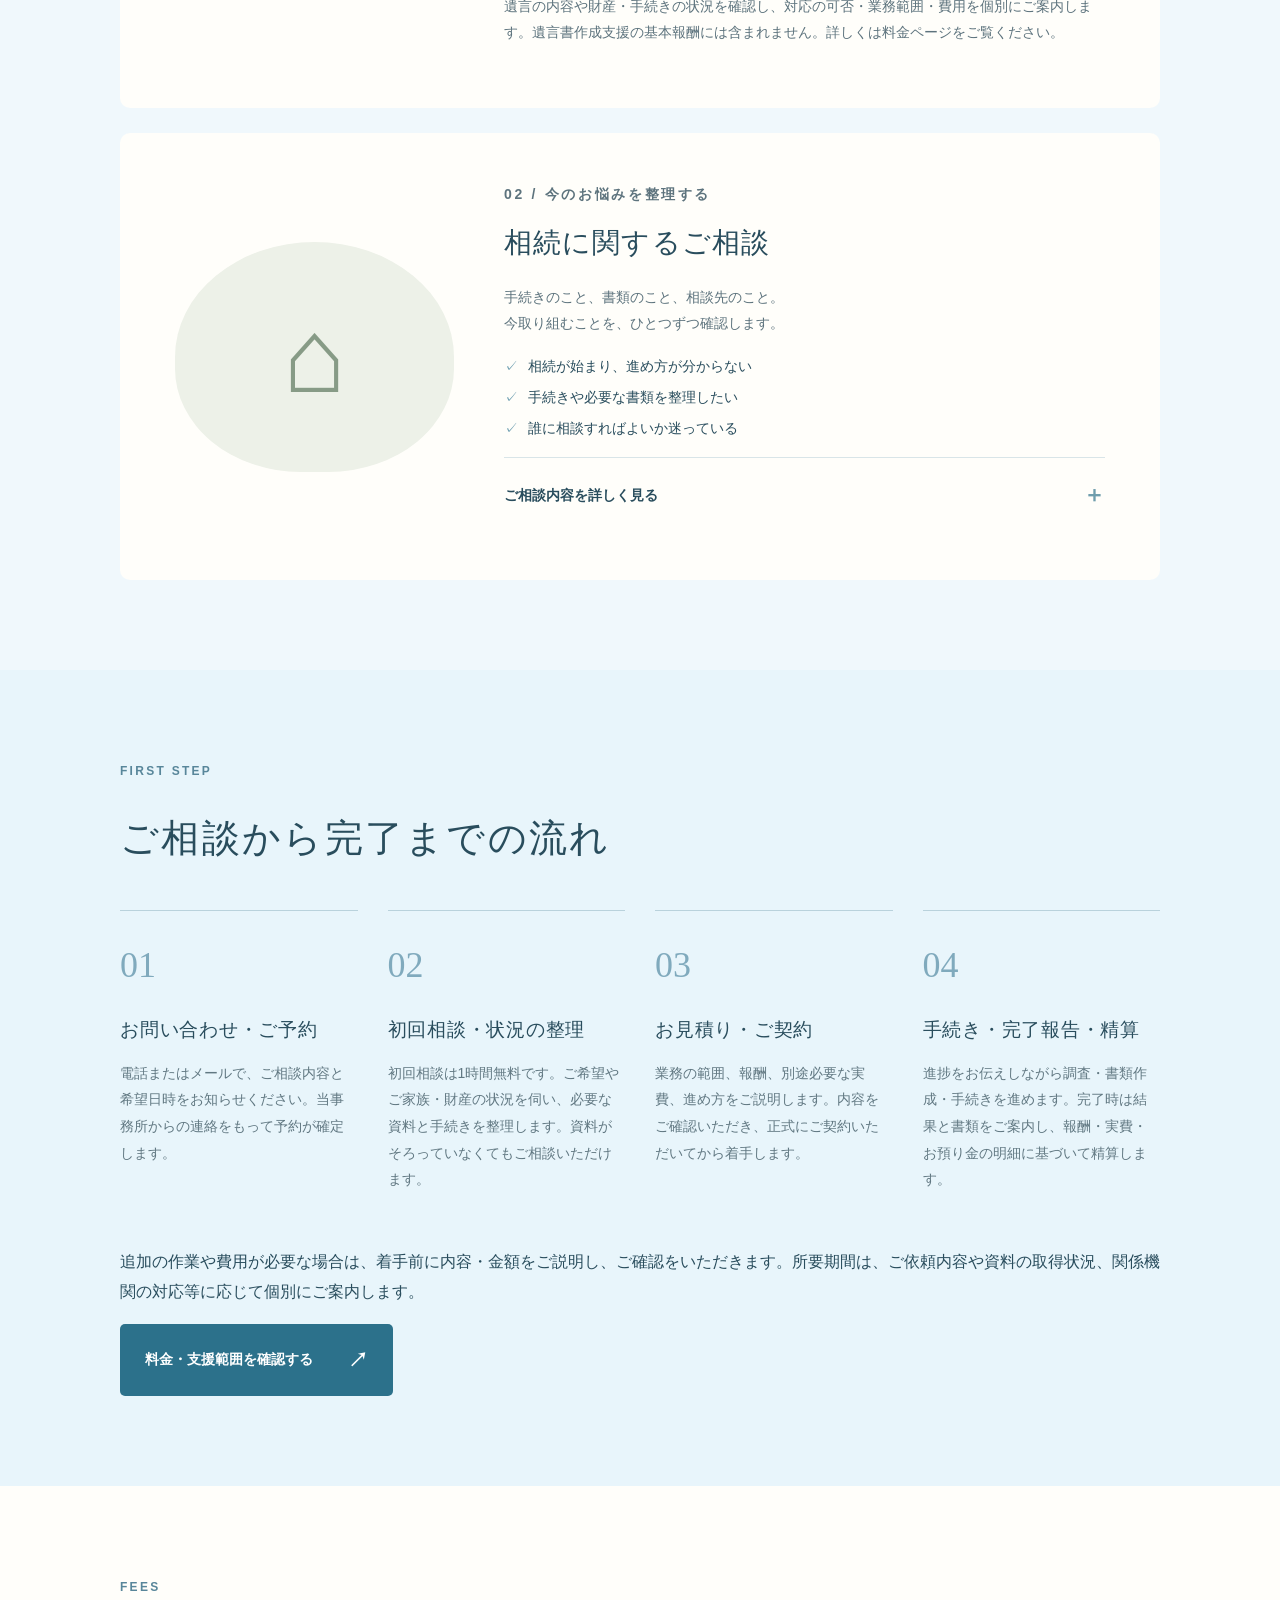
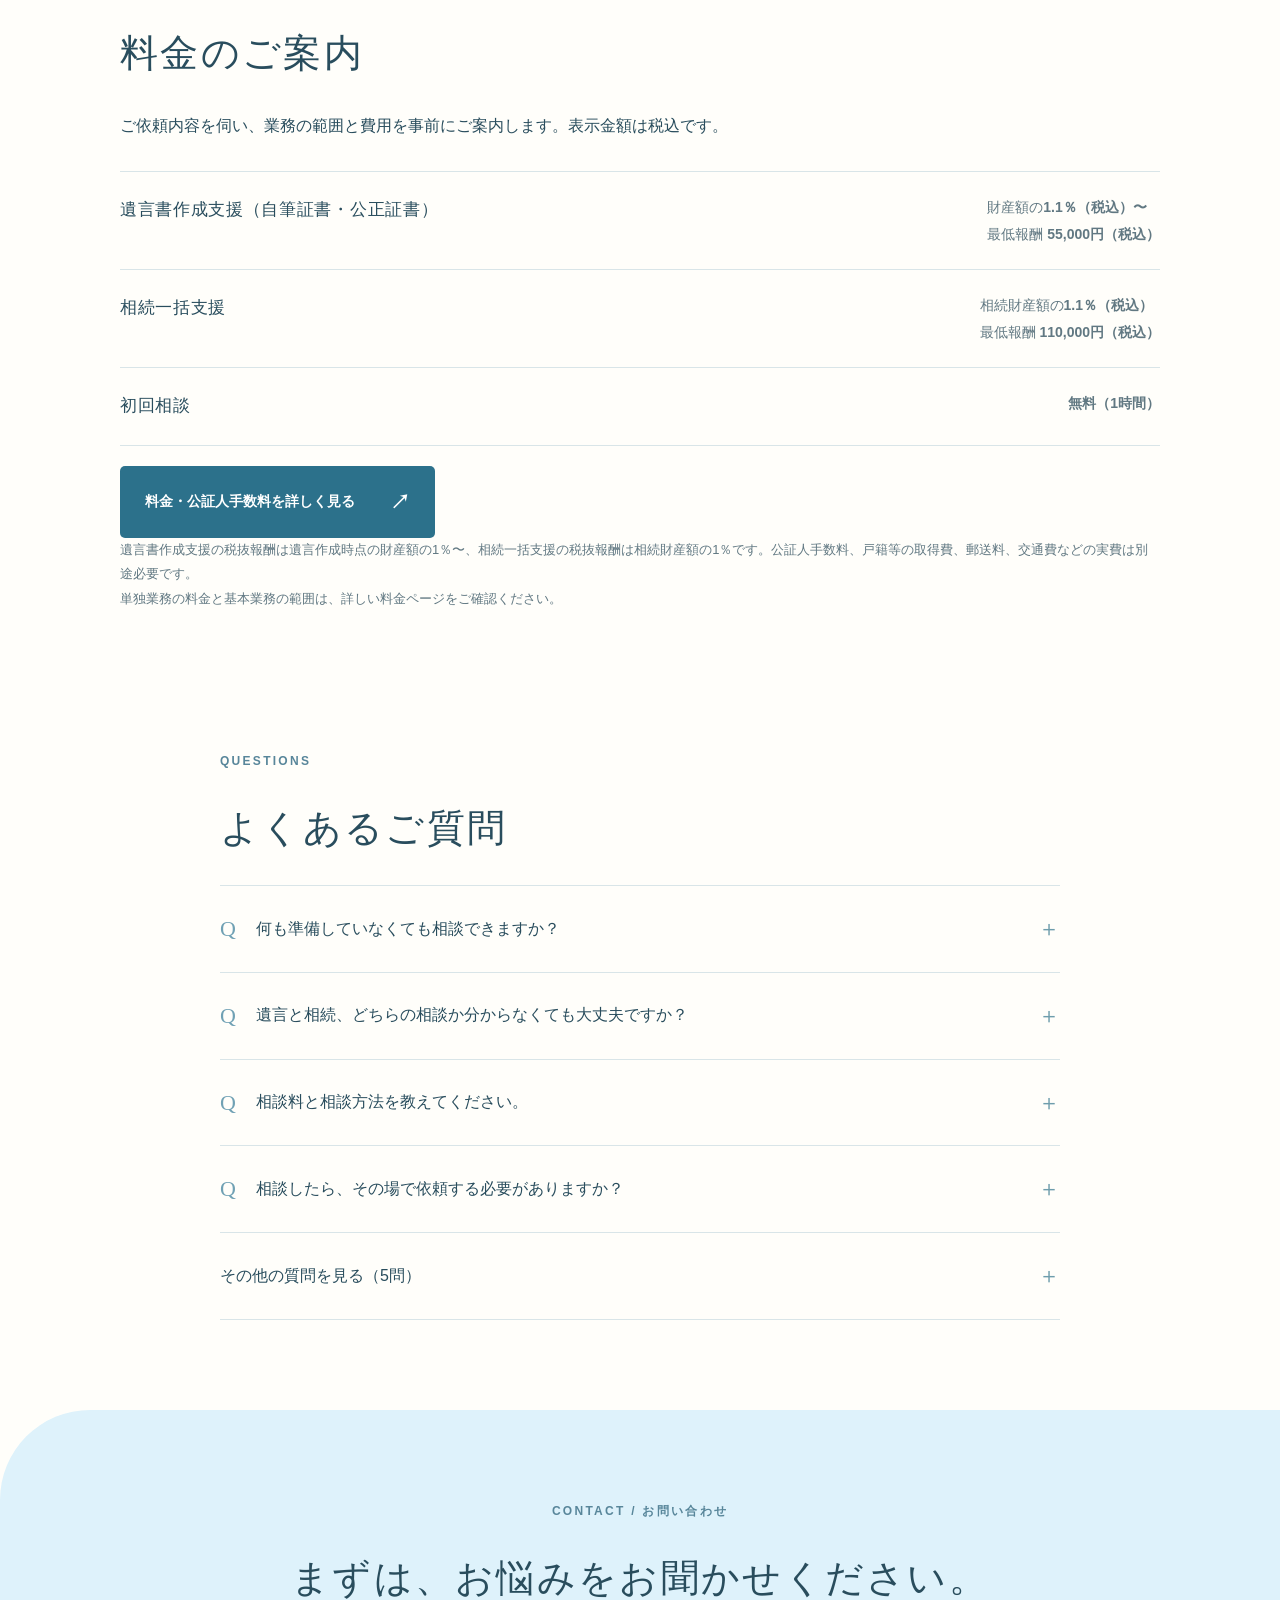
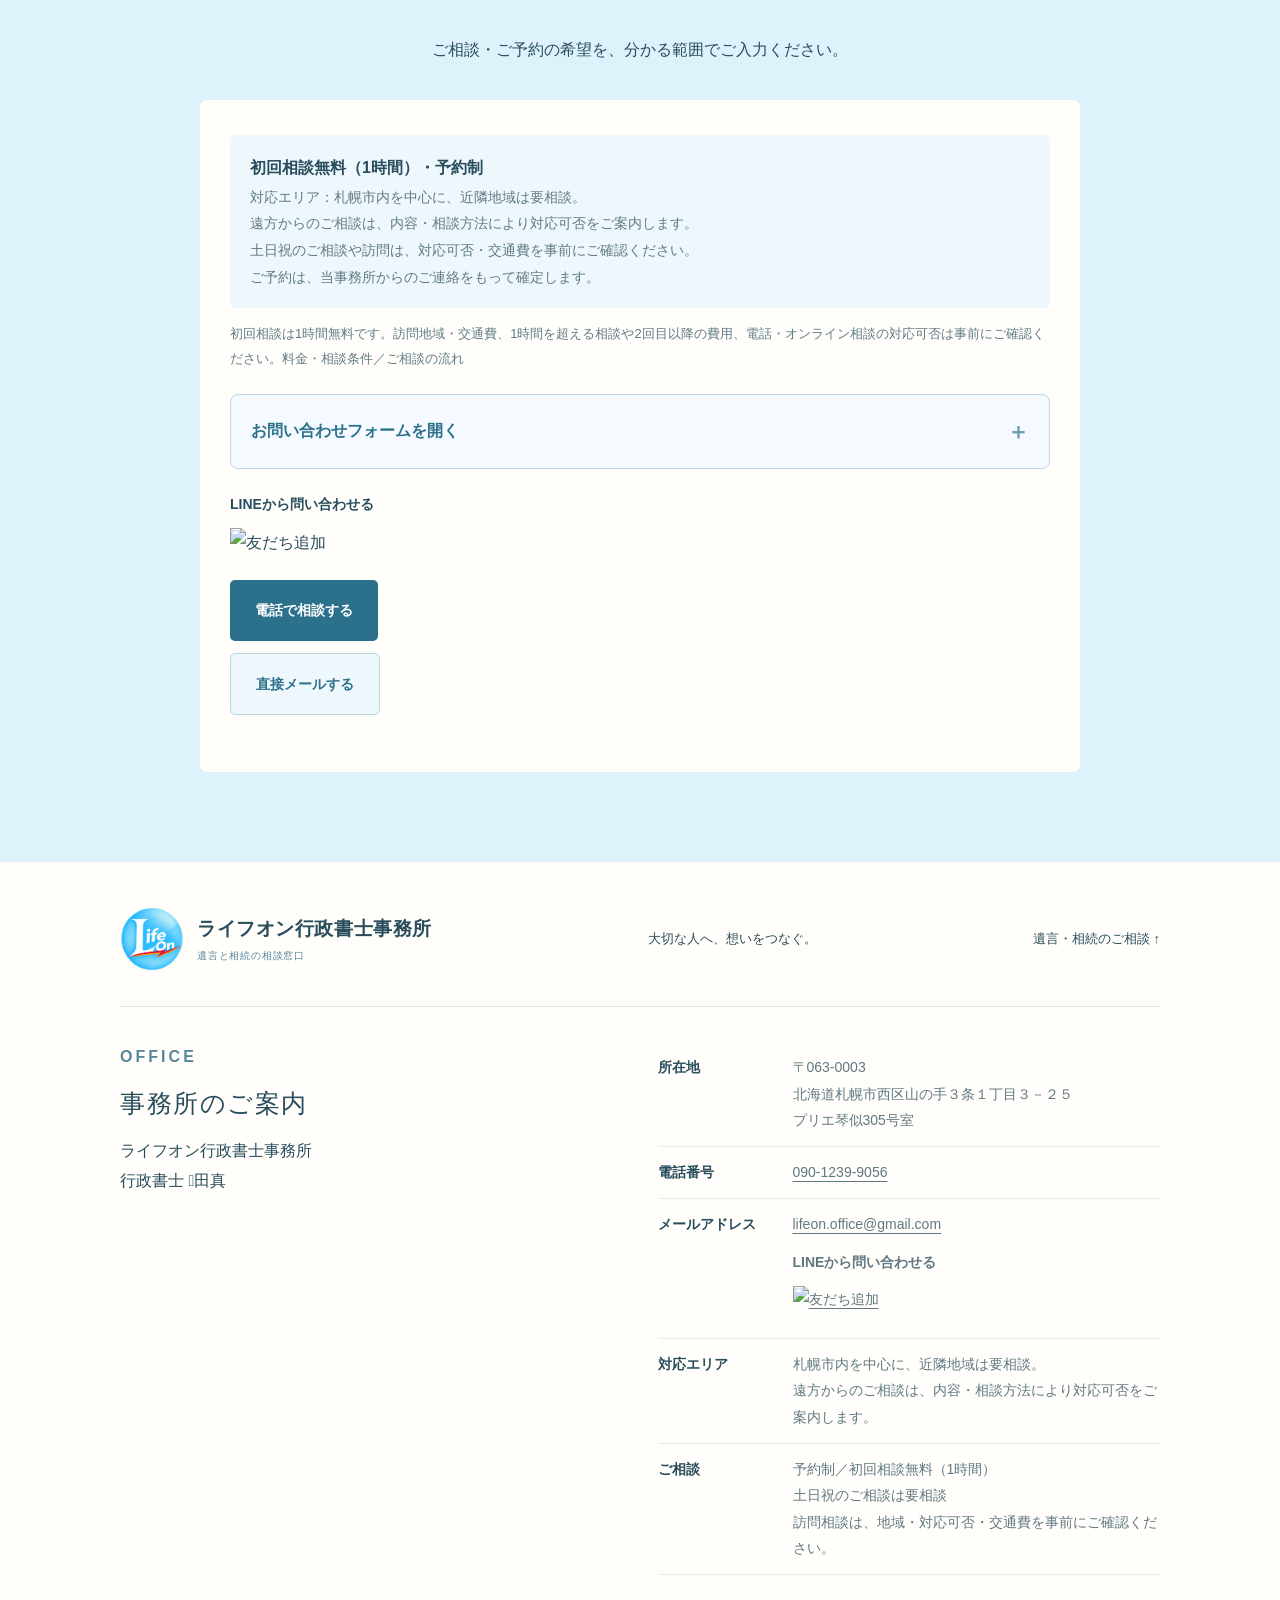
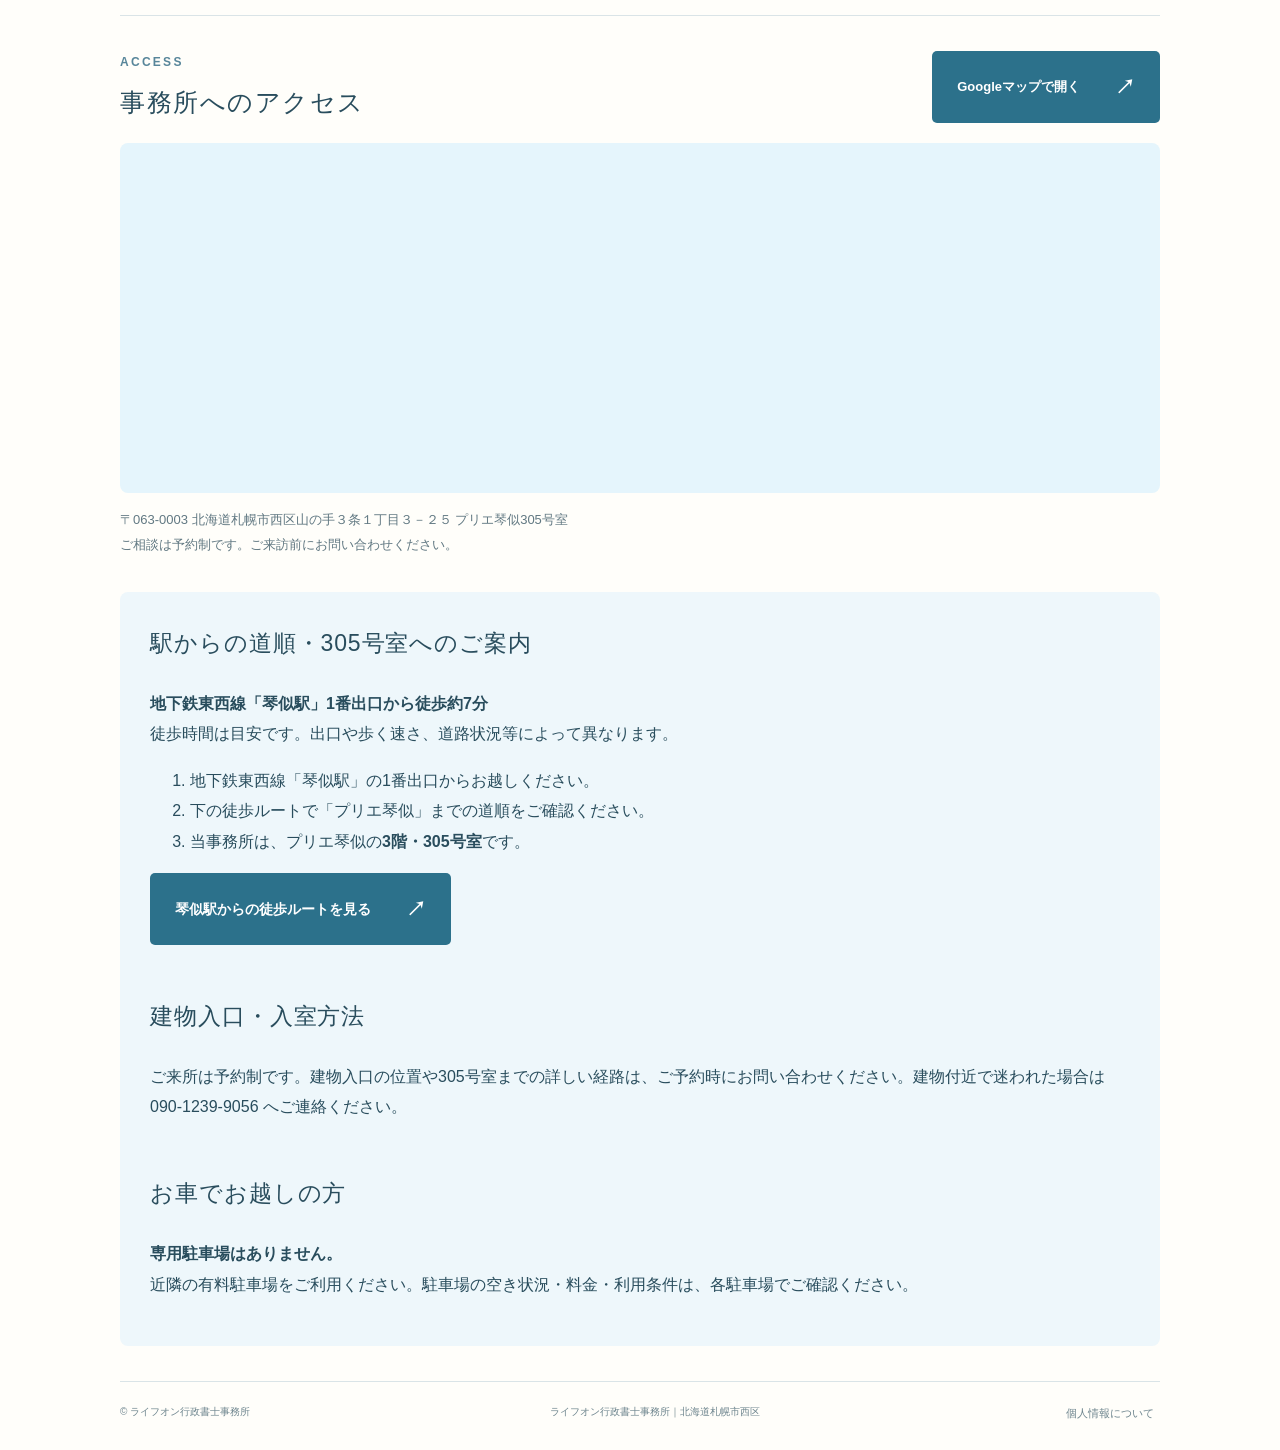
==== commit e70c7573: "Add administrative scrivener name below office name on homepage" ====
--- a/index.html
+++ b/index.html
@@ -1,5 +1,5 @@
 <!DOCTYPE html>
-<html lang="ja"><head><meta charset="utf-8"><meta name="viewport" content="width=device-width,initial-scale=1"><title>ライフオン行政書士事務所｜遺言と相続のご相談</title><meta name="description" content="大切な人へ、想いをつなぐ。ライフオン行政書士事務所の遺言作成・相続相談サイト。"><link rel="icon" type="image/png" href="lifeon-logo.png"><meta name="theme-color" content="#e5f5fc"><link rel="stylesheet" href="style.css?v=hero-spacing-20261024"></head><body>
+<html lang="ja"><head><meta charset="utf-8"><meta name="viewport" content="width=device-width,initial-scale=1"><title>ライフオン行政書士事務所｜遺言と相続のご相談</title><meta name="description" content="大切な人へ、想いをつなぐ。ライフオン行政書士事務所の遺言作成・相続相談サイト。"><link rel="icon" type="image/png" href="lifeon-logo.png"><meta name="theme-color" content="#e5f5fc"><link rel="stylesheet" href="style.css?v=form-height-20261113"></head><body>
 <header><a class="logo" href="#" aria-label="ライフオン行政書士事務所 ホーム"><img class="brand-image" src="lifeon-logo.png" alt="Life On ライフオン行政書士事務所のロゴ" width="72" height="72"><span class="brand-name">ライフオン行政書士事務所<span class="brand-tagline">遺言と相続の相談窓口</span></span></a><nav aria-label="メインナビゲーション"><a href="#services">ご相談内容</a><a href="#flow">ご相談の流れ</a><a href="fees.html">料金</a><a href="profile.html">行政書士紹介</a><a href="#faq">よくあるご質問</a><a class="button small" href="#contact">お問い合わせ <span>↗</span></a></nav><button id="menu" aria-label="メニューを開く" aria-expanded="false">☰</button></header>
 <main><section class="hero"><div class="hero-copy"><p class="eyebrow hero-area">札幌エリアの相続・遺言相談</p><p class="hero-note hero-location">札幌市西区・琴似のライフオン行政書士事務所</p><h1>大切な人へ、<br>想いをつなぐ。</h1><p class="intro">これからの安心を、今から少しずつ。<br>遺言の準備も、相続のお悩みも。<br>あなたの想いを伺うところから、始めます。</p><p class="reservation-note"><strong>初回相談1時間無料・予約制</strong><br>ご相談内容がまとまっていなくても、お気軽にお問い合わせください。</p><a class="button" href="#services">お悩みに合うご相談を見つける <span>↓</span></a><p class="hero-note">まだ考えがまとまっていなくても、大丈夫です。</p></div><div class="visual"><svg viewBox="0 0 620 580" role="img" aria-labelledby="scene"><title id="scene">青空の下の家と、想いを届ける手紙のイラスト</title><defs><linearGradient id="sky" x2="0" y2="1"><stop stop-color="#d5edf5"/><stop offset="1" stop-color="#f4fafb"/></linearGradient></defs><path d="M310 25C465 25 575 142 580 297S484 551 315 555S38 443 38 295S144 25 310 25" fill="url(#sky)"/><circle cx="457" cy="123" r="40" fill="#fffaf0"/><g fill="#fff" opacity=".8"><path d="M82 150q0-25 27-23q12-36 45-15q26-5 30 24q23 0 26 21H82"/><path d="M395 229q0-19 22-18q14-26 35-12q25-4 29 23h20v14H395"/></g><path d="M74 423Q315 360 553 430v51Q300 565 74 459" fill="#c9e0dc"/><path d="M294 434Q385 455 414 533" fill="none" stroke="#f9f8ef" stroke-width="36"/><g><path d="M182 258l120-103l126 103" fill="#709ab0"/><path d="M203 249h202v184H203z" fill="#fffdf6"/><path d="M179 258l124-103l125 103" fill="none" stroke="#426c80" stroke-width="9" stroke-linejoin="round"/><path d="M285 344h42v89h-42" fill="#d7bda0"/><path d="M224 285h46v43h-46zm118 0h42v43h-42z" fill="#bbdce8"/><path d="M247 285v43m-23-22h46m93-21v43m-21-22h42" stroke="#fffdf6" stroke-width="5"/><path d="M371 175v-27h23v47" fill="#709ab0"/></g><g stroke="#749485" stroke-width="7"><path d="M127 425V300m361 143V329"/></g><g fill="#98bdab"><ellipse cx="127" cy="306" rx="38" ry="62"/><ellipse cx="487" cy="339" rx="35" ry="53"/></g><g transform="rotate(-12 170 420)"><rect x="70" y="377" width="187" height="114" rx="8" fill="#fff" stroke="#b5d1df" stroke-width="2"/><path d="M70 384l94 68l93-68m-185 102l63-48m119 48l-64-48" fill="none" stroke="#b5d1df" stroke-width="2"/><path d="M158 431c-25-19-5-34 6-21c12-14 32 2 6 23l-6 5z" fill="#91bdce"/></g><g fill="#fff"><path d="M488 290l8-13l8 13l-8 13z"/><circle cx="98" cy="222" r="5"/></g></svg><div class="visual-label">あなたと、ご家族のこれからに。</div></div><span class="scroll">SCROLL —</span></section>
 <section id="services" class="services"><div class="wrap"><div class="section-top"><div><p class="eyebrow">OUR SERVICES</p><h2>遺言と相続、ふたつのご相談。</h2></div><p>あなたの状況に合わせて、<br>次の一歩を一緒に整理します。</p></div><article class="service"><div class="service-icon">✉</div><div><p class="eyebrow">01 / これからに備える</p><h3>遺言作成に向けたご相談</h3><p>大切な人に、何を、どのように伝えたいか。<br>あなたの希望を整理するところから始めます。</p><ul><li>家族のために準備したい</li><li>財産や希望を整理しておきたい</li><li>作成に向けて必要な準備を知りたい</li></ul><details><summary>ご相談内容を詳しく見る <span>＋</span></summary><p>ご家族への想いや財産についての希望を伺い、作成の目的、準備する情報、次に確認することを整理します。実際に担当する業務の範囲や専門家への相談が必要な内容は、個別にご案内します。</p></details><p><strong>遺言執行業務：要相談</strong><br>遺言の内容や財産・手続きの状況を確認し、対応の可否・業務範囲・費用を個別にご案内します。遺言書作成支援の基本報酬には含まれません。<a href="fees.html#will-execution">詳しくは料金ページをご覧ください。</a></p></div></article><article class="service"><div class="service-icon house">⌂</div><div><p class="eyebrow">02 / 今のお悩みを整理する</p><h3>相続に関するご相談</h3><p>手続きのこと、書類のこと、相談先のこと。<br>今取り組むことを、ひとつずつ確認します。</p><ul><li>相続が始まり、進め方が分からない</li><li>手続きや必要な書類を整理したい</li><li>誰に相談すればよいか迷っている</li></ul><details><summary>ご相談内容を詳しく見る <span>＋</span></summary><p>現在の状況とお困りごとを伺い、ご家族・財産・書類に関する情報、必要な手続きや相談先を整理します。具体的な支援内容と担当範囲は、ご相談時に確認します。</p></details></div></article></div></section>
@@ -7,7 +7,7 @@
 <section id="flow" class="flow"><div class="wrap"><p class="eyebrow">FIRST STEP</p><h2>ご相談から完了までの流れ</h2><div class="steps"><article><span>01</span><h3>お問い合わせ・ご予約</h3><p>電話またはメールで、ご相談内容と希望日時をお知らせください。当事務所からの連絡をもって予約が確定します。</p></article><article><span>02</span><h3>初回相談・状況の整理</h3><p>初回相談は1時間無料です。ご希望やご家族・財産の状況を伺い、必要な資料と手続きを整理します。資料がそろっていなくてもご相談いただけます。</p></article><article><span>03</span><h3>お見積り・ご契約</h3><p>業務の範囲、報酬、別途必要な実費、進め方をご説明します。内容をご確認いただき、正式にご契約いただいてから着手します。</p></article><article><span>04</span><h3>手続き・完了報告・精算</h3><p>進捗をお伝えしながら調査・書類作成・手続きを進めます。完了時は結果と書類をご案内し、報酬・実費・お預り金の明細に基づいて精算します。</p></article></div><p>追加の作業や費用が必要な場合は、着手前に内容・金額をご説明し、ご確認をいただきます。所要期間は、ご依頼内容や資料の取得状況、関係機関の対応等に応じて個別にご案内します。</p><a class="button" href="fees.html">料金・支援範囲を確認する <span aria-hidden="true">↗</span></a></div></section>
 <section id="fees" class="fees wrap"><p class="eyebrow">FEES</p><h2>料金のご案内</h2><p>ご依頼内容を伺い、業務の範囲と費用を事前にご案内します。表示金額は税込です。</p><div class="fee-table"><div><h3>遺言書作成支援（自筆証書・公正証書）</h3><p>財産額の<strong>1.1％（税込）〜</strong><br>最低報酬 <strong>55,000円（税込）</strong></p></div><div><h3>相続一括支援</h3><p>相続財産額の<strong>1.1％（税込）</strong><br>最低報酬 <strong>110,000円（税込）</strong></p></div><div><h3>初回相談</h3><p><strong>無料（1時間）</strong></p></div></div><a class="button" href="fees.html">料金・公証人手数料を詳しく見る <span>↗</span></a><p class="fee-note">遺言書作成支援の税抜報酬は遺言作成時点の財産額の1％〜、相続一括支援の税抜報酬は相続財産額の1％です。公証人手数料、戸籍等の取得費、郵送料、交通費などの実費は別途必要です。<br>単独業務の料金と基本業務の範囲は、詳しい料金ページをご確認ください。</p></section><section id="faq" class="faq wrap"><p class="eyebrow">QUESTIONS</p><h2>よくあるご質問</h2><details><summary><span class="q">Q</span> 何も準備していなくても相談できますか？<span>＋</span></summary><p>はい。現在の状況を分かる範囲でお聞かせください。戸籍や財産の資料がそろっていなくても、必要なものと準備の進め方を一緒に整理します。お手元にある資料は、ご予約時に内容をお知らせください。</p></details><details><summary><span class="q">Q</span> 遺言と相続、どちらの相談か分からなくても大丈夫ですか？<span>＋</span></summary><p>はい。ご相談の種類が決まっていなくても大丈夫です。ご自身の財産を将来どう引き継ぎたいか、ご家族が亡くなられた後の手続きなど、お悩みからお聞かせください。</p></details><details><summary><span class="q">Q</span> 相談料と相談方法を教えてください。<span>＋</span></summary><p>初回相談は1時間無料・予約制です。対応エリアは札幌市内を中心に、近隣地域は要相談です。遠方からのご相談は、内容・相談方法により対応可否をご案内します。事務所への来所・訪問の方法、訪問地域・交通費、土日祝の相談は事前にご確認ください。電話・オンラインでのご相談は、対応可否と方法をお問い合わせください。1時間を超える相談や2回目以降の相談については、費用の有無と金額を事前にご案内します。</p></details><details><summary><span class="q">Q</span> 相談したら、その場で依頼する必要がありますか？<span>＋</span></summary><p>いいえ。支援内容とお見積りをご確認いただいてから、ご依頼をご検討いただけます。正式な契約前に、業務の範囲・報酬・実費をご説明します。</p></details><details class="faq-more"><summary>その他の質問を見る（5問）<span aria-hidden="true">＋</span></summary><div class="faq-more-body"><details><summary><span class="q">Q</span> 相続人が遠方に住んでいても相談できますか？<span>＋</span></summary><p>まずはご相談ください。相続人の所在地、必要書類、本人確認や署名等の方法を確認し、郵送等で進められる範囲と必要な対応を個別にご案内します。</p></details><details><summary><span class="q">Q</span> 完了までにどのくらいかかりますか？<span>＋</span></summary><p>ご依頼内容、戸籍等の取得状況、財産の内容、関係機関の対応などによって異なります。初回相談で状況を伺い、見込まれる期間と進め方をご案内します。期限のあるご事情は、ご予約時にお知らせください。</p></details><details><summary><span class="q">Q</span> 追加費用はいつ分かりますか？<span>＋</span></summary><p>基本の支援範囲と実費を区別してお見積りします。相続一括支援の預貯金手続きは5金融機関までが基本報酬に含まれ、6金融機関以上は追加報酬の対象です。追加作業が必要な場合も、着手前に内容・金額をご説明し、ご確認をいただきます。詳しくは<a href="fees.html">料金ページ</a>をご覧ください。</p></details><details><summary><span class="q">Q</span> 途中で依頼を取りやめる場合はどうなりますか？<span>＋</span></summary><p>ご意向をお知らせください。契約内容と、その時点までに行った作業・発生した実費・受領済みの金額を確認し、精算内容をご説明します。返金が生じる場合は、方法・時期を確認のうえ、合理的な期間内に対応します。</p></details><details><summary><span class="q">Q</span> 問い合わせフォームに入力すれば送信されますか？<span>＋</span></summary><p>入力後、Googleフォーム内の「送信」を押し、「お問い合わせを受け付けました」と表示されれば受付完了です。メールアプリで送信する必要はありません。フォームが表示されない場合は「別の画面でフォームを開く」をご利用ください。ご予約は当事務所からの連絡をもって確定します。返信が届かない場合は迷惑メールフォルダをご確認のうえ、お電話でお問い合わせください。</p></details></div></details></section>
 <section id="contact" class="contact"><div class="wrap"><p class="eyebrow">CONTACT / お問い合わせ</p><h2>まずは、お悩みをお聞かせください。</h2><p>ご相談・ご予約の希望を、分かる範囲でご入力ください。</p><div class="contact-box inquiry-box"><p class="reservation-note"><strong>初回相談無料（1時間）・予約制</strong><br>対応エリア：札幌市内を中心に、近隣地域は要相談。<br>遠方からのご相談は、内容・相談方法により対応可否をご案内します。<br>土日祝のご相談や訪問は、対応可否・交通費を事前にご確認ください。<br>ご予約は、当事務所からのご連絡をもって確定します。</p><p class="inquiry-note">初回相談は1時間無料です。訪問地域・交通費、1時間を超える相談や2回目以降の費用、電話・オンライン相談の対応可否は事前にご確認ください。<a href="fees.html">料金・相談条件</a>／<a href="index.html#flow">ご相談の流れ</a></p><details class="inquiry-fold"><summary><span class="inquiry-fold-closed">お問い合わせフォームを開く</span><span class="inquiry-fold-open">お問い合わせフォームを閉じる</span><span aria-hidden="true">＋</span></summary><div class="inquiry-fold-body"><p class="inquiry-note"><strong>入力後、フォーム内の「送信」を押すと受付が完了します。</strong><br>メールアプリを開く必要はありません。ご予約は当事務所からの連絡をもって確定します。</p><p class="inquiry-note">Googleフォームで受け付けます。入力内容はご相談への対応・連絡・日程調整に利用します。</p><a class="button email-button" href="https://docs.google.com/forms/d/e/1FAIpQLSfq7cvGWejq6gwGf9gxUPGejqv013cFm9ikyirLDEMGY1sHUg/viewform" target="_blank" rel="noopener noreferrer">別の画面でフォームを開く ↗</a><iframe class="google-inquiry-frame" title="ライフオン行政書士事務所 お問い合わせ・ご相談予約フォーム" data-src="https://docs.google.com/forms/d/e/1FAIpQLSfq7cvGWejq6gwGf9gxUPGejqv013cFm9ikyirLDEMGY1sHUg/viewform?embedded=true" width="100%" height="3400" style="display:block;width:100%;border:0;margin-top:20px" loading="lazy">読み込んでいます…</iframe><noscript><p>上の「別の画面でフォームを開く」から入力・送信してください。</p></noscript></div></details><div class="inquiry-direct" style="flex-direction:column;align-items:flex-start"><div style="display:flex;flex-direction:column;align-items:flex-start;gap:6px"><span style="font-size:14px;font-weight:bold">LINEから問い合わせる</span><a href="https://lin.ee/yCqL7Pf" target="_blank" rel="noopener noreferrer" aria-label="LINEで友だち追加（新しいタブで開く）" style="display:inline-flex;align-items:center;align-self:flex-start;min-height:44px"><img src="https://scdn.line-apps.com/n/line_add_friends/btn/ja.png" alt="友だち追加" height="36" loading="lazy" decoding="async" style="height:36px;width:auto;border:0"></a></div><a class="button" href="tel:09012399056">電話で相談する</a><a class="button email-button" href="mailto:lifeon.office@gmail.com">直接メールする</a></div></div></div></section>
-</main><footer class="wrap"><div class="footer-main"><a class="logo" href="#" aria-label="ライフオン行政書士事務所 ホーム"><img class="brand-image" src="lifeon-logo.png" alt="Life On ライフオン行政書士事務所のロゴ" width="72" height="72"><span class="brand-name">ライフオン行政書士事務所<span class="brand-tagline">遺言と相続の相談窓口</span></span></a><p>大切な人へ、想いをつなぐ。</p><a href="#services">遺言・相続のご相談 ↑</a></div><section class="office-info" aria-labelledby="office-heading"><div><p class="eyebrow">OFFICE</p><h2 id="office-heading">事務所のご案内</h2><p>ライフオン行政書士事務所</p></div><dl><div><dt>所在地</dt><dd>〒063-0003<br>北海道札幌市西区山の手３条１丁目３－２５<br>プリエ琴似305号室</dd></div><div><dt>電話番号</dt><dd><a href="tel:09012399056">090-1239-9056</a></dd></div><div><dt>メールアドレス</dt><dd><a href="mailto:lifeon.office@gmail.com">lifeon.office@gmail.com</a><div style="margin-top:12px"><span style="display:block;font-size:14px;font-weight:bold;margin-bottom:6px">LINEから問い合わせる</span><a href="https://lin.ee/yCqL7Pf" target="_blank" rel="noopener noreferrer" aria-label="LINEで友だち追加（新しいタブで開く）" style="display:inline-flex;align-items:center;min-height:44px"><img src="https://scdn.line-apps.com/n/line_add_friends/btn/ja.png" alt="友だち追加" height="36" loading="lazy" decoding="async" style="height:36px;width:auto;border:0"></a></div></dd></div><div><dt>対応エリア</dt><dd>札幌市内を中心に、近隣地域は要相談。<br>遠方からのご相談は、内容・相談方法により対応可否をご案内します。</dd></div><div><dt>ご相談</dt><dd>予約制／初回相談無料（1時間）<br>土日祝のご相談は要相談<br>訪問相談は、地域・対応可否・交通費を事前にご確認ください。</dd></div></dl></section><section class="office-map" aria-labelledby="map-heading"><div class="map-heading"><div><p class="eyebrow">ACCESS</p><h2 id="map-heading">事務所へのアクセス</h2></div><a class="button" href="https://maps.app.goo.gl/WJKY1qHz72zWQYqL8" target="_blank" rel="noopener noreferrer">Googleマップで開く <span aria-hidden="true">↗</span></a></div><iframe title="ライフオン行政書士事務所の所在地をGoogleマップで表示" src="https://maps.google.com/maps?cid=8251290529354600861&output=embed" loading="lazy" referrerpolicy="no-referrer-when-downgrade" allowfullscreen></iframe><p>〒063-0003 北海道札幌市西区山の手３条１丁目３－２５ プリエ琴似305号室<br>ご相談は予約制です。ご来訪前にお問い合わせください。</p><div class="fee-example" aria-label="ご来所案内"><h3>駅からの道順・305号室へのご案内</h3><!-- 建物の交通案内参照：https://connectgroup.co.jp/facilities/sapporo/second_kotoni ／2026-10-17確認 --><p><strong>地下鉄東西線「琴似駅」1番出口から徒歩約7分</strong><br>徒歩時間は目安です。出口や歩く速さ、道路状況等によって異なります。</p><ol><li>地下鉄東西線「琴似駅」の1番出口からお越しください。</li><li>下の徒歩ルートで「プリエ琴似」までの道順をご確認ください。</li><li>当事務所は、プリエ琴似の<strong>3階・305号室</strong>です。</li></ol><a class="button" href="https://www.google.com/maps/dir/?api=1&amp;origin=%E6%9C%AD%E5%B9%8C%E5%B8%82%E5%96%B6%E5%9C%B0%E4%B8%8B%E9%89%84%E6%9D%B1%E8%A5%BF%E7%B7%9A%20%E7%90%B4%E4%BC%BC%E9%A7%85%201%E7%95%AA%E5%87%BA%E5%8F%A3&amp;destination=%E3%83%A9%E3%82%A4%E3%83%95%E3%82%AA%E3%83%B3%E8%A1%8C%E6%94%BF%E6%9B%B8%E5%A3%AB%E4%BA%8B%E5%8B%99%E6%89%80&amp;destination_place_id=ChIJ387kxmMpC18RndG57AR5gnI&amp;travelmode=walking" target="_blank" rel="noopener noreferrer">琴似駅からの徒歩ルートを見る <span aria-hidden="true">↗</span></a><h3 class="fee-subheading">建物入口・入室方法</h3><p>ご来所は予約制です。建物入口の位置や305号室までの詳しい経路は、ご予約時にお問い合わせください。建物付近で迷われた場合は <a href="tel:09012399056">090-1239-9056</a> へご連絡ください。</p><h3 class="fee-subheading">お車でお越しの方</h3><p><strong>専用駐車場はありません。</strong><br>近隣の有料駐車場をご利用ください。駐車場の空き状況・料金・利用条件は、各駐車場でご確認ください。</p></div></section><div class="footer-bottom"><small>© ライフオン行政書士事務所</small><small>ライフオン行政書士事務所｜北海道札幌市西区</small><button id="privacy">個人情報について</button></div></footer><dialog id="privacy-dialog"><h2>個人情報について</h2><p>お問い合わせフォームはGoogleフォームを利用しています。「送信」を押すと、入力内容がGoogleのサービスを通じて当事務所に送信され、当事務所のGoogleフォーム・回答管理用スプレッドシートに保存されます。お名前・連絡先・ご相談内容は、お問い合わせへの対応・ご連絡・日程調整に利用します。回答内容を一般公開することはありません。ご本人の同意がある場合や法令に基づく場合を除き、第三者に提供しません。個人情報に関するお問い合わせは lifeon.office@gmail.com へご連絡ください。</p><button class="button" id="close-privacy">閉じる</button></dialog><script src="script.js?v=google-form-20261112"></script></body></html>
+</main><footer class="wrap"><div class="footer-main"><a class="logo" href="#" aria-label="ライフオン行政書士事務所 ホーム"><img class="brand-image" src="lifeon-logo.png" alt="Life On ライフオン行政書士事務所のロゴ" width="72" height="72"><span class="brand-name">ライフオン行政書士事務所<span class="brand-tagline">遺言と相続の相談窓口</span></span></a><p>大切な人へ、想いをつなぐ。</p><a href="#services">遺言・相続のご相談 ↑</a></div><section class="office-info" aria-labelledby="office-heading"><div><p class="eyebrow">OFFICE</p><h2 id="office-heading">事務所のご案内</h2><p>ライフオン行政書士事務所<br>行政書士 𠮷田真</p></div><dl><div><dt>所在地</dt><dd>〒063-0003<br>北海道札幌市西区山の手３条１丁目３－２５<br>プリエ琴似305号室</dd></div><div><dt>電話番号</dt><dd><a href="tel:09012399056">090-1239-9056</a></dd></div><div><dt>メールアドレス</dt><dd><a href="mailto:lifeon.office@gmail.com">lifeon.office@gmail.com</a><div style="margin-top:12px"><span style="display:block;font-size:14px;font-weight:bold;margin-bottom:6px">LINEから問い合わせる</span><a href="https://lin.ee/yCqL7Pf" target="_blank" rel="noopener noreferrer" aria-label="LINEで友だち追加（新しいタブで開く）" style="display:inline-flex;align-items:center;min-height:44px"><img src="https://scdn.line-apps.com/n/line_add_friends/btn/ja.png" alt="友だち追加" height="36" loading="lazy" decoding="async" style="height:36px;width:auto;border:0"></a></div></dd></div><div><dt>対応エリア</dt><dd>札幌市内を中心に、近隣地域は要相談。<br>遠方からのご相談は、内容・相談方法により対応可否をご案内します。</dd></div><div><dt>ご相談</dt><dd>予約制／初回相談無料（1時間）<br>土日祝のご相談は要相談<br>訪問相談は、地域・対応可否・交通費を事前にご確認ください。</dd></div></dl></section><section class="office-map" aria-labelledby="map-heading"><div class="map-heading"><div><p class="eyebrow">ACCESS</p><h2 id="map-heading">事務所へのアクセス</h2></div><a class="button" href="https://maps.app.goo.gl/WJKY1qHz72zWQYqL8" target="_blank" rel="noopener noreferrer">Googleマップで開く <span aria-hidden="true">↗</span></a></div><iframe title="ライフオン行政書士事務所の所在地をGoogleマップで表示" src="https://maps.google.com/maps?cid=8251290529354600861&output=embed" loading="lazy" referrerpolicy="no-referrer-when-downgrade" allowfullscreen></iframe><p>〒063-0003 北海道札幌市西区山の手３条１丁目３－２５ プリエ琴似305号室<br>ご相談は予約制です。ご来訪前にお問い合わせください。</p><div class="fee-example" aria-label="ご来所案内"><h3>駅からの道順・305号室へのご案内</h3><!-- 建物の交通案内参照：https://connectgroup.co.jp/facilities/sapporo/second_kotoni ／2026-10-17確認 --><p><strong>地下鉄東西線「琴似駅」1番出口から徒歩約7分</strong><br>徒歩時間は目安です。出口や歩く速さ、道路状況等によって異なります。</p><ol><li>地下鉄東西線「琴似駅」の1番出口からお越しください。</li><li>下の徒歩ルートで「プリエ琴似」までの道順をご確認ください。</li><li>当事務所は、プリエ琴似の<strong>3階・305号室</strong>です。</li></ol><a class="button" href="https://www.google.com/maps/dir/?api=1&amp;origin=%E6%9C%AD%E5%B9%8C%E5%B8%82%E5%96%B6%E5%9C%B0%E4%B8%8B%E9%89%84%E6%9D%B1%E8%A5%BF%E7%B7%9A%20%E7%90%B4%E4%BC%BC%E9%A7%85%201%E7%95%AA%E5%87%BA%E5%8F%A3&amp;destination=%E3%83%A9%E3%82%A4%E3%83%95%E3%82%AA%E3%83%B3%E8%A1%8C%E6%94%BF%E6%9B%B8%E5%A3%AB%E4%BA%8B%E5%8B%99%E6%89%80&amp;destination_place_id=ChIJ387kxmMpC18RndG57AR5gnI&amp;travelmode=walking" target="_blank" rel="noopener noreferrer">琴似駅からの徒歩ルートを見る <span aria-hidden="true">↗</span></a><h3 class="fee-subheading">建物入口・入室方法</h3><p>ご来所は予約制です。建物入口の位置や305号室までの詳しい経路は、ご予約時にお問い合わせください。建物付近で迷われた場合は <a href="tel:09012399056">090-1239-9056</a> へご連絡ください。</p><h3 class="fee-subheading">お車でお越しの方</h3><p><strong>専用駐車場はありません。</strong><br>近隣の有料駐車場をご利用ください。駐車場の空き状況・料金・利用条件は、各駐車場でご確認ください。</p></div></section><div class="footer-bottom"><small>© ライフオン行政書士事務所</small><small>ライフオン行政書士事務所｜北海道札幌市西区</small><button id="privacy">個人情報について</button></div></footer><dialog id="privacy-dialog"><h2>個人情報について</h2><p>お問い合わせフォームはGoogleフォームを利用しています。「送信」を押すと、入力内容がGoogleのサービスを通じて当事務所に送信され、当事務所のGoogleフォーム・回答管理用スプレッドシートに保存されます。お名前・連絡先・ご相談内容は、お問い合わせへの対応・ご連絡・日程調整に利用します。回答内容を一般公開することはありません。ご本人の同意がある場合や法令に基づく場合を除き、第三者に提供しません。個人情報に関するお問い合わせは lifeon.office@gmail.com へご連絡ください。</p><button class="button" id="close-privacy">閉じる</button></dialog><script src="script.js?v=google-form-20261112"></script></body></html>
 
 
 
--- a/style.css
+++ b/style.css
@@ -18,3 +18,7 @@
 /* Keep the consultation area and office location together. */
 .hero-copy .hero-area{margin-bottom:4px}
 .hero-copy .hero-location{margin-top:0;margin-bottom:24px;line-height:1.5}
+
+/* Fit the embedded inquiry form without a long empty tail. Keep internal scrolling available on small screens and validation. */
+.google-inquiry-frame{height:2500px}
+@media(max-width:600px){.google-inquiry-frame{height:2900px}}
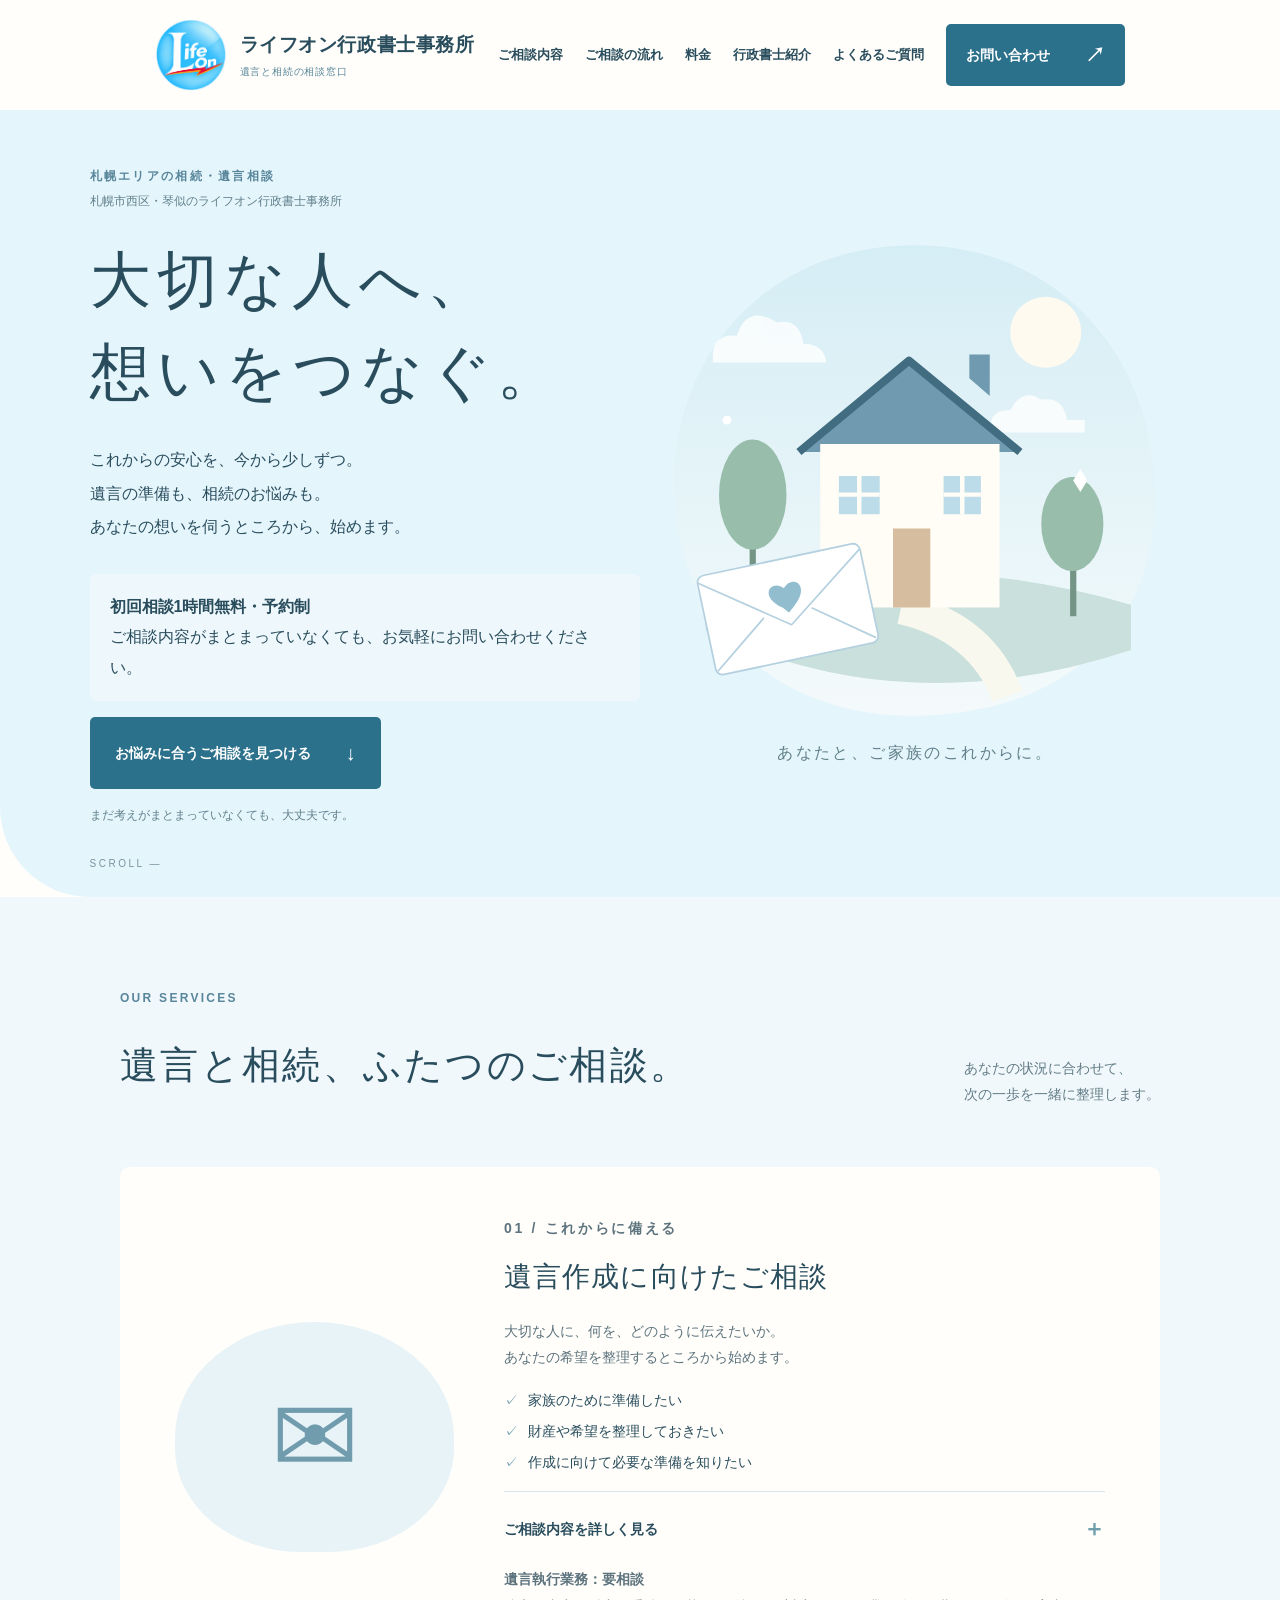
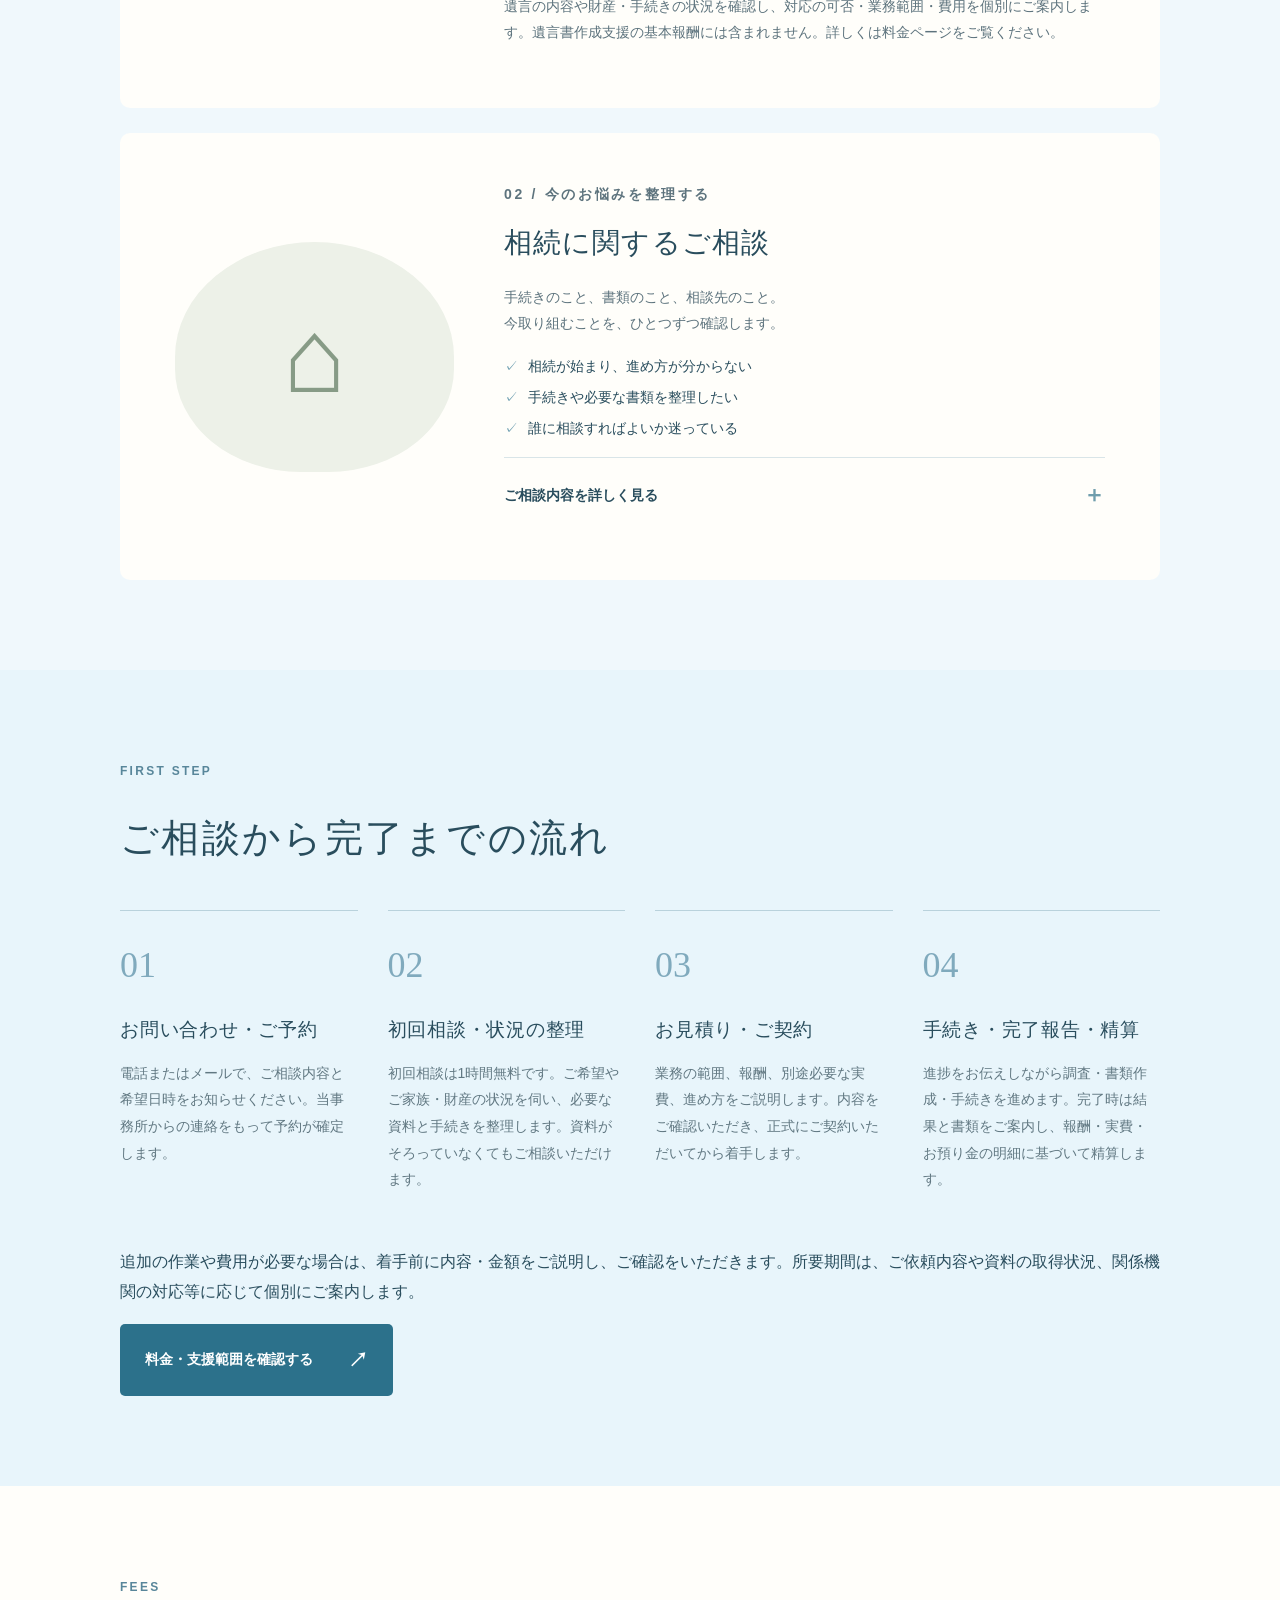
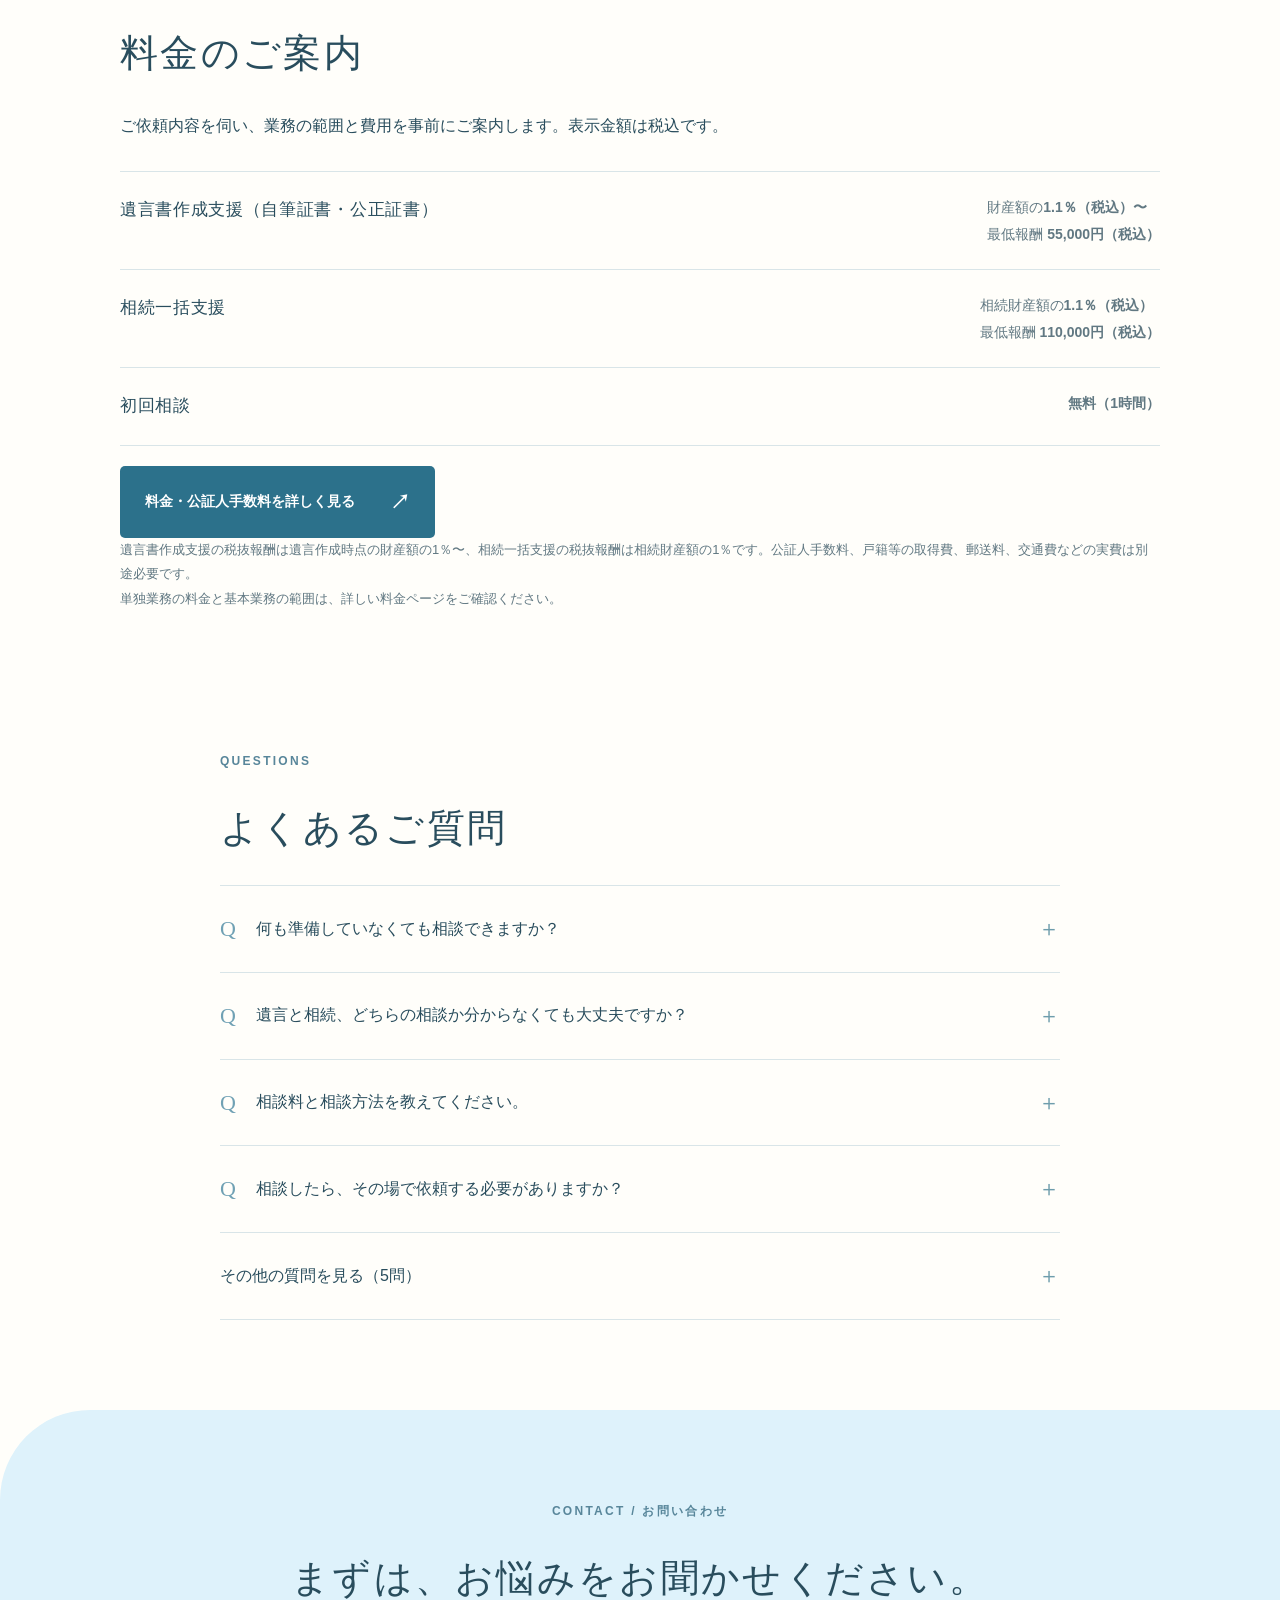
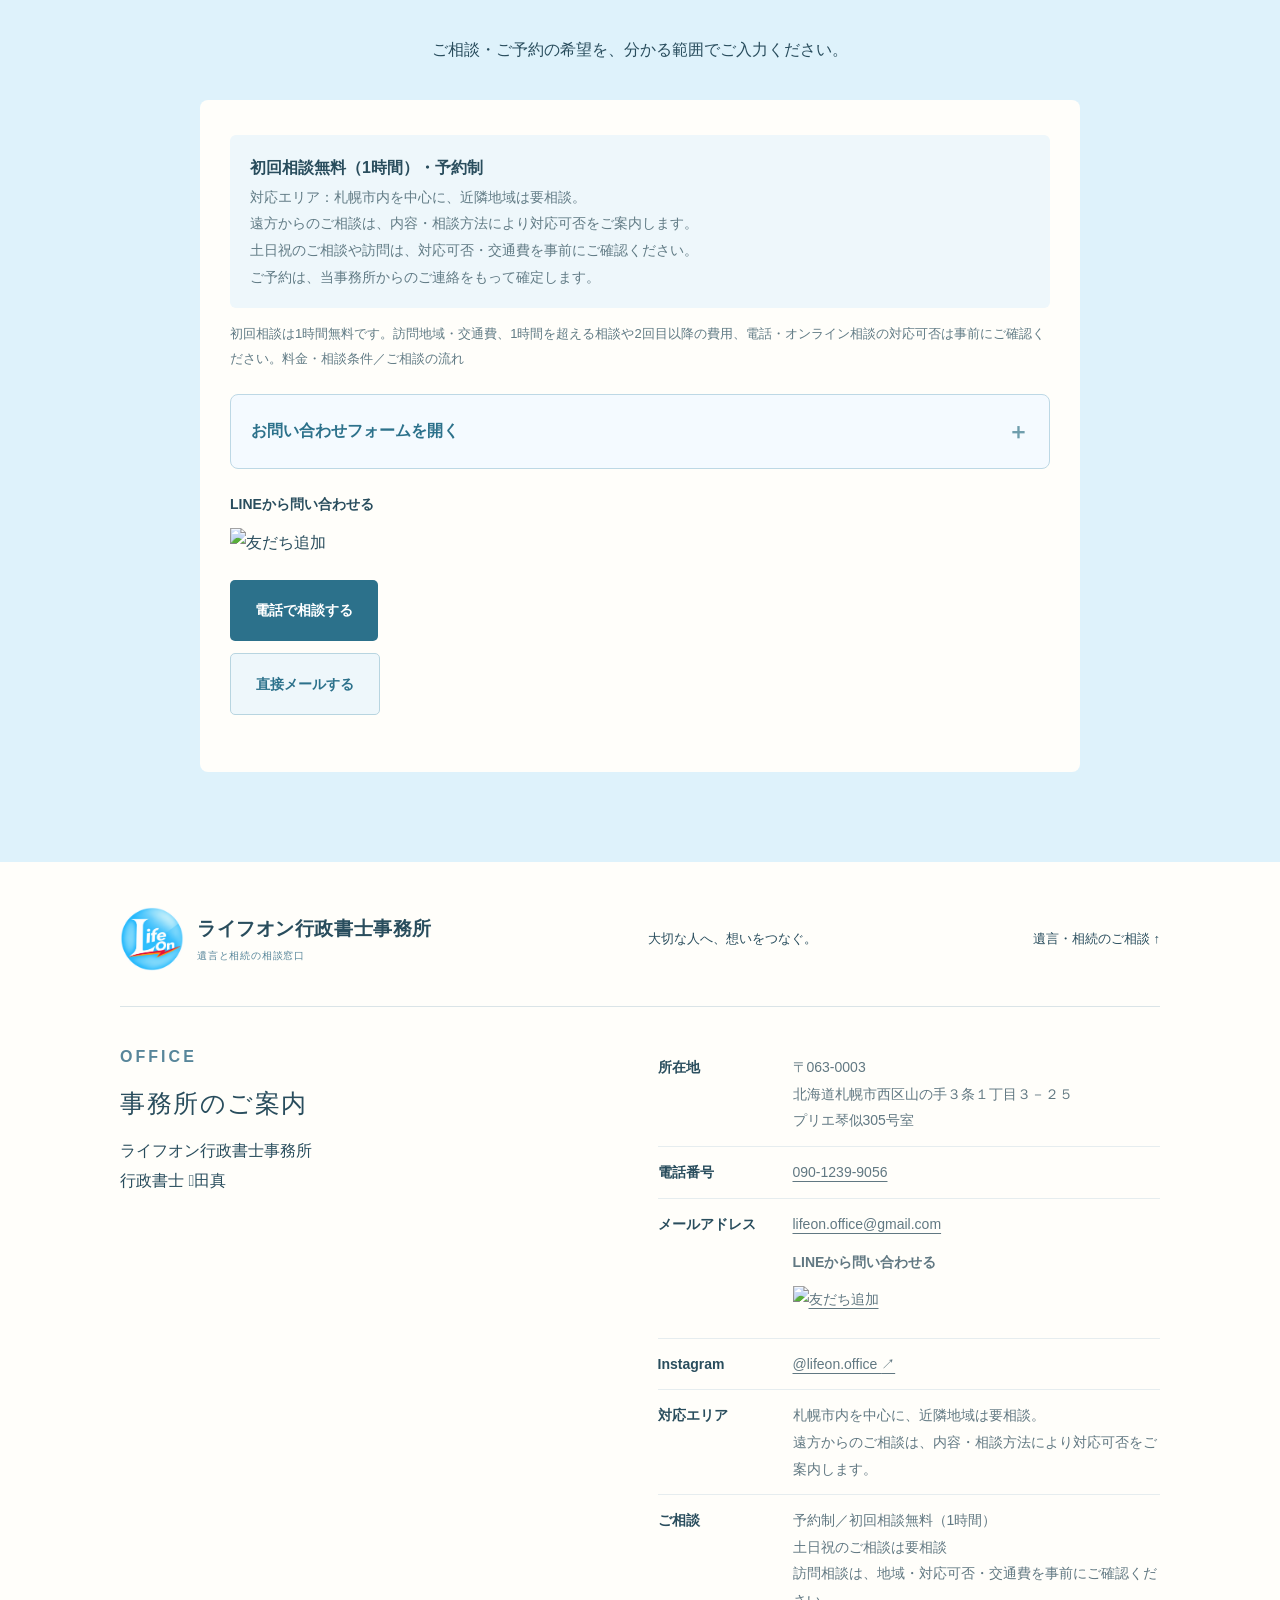
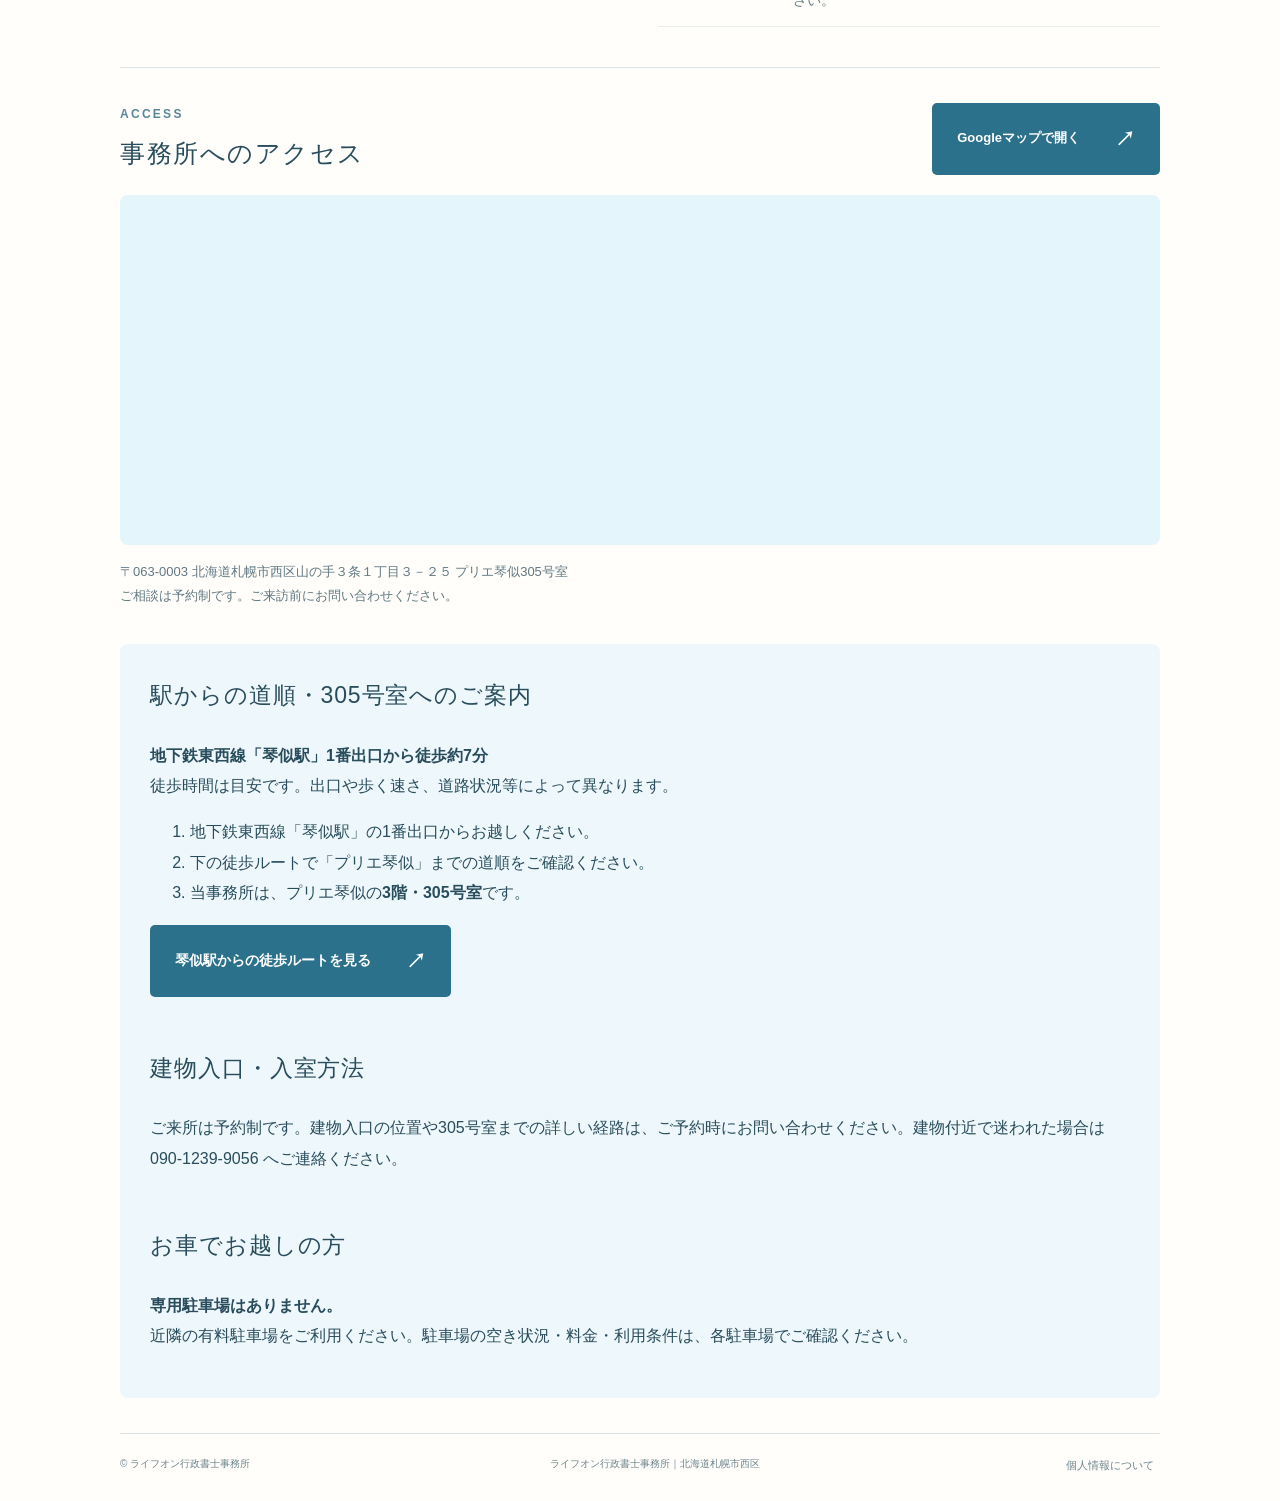
==== commit 70d09329: "Add official Life On Instagram to office information" ====
--- a/index.html
+++ b/index.html
@@ -7,7 +7,7 @@
 <section id="flow" class="flow"><div class="wrap"><p class="eyebrow">FIRST STEP</p><h2>ご相談から完了までの流れ</h2><div class="steps"><article><span>01</span><h3>お問い合わせ・ご予約</h3><p>電話またはメールで、ご相談内容と希望日時をお知らせください。当事務所からの連絡をもって予約が確定します。</p></article><article><span>02</span><h3>初回相談・状況の整理</h3><p>初回相談は1時間無料です。ご希望やご家族・財産の状況を伺い、必要な資料と手続きを整理します。資料がそろっていなくてもご相談いただけます。</p></article><article><span>03</span><h3>お見積り・ご契約</h3><p>業務の範囲、報酬、別途必要な実費、進め方をご説明します。内容をご確認いただき、正式にご契約いただいてから着手します。</p></article><article><span>04</span><h3>手続き・完了報告・精算</h3><p>進捗をお伝えしながら調査・書類作成・手続きを進めます。完了時は結果と書類をご案内し、報酬・実費・お預り金の明細に基づいて精算します。</p></article></div><p>追加の作業や費用が必要な場合は、着手前に内容・金額をご説明し、ご確認をいただきます。所要期間は、ご依頼内容や資料の取得状況、関係機関の対応等に応じて個別にご案内します。</p><a class="button" href="fees.html">料金・支援範囲を確認する <span aria-hidden="true">↗</span></a></div></section>
 <section id="fees" class="fees wrap"><p class="eyebrow">FEES</p><h2>料金のご案内</h2><p>ご依頼内容を伺い、業務の範囲と費用を事前にご案内します。表示金額は税込です。</p><div class="fee-table"><div><h3>遺言書作成支援（自筆証書・公正証書）</h3><p>財産額の<strong>1.1％（税込）〜</strong><br>最低報酬 <strong>55,000円（税込）</strong></p></div><div><h3>相続一括支援</h3><p>相続財産額の<strong>1.1％（税込）</strong><br>最低報酬 <strong>110,000円（税込）</strong></p></div><div><h3>初回相談</h3><p><strong>無料（1時間）</strong></p></div></div><a class="button" href="fees.html">料金・公証人手数料を詳しく見る <span>↗</span></a><p class="fee-note">遺言書作成支援の税抜報酬は遺言作成時点の財産額の1％〜、相続一括支援の税抜報酬は相続財産額の1％です。公証人手数料、戸籍等の取得費、郵送料、交通費などの実費は別途必要です。<br>単独業務の料金と基本業務の範囲は、詳しい料金ページをご確認ください。</p></section><section id="faq" class="faq wrap"><p class="eyebrow">QUESTIONS</p><h2>よくあるご質問</h2><details><summary><span class="q">Q</span> 何も準備していなくても相談できますか？<span>＋</span></summary><p>はい。現在の状況を分かる範囲でお聞かせください。戸籍や財産の資料がそろっていなくても、必要なものと準備の進め方を一緒に整理します。お手元にある資料は、ご予約時に内容をお知らせください。</p></details><details><summary><span class="q">Q</span> 遺言と相続、どちらの相談か分からなくても大丈夫ですか？<span>＋</span></summary><p>はい。ご相談の種類が決まっていなくても大丈夫です。ご自身の財産を将来どう引き継ぎたいか、ご家族が亡くなられた後の手続きなど、お悩みからお聞かせください。</p></details><details><summary><span class="q">Q</span> 相談料と相談方法を教えてください。<span>＋</span></summary><p>初回相談は1時間無料・予約制です。対応エリアは札幌市内を中心に、近隣地域は要相談です。遠方からのご相談は、内容・相談方法により対応可否をご案内します。事務所への来所・訪問の方法、訪問地域・交通費、土日祝の相談は事前にご確認ください。電話・オンラインでのご相談は、対応可否と方法をお問い合わせください。1時間を超える相談や2回目以降の相談については、費用の有無と金額を事前にご案内します。</p></details><details><summary><span class="q">Q</span> 相談したら、その場で依頼する必要がありますか？<span>＋</span></summary><p>いいえ。支援内容とお見積りをご確認いただいてから、ご依頼をご検討いただけます。正式な契約前に、業務の範囲・報酬・実費をご説明します。</p></details><details class="faq-more"><summary>その他の質問を見る（5問）<span aria-hidden="true">＋</span></summary><div class="faq-more-body"><details><summary><span class="q">Q</span> 相続人が遠方に住んでいても相談できますか？<span>＋</span></summary><p>まずはご相談ください。相続人の所在地、必要書類、本人確認や署名等の方法を確認し、郵送等で進められる範囲と必要な対応を個別にご案内します。</p></details><details><summary><span class="q">Q</span> 完了までにどのくらいかかりますか？<span>＋</span></summary><p>ご依頼内容、戸籍等の取得状況、財産の内容、関係機関の対応などによって異なります。初回相談で状況を伺い、見込まれる期間と進め方をご案内します。期限のあるご事情は、ご予約時にお知らせください。</p></details><details><summary><span class="q">Q</span> 追加費用はいつ分かりますか？<span>＋</span></summary><p>基本の支援範囲と実費を区別してお見積りします。相続一括支援の預貯金手続きは5金融機関までが基本報酬に含まれ、6金融機関以上は追加報酬の対象です。追加作業が必要な場合も、着手前に内容・金額をご説明し、ご確認をいただきます。詳しくは<a href="fees.html">料金ページ</a>をご覧ください。</p></details><details><summary><span class="q">Q</span> 途中で依頼を取りやめる場合はどうなりますか？<span>＋</span></summary><p>ご意向をお知らせください。契約内容と、その時点までに行った作業・発生した実費・受領済みの金額を確認し、精算内容をご説明します。返金が生じる場合は、方法・時期を確認のうえ、合理的な期間内に対応します。</p></details><details><summary><span class="q">Q</span> 問い合わせフォームに入力すれば送信されますか？<span>＋</span></summary><p>入力後、Googleフォーム内の「送信」を押し、「お問い合わせを受け付けました」と表示されれば受付完了です。メールアプリで送信する必要はありません。フォームが表示されない場合は「別の画面でフォームを開く」をご利用ください。ご予約は当事務所からの連絡をもって確定します。返信が届かない場合は迷惑メールフォルダをご確認のうえ、お電話でお問い合わせください。</p></details></div></details></section>
 <section id="contact" class="contact"><div class="wrap"><p class="eyebrow">CONTACT / お問い合わせ</p><h2>まずは、お悩みをお聞かせください。</h2><p>ご相談・ご予約の希望を、分かる範囲でご入力ください。</p><div class="contact-box inquiry-box"><p class="reservation-note"><strong>初回相談無料（1時間）・予約制</strong><br>対応エリア：札幌市内を中心に、近隣地域は要相談。<br>遠方からのご相談は、内容・相談方法により対応可否をご案内します。<br>土日祝のご相談や訪問は、対応可否・交通費を事前にご確認ください。<br>ご予約は、当事務所からのご連絡をもって確定します。</p><p class="inquiry-note">初回相談は1時間無料です。訪問地域・交通費、1時間を超える相談や2回目以降の費用、電話・オンライン相談の対応可否は事前にご確認ください。<a href="fees.html">料金・相談条件</a>／<a href="index.html#flow">ご相談の流れ</a></p><details class="inquiry-fold"><summary><span class="inquiry-fold-closed">お問い合わせフォームを開く</span><span class="inquiry-fold-open">お問い合わせフォームを閉じる</span><span aria-hidden="true">＋</span></summary><div class="inquiry-fold-body"><p class="inquiry-note"><strong>入力後、フォーム内の「送信」を押すと受付が完了します。</strong><br>メールアプリを開く必要はありません。ご予約は当事務所からの連絡をもって確定します。</p><p class="inquiry-note">Googleフォームで受け付けます。入力内容はご相談への対応・連絡・日程調整に利用します。</p><a class="button email-button" href="https://docs.google.com/forms/d/e/1FAIpQLSfq7cvGWejq6gwGf9gxUPGejqv013cFm9ikyirLDEMGY1sHUg/viewform" target="_blank" rel="noopener noreferrer">別の画面でフォームを開く ↗</a><iframe class="google-inquiry-frame" title="ライフオン行政書士事務所 お問い合わせ・ご相談予約フォーム" data-src="https://docs.google.com/forms/d/e/1FAIpQLSfq7cvGWejq6gwGf9gxUPGejqv013cFm9ikyirLDEMGY1sHUg/viewform?embedded=true" width="100%" height="3400" style="display:block;width:100%;border:0;margin-top:20px" loading="lazy">読み込んでいます…</iframe><noscript><p>上の「別の画面でフォームを開く」から入力・送信してください。</p></noscript></div></details><div class="inquiry-direct" style="flex-direction:column;align-items:flex-start"><div style="display:flex;flex-direction:column;align-items:flex-start;gap:6px"><span style="font-size:14px;font-weight:bold">LINEから問い合わせる</span><a href="https://lin.ee/yCqL7Pf" target="_blank" rel="noopener noreferrer" aria-label="LINEで友だち追加（新しいタブで開く）" style="display:inline-flex;align-items:center;align-self:flex-start;min-height:44px"><img src="https://scdn.line-apps.com/n/line_add_friends/btn/ja.png" alt="友だち追加" height="36" loading="lazy" decoding="async" style="height:36px;width:auto;border:0"></a></div><a class="button" href="tel:09012399056">電話で相談する</a><a class="button email-button" href="mailto:lifeon.office@gmail.com">直接メールする</a></div></div></div></section>
-</main><footer class="wrap"><div class="footer-main"><a class="logo" href="#" aria-label="ライフオン行政書士事務所 ホーム"><img class="brand-image" src="lifeon-logo.png" alt="Life On ライフオン行政書士事務所のロゴ" width="72" height="72"><span class="brand-name">ライフオン行政書士事務所<span class="brand-tagline">遺言と相続の相談窓口</span></span></a><p>大切な人へ、想いをつなぐ。</p><a href="#services">遺言・相続のご相談 ↑</a></div><section class="office-info" aria-labelledby="office-heading"><div><p class="eyebrow">OFFICE</p><h2 id="office-heading">事務所のご案内</h2><p>ライフオン行政書士事務所<br>行政書士 𠮷田真</p></div><dl><div><dt>所在地</dt><dd>〒063-0003<br>北海道札幌市西区山の手３条１丁目３－２５<br>プリエ琴似305号室</dd></div><div><dt>電話番号</dt><dd><a href="tel:09012399056">090-1239-9056</a></dd></div><div><dt>メールアドレス</dt><dd><a href="mailto:lifeon.office@gmail.com">lifeon.office@gmail.com</a><div style="margin-top:12px"><span style="display:block;font-size:14px;font-weight:bold;margin-bottom:6px">LINEから問い合わせる</span><a href="https://lin.ee/yCqL7Pf" target="_blank" rel="noopener noreferrer" aria-label="LINEで友だち追加（新しいタブで開く）" style="display:inline-flex;align-items:center;min-height:44px"><img src="https://scdn.line-apps.com/n/line_add_friends/btn/ja.png" alt="友だち追加" height="36" loading="lazy" decoding="async" style="height:36px;width:auto;border:0"></a></div></dd></div><div><dt>対応エリア</dt><dd>札幌市内を中心に、近隣地域は要相談。<br>遠方からのご相談は、内容・相談方法により対応可否をご案内します。</dd></div><div><dt>ご相談</dt><dd>予約制／初回相談無料（1時間）<br>土日祝のご相談は要相談<br>訪問相談は、地域・対応可否・交通費を事前にご確認ください。</dd></div></dl></section><section class="office-map" aria-labelledby="map-heading"><div class="map-heading"><div><p class="eyebrow">ACCESS</p><h2 id="map-heading">事務所へのアクセス</h2></div><a class="button" href="https://maps.app.goo.gl/WJKY1qHz72zWQYqL8" target="_blank" rel="noopener noreferrer">Googleマップで開く <span aria-hidden="true">↗</span></a></div><iframe title="ライフオン行政書士事務所の所在地をGoogleマップで表示" src="https://maps.google.com/maps?cid=8251290529354600861&output=embed" loading="lazy" referrerpolicy="no-referrer-when-downgrade" allowfullscreen></iframe><p>〒063-0003 北海道札幌市西区山の手３条１丁目３－２５ プリエ琴似305号室<br>ご相談は予約制です。ご来訪前にお問い合わせください。</p><div class="fee-example" aria-label="ご来所案内"><h3>駅からの道順・305号室へのご案内</h3><!-- 建物の交通案内参照：https://connectgroup.co.jp/facilities/sapporo/second_kotoni ／2026-10-17確認 --><p><strong>地下鉄東西線「琴似駅」1番出口から徒歩約7分</strong><br>徒歩時間は目安です。出口や歩く速さ、道路状況等によって異なります。</p><ol><li>地下鉄東西線「琴似駅」の1番出口からお越しください。</li><li>下の徒歩ルートで「プリエ琴似」までの道順をご確認ください。</li><li>当事務所は、プリエ琴似の<strong>3階・305号室</strong>です。</li></ol><a class="button" href="https://www.google.com/maps/dir/?api=1&amp;origin=%E6%9C%AD%E5%B9%8C%E5%B8%82%E5%96%B6%E5%9C%B0%E4%B8%8B%E9%89%84%E6%9D%B1%E8%A5%BF%E7%B7%9A%20%E7%90%B4%E4%BC%BC%E9%A7%85%201%E7%95%AA%E5%87%BA%E5%8F%A3&amp;destination=%E3%83%A9%E3%82%A4%E3%83%95%E3%82%AA%E3%83%B3%E8%A1%8C%E6%94%BF%E6%9B%B8%E5%A3%AB%E4%BA%8B%E5%8B%99%E6%89%80&amp;destination_place_id=ChIJ387kxmMpC18RndG57AR5gnI&amp;travelmode=walking" target="_blank" rel="noopener noreferrer">琴似駅からの徒歩ルートを見る <span aria-hidden="true">↗</span></a><h3 class="fee-subheading">建物入口・入室方法</h3><p>ご来所は予約制です。建物入口の位置や305号室までの詳しい経路は、ご予約時にお問い合わせください。建物付近で迷われた場合は <a href="tel:09012399056">090-1239-9056</a> へご連絡ください。</p><h3 class="fee-subheading">お車でお越しの方</h3><p><strong>専用駐車場はありません。</strong><br>近隣の有料駐車場をご利用ください。駐車場の空き状況・料金・利用条件は、各駐車場でご確認ください。</p></div></section><div class="footer-bottom"><small>© ライフオン行政書士事務所</small><small>ライフオン行政書士事務所｜北海道札幌市西区</small><button id="privacy">個人情報について</button></div></footer><dialog id="privacy-dialog"><h2>個人情報について</h2><p>お問い合わせフォームはGoogleフォームを利用しています。「送信」を押すと、入力内容がGoogleのサービスを通じて当事務所に送信され、当事務所のGoogleフォーム・回答管理用スプレッドシートに保存されます。お名前・連絡先・ご相談内容は、お問い合わせへの対応・ご連絡・日程調整に利用します。回答内容を一般公開することはありません。ご本人の同意がある場合や法令に基づく場合を除き、第三者に提供しません。個人情報に関するお問い合わせは lifeon.office@gmail.com へご連絡ください。</p><button class="button" id="close-privacy">閉じる</button></dialog><script src="script.js?v=google-form-20261112"></script></body></html>
+</main><footer class="wrap"><div class="footer-main"><a class="logo" href="#" aria-label="ライフオン行政書士事務所 ホーム"><img class="brand-image" src="lifeon-logo.png" alt="Life On ライフオン行政書士事務所のロゴ" width="72" height="72"><span class="brand-name">ライフオン行政書士事務所<span class="brand-tagline">遺言と相続の相談窓口</span></span></a><p>大切な人へ、想いをつなぐ。</p><a href="#services">遺言・相続のご相談 ↑</a></div><section class="office-info" aria-labelledby="office-heading"><div><p class="eyebrow">OFFICE</p><h2 id="office-heading">事務所のご案内</h2><p>ライフオン行政書士事務所<br>行政書士 𠮷田真</p></div><dl><div><dt>所在地</dt><dd>〒063-0003<br>北海道札幌市西区山の手３条１丁目３－２５<br>プリエ琴似305号室</dd></div><div><dt>電話番号</dt><dd><a href="tel:09012399056">090-1239-9056</a></dd></div><div><dt>メールアドレス</dt><dd><a href="mailto:lifeon.office@gmail.com">lifeon.office@gmail.com</a><div style="margin-top:12px"><span style="display:block;font-size:14px;font-weight:bold;margin-bottom:6px">LINEから問い合わせる</span><a href="https://lin.ee/yCqL7Pf" target="_blank" rel="noopener noreferrer" aria-label="LINEで友だち追加（新しいタブで開く）" style="display:inline-flex;align-items:center;min-height:44px"><img src="https://scdn.line-apps.com/n/line_add_friends/btn/ja.png" alt="友だち追加" height="36" loading="lazy" decoding="async" style="height:36px;width:auto;border:0"></a></div></dd></div><div><dt>Instagram</dt><dd><a href="https://www.instagram.com/lifeon.office/" target="_blank" rel="noopener noreferrer" aria-label="ライフオンのInstagram（新しいタブで開く）">@lifeon.office <span aria-hidden="true">↗</span></a></dd></div><div><dt>対応エリア</dt><dd>札幌市内を中心に、近隣地域は要相談。<br>遠方からのご相談は、内容・相談方法により対応可否をご案内します。</dd></div><div><dt>ご相談</dt><dd>予約制／初回相談無料（1時間）<br>土日祝のご相談は要相談<br>訪問相談は、地域・対応可否・交通費を事前にご確認ください。</dd></div></dl></section><section class="office-map" aria-labelledby="map-heading"><div class="map-heading"><div><p class="eyebrow">ACCESS</p><h2 id="map-heading">事務所へのアクセス</h2></div><a class="button" href="https://maps.app.goo.gl/WJKY1qHz72zWQYqL8" target="_blank" rel="noopener noreferrer">Googleマップで開く <span aria-hidden="true">↗</span></a></div><iframe title="ライフオン行政書士事務所の所在地をGoogleマップで表示" src="https://maps.google.com/maps?cid=8251290529354600861&output=embed" loading="lazy" referrerpolicy="no-referrer-when-downgrade" allowfullscreen></iframe><p>〒063-0003 北海道札幌市西区山の手３条１丁目３－２５ プリエ琴似305号室<br>ご相談は予約制です。ご来訪前にお問い合わせください。</p><div class="fee-example" aria-label="ご来所案内"><h3>駅からの道順・305号室へのご案内</h3><!-- 建物の交通案内参照：https://connectgroup.co.jp/facilities/sapporo/second_kotoni ／2026-10-17確認 --><p><strong>地下鉄東西線「琴似駅」1番出口から徒歩約7分</strong><br>徒歩時間は目安です。出口や歩く速さ、道路状況等によって異なります。</p><ol><li>地下鉄東西線「琴似駅」の1番出口からお越しください。</li><li>下の徒歩ルートで「プリエ琴似」までの道順をご確認ください。</li><li>当事務所は、プリエ琴似の<strong>3階・305号室</strong>です。</li></ol><a class="button" href="https://www.google.com/maps/dir/?api=1&amp;origin=%E6%9C%AD%E5%B9%8C%E5%B8%82%E5%96%B6%E5%9C%B0%E4%B8%8B%E9%89%84%E6%9D%B1%E8%A5%BF%E7%B7%9A%20%E7%90%B4%E4%BC%BC%E9%A7%85%201%E7%95%AA%E5%87%BA%E5%8F%A3&amp;destination=%E3%83%A9%E3%82%A4%E3%83%95%E3%82%AA%E3%83%B3%E8%A1%8C%E6%94%BF%E6%9B%B8%E5%A3%AB%E4%BA%8B%E5%8B%99%E6%89%80&amp;destination_place_id=ChIJ387kxmMpC18RndG57AR5gnI&amp;travelmode=walking" target="_blank" rel="noopener noreferrer">琴似駅からの徒歩ルートを見る <span aria-hidden="true">↗</span></a><h3 class="fee-subheading">建物入口・入室方法</h3><p>ご来所は予約制です。建物入口の位置や305号室までの詳しい経路は、ご予約時にお問い合わせください。建物付近で迷われた場合は <a href="tel:09012399056">090-1239-9056</a> へご連絡ください。</p><h3 class="fee-subheading">お車でお越しの方</h3><p><strong>専用駐車場はありません。</strong><br>近隣の有料駐車場をご利用ください。駐車場の空き状況・料金・利用条件は、各駐車場でご確認ください。</p></div></section><div class="footer-bottom"><small>© ライフオン行政書士事務所</small><small>ライフオン行政書士事務所｜北海道札幌市西区</small><button id="privacy">個人情報について</button></div></footer><dialog id="privacy-dialog"><h2>個人情報について</h2><p>お問い合わせフォームはGoogleフォームを利用しています。「送信」を押すと、入力内容がGoogleのサービスを通じて当事務所に送信され、当事務所のGoogleフォーム・回答管理用スプレッドシートに保存されます。お名前・連絡先・ご相談内容は、お問い合わせへの対応・ご連絡・日程調整に利用します。回答内容を一般公開することはありません。ご本人の同意がある場合や法令に基づく場合を除き、第三者に提供しません。個人情報に関するお問い合わせは lifeon.office@gmail.com へご連絡ください。</p><button class="button" id="close-privacy">閉じる</button></dialog><script src="script.js?v=google-form-20261112"></script></body></html>
 
 
 
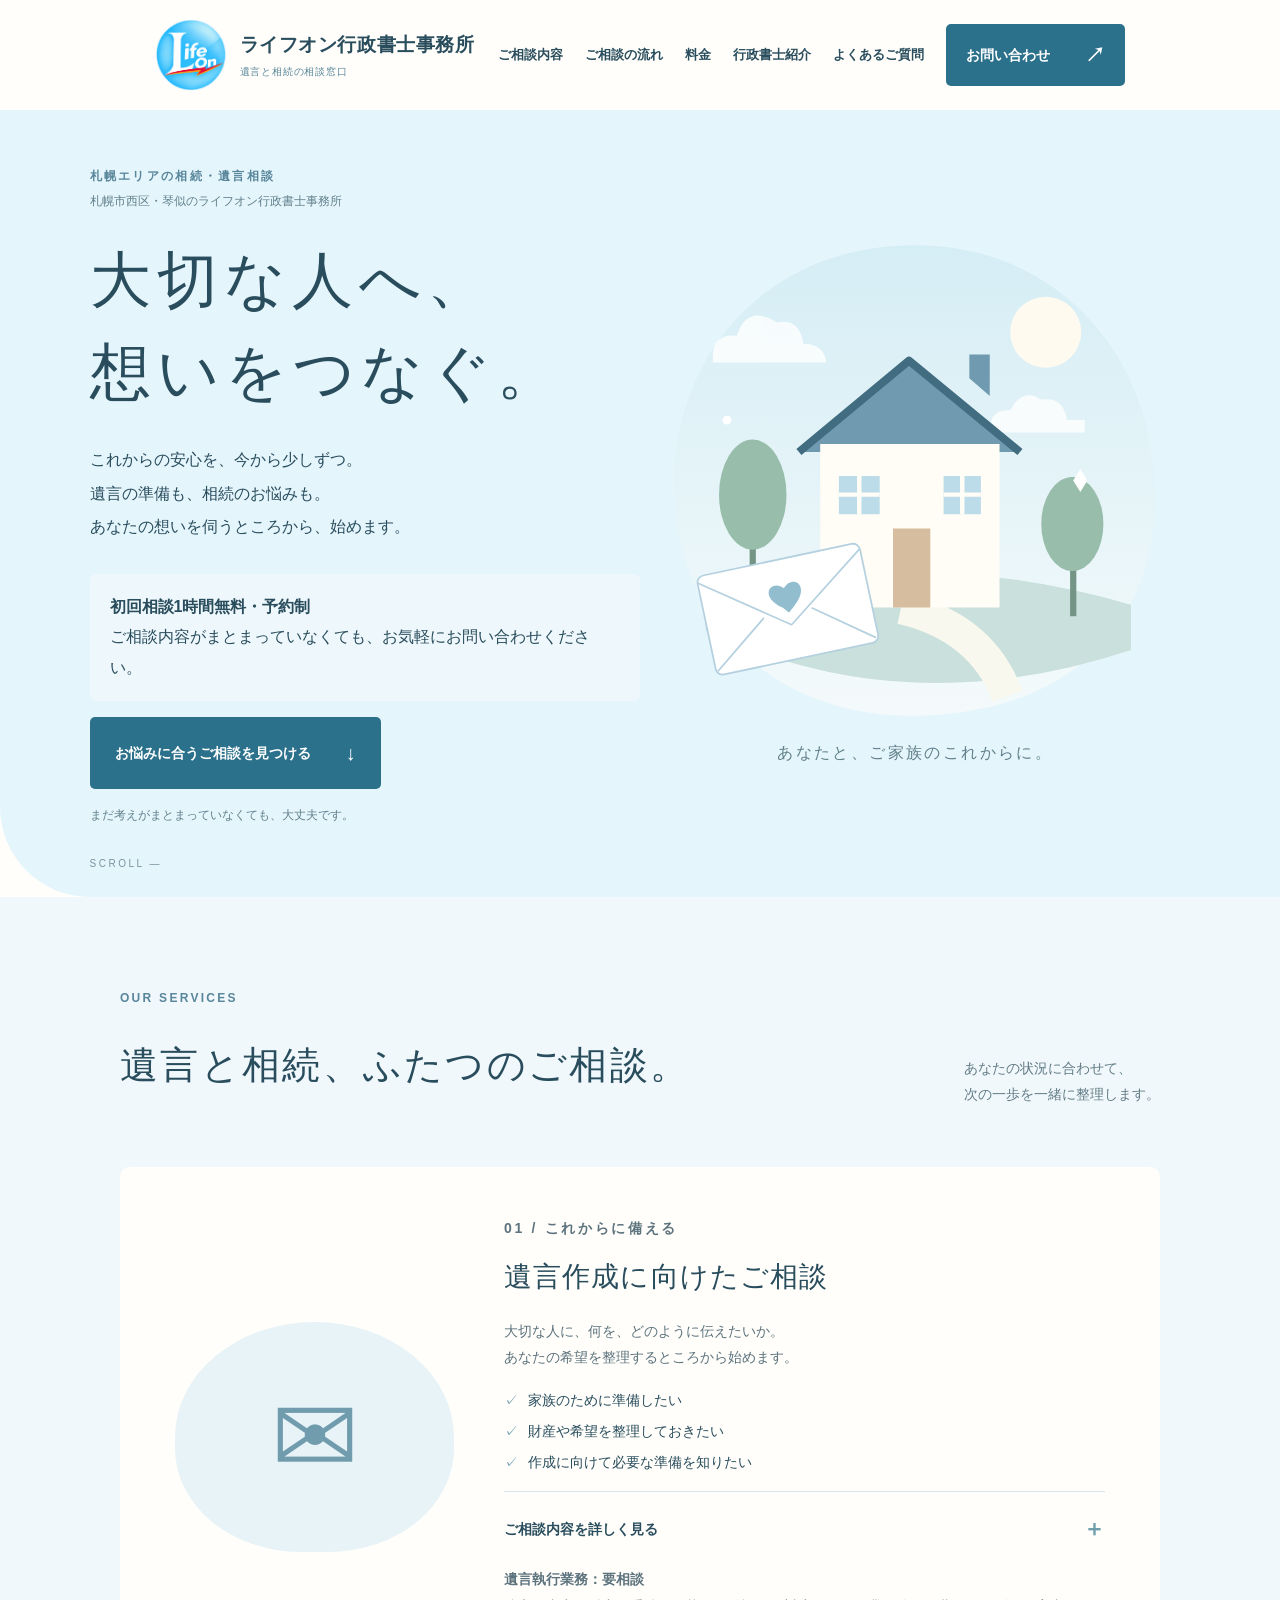
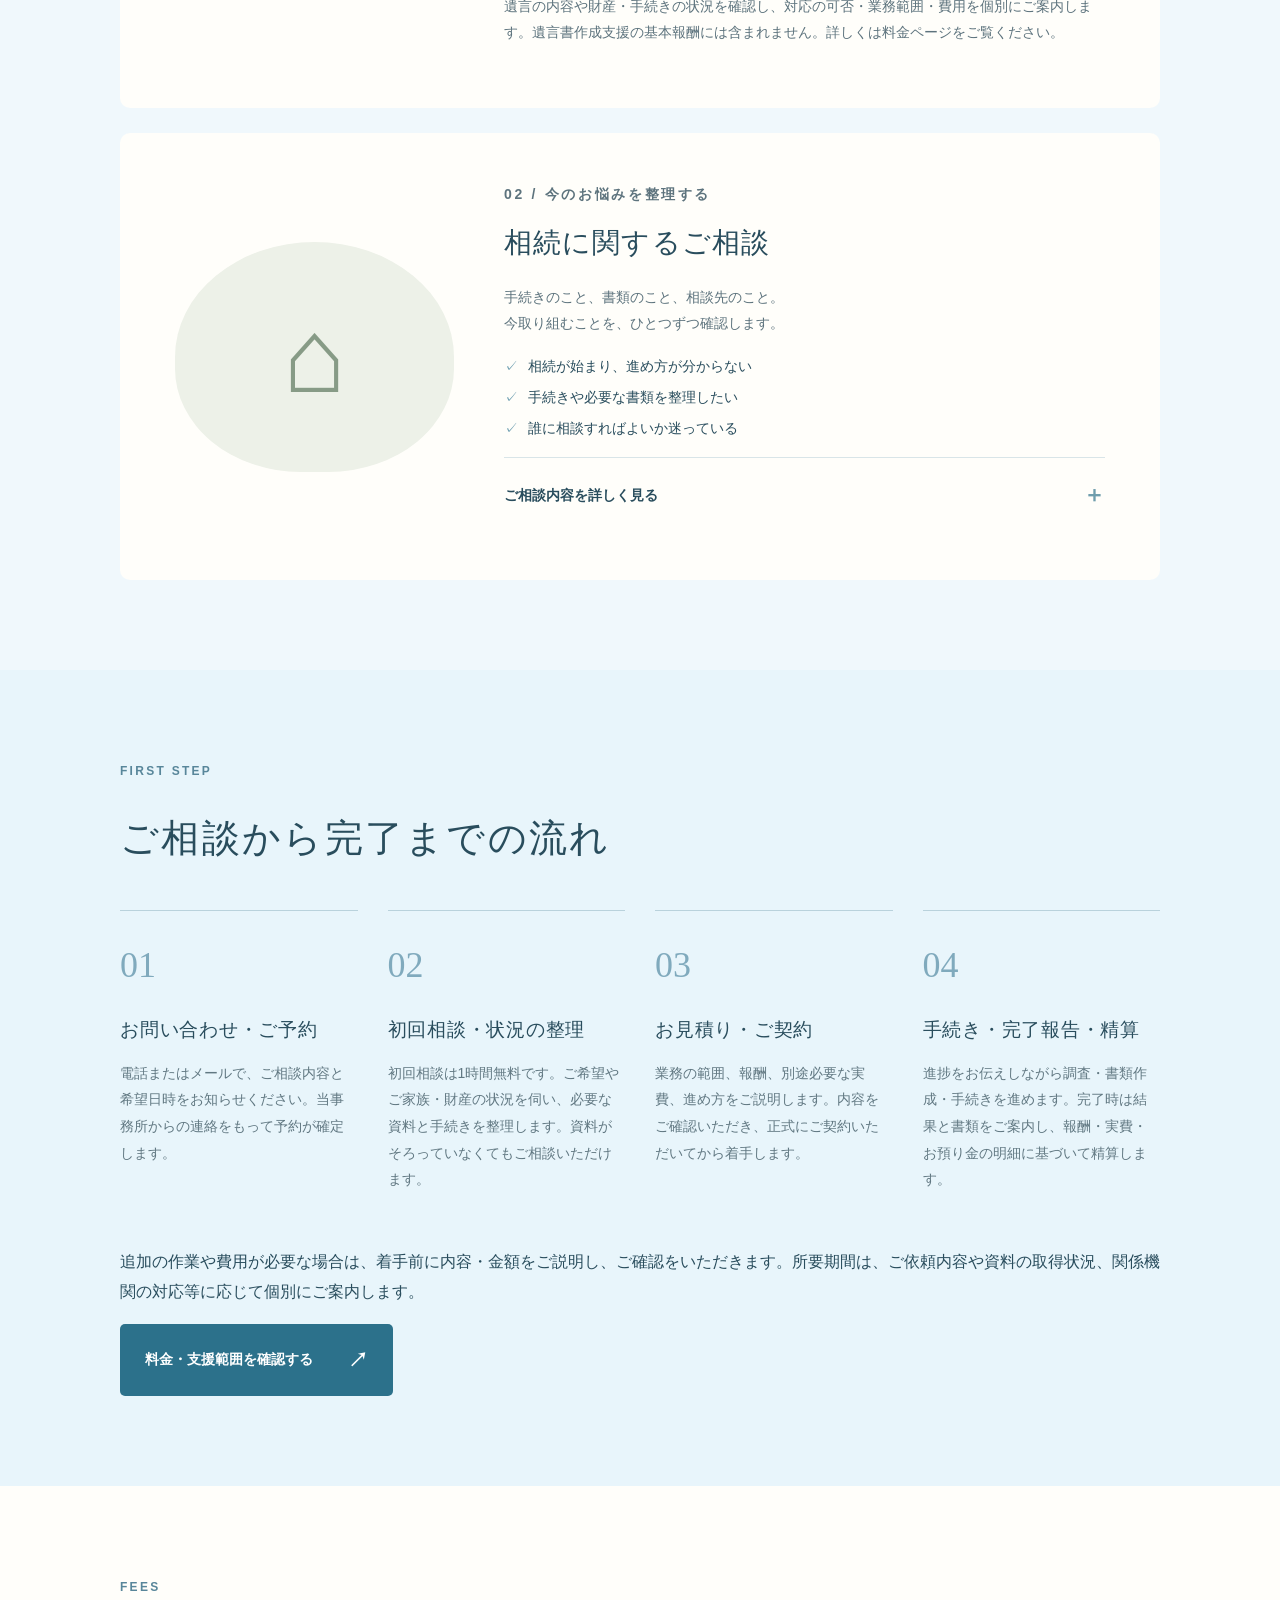
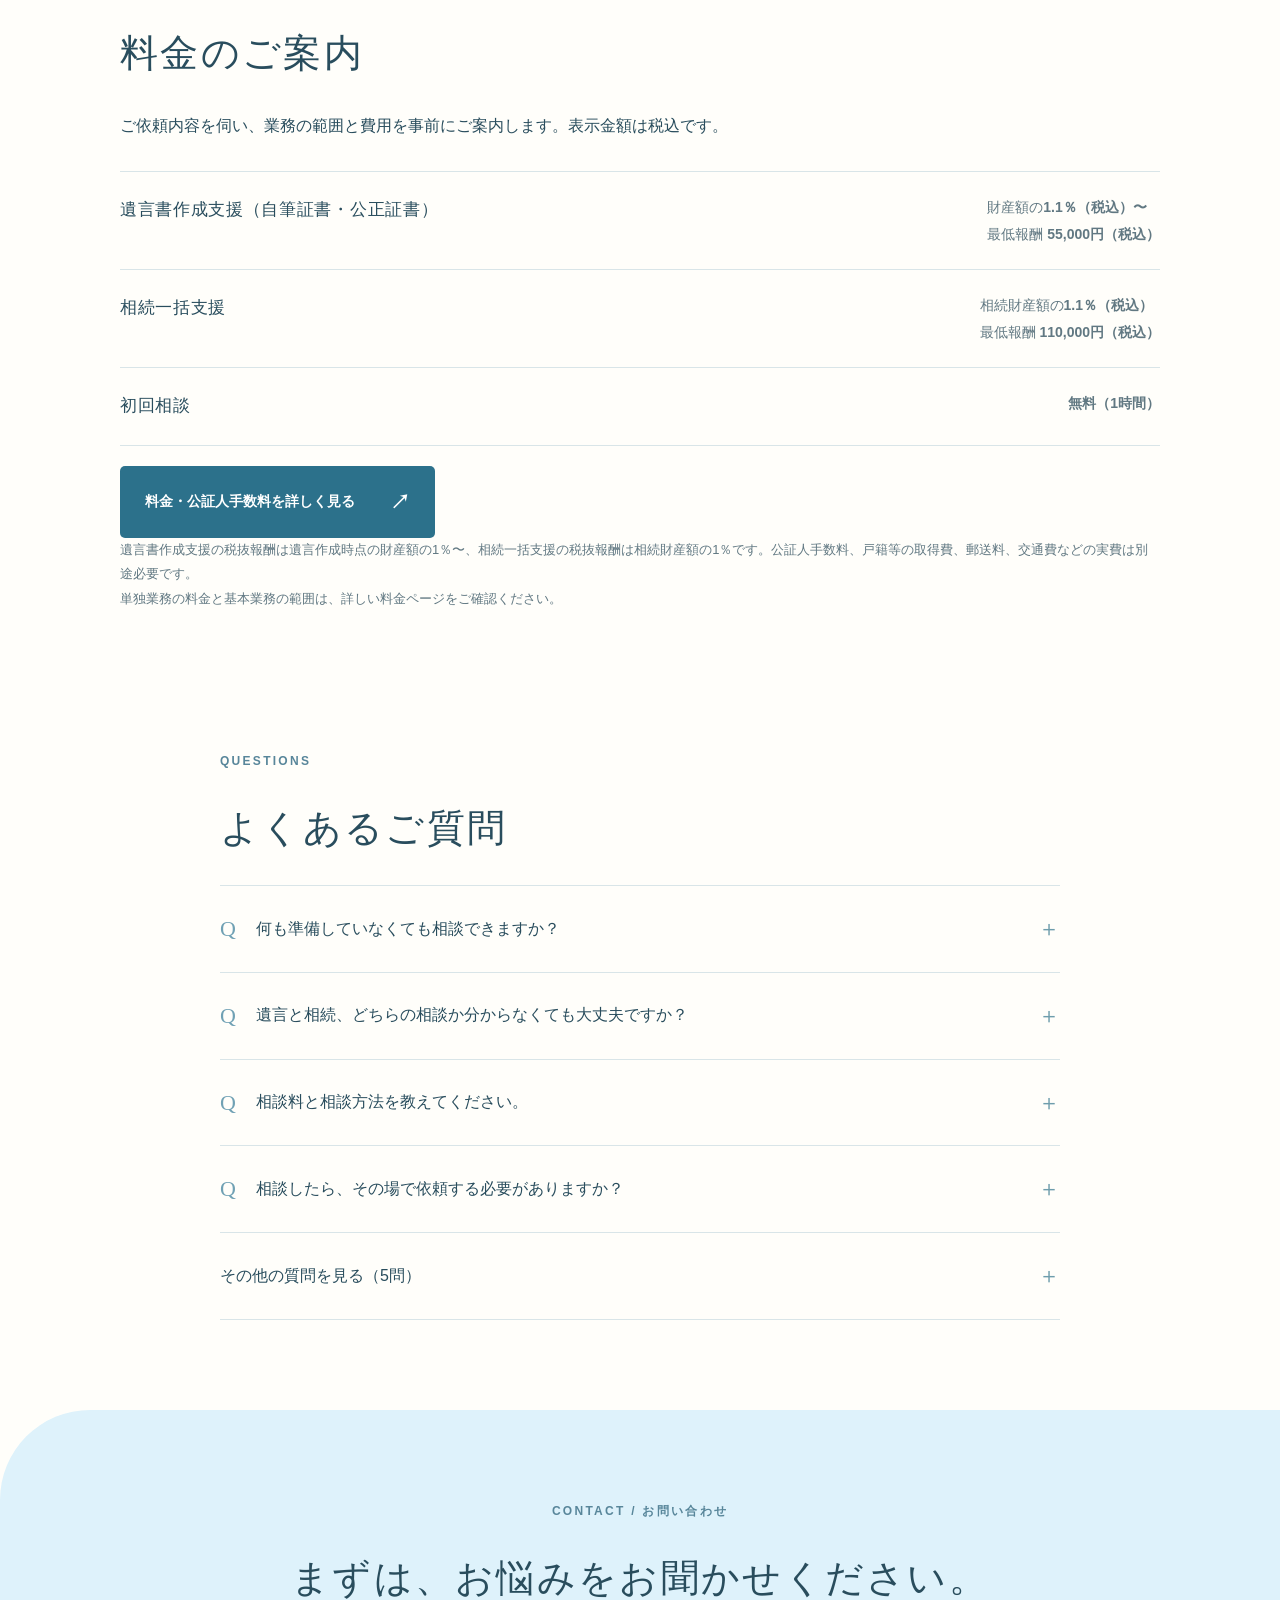
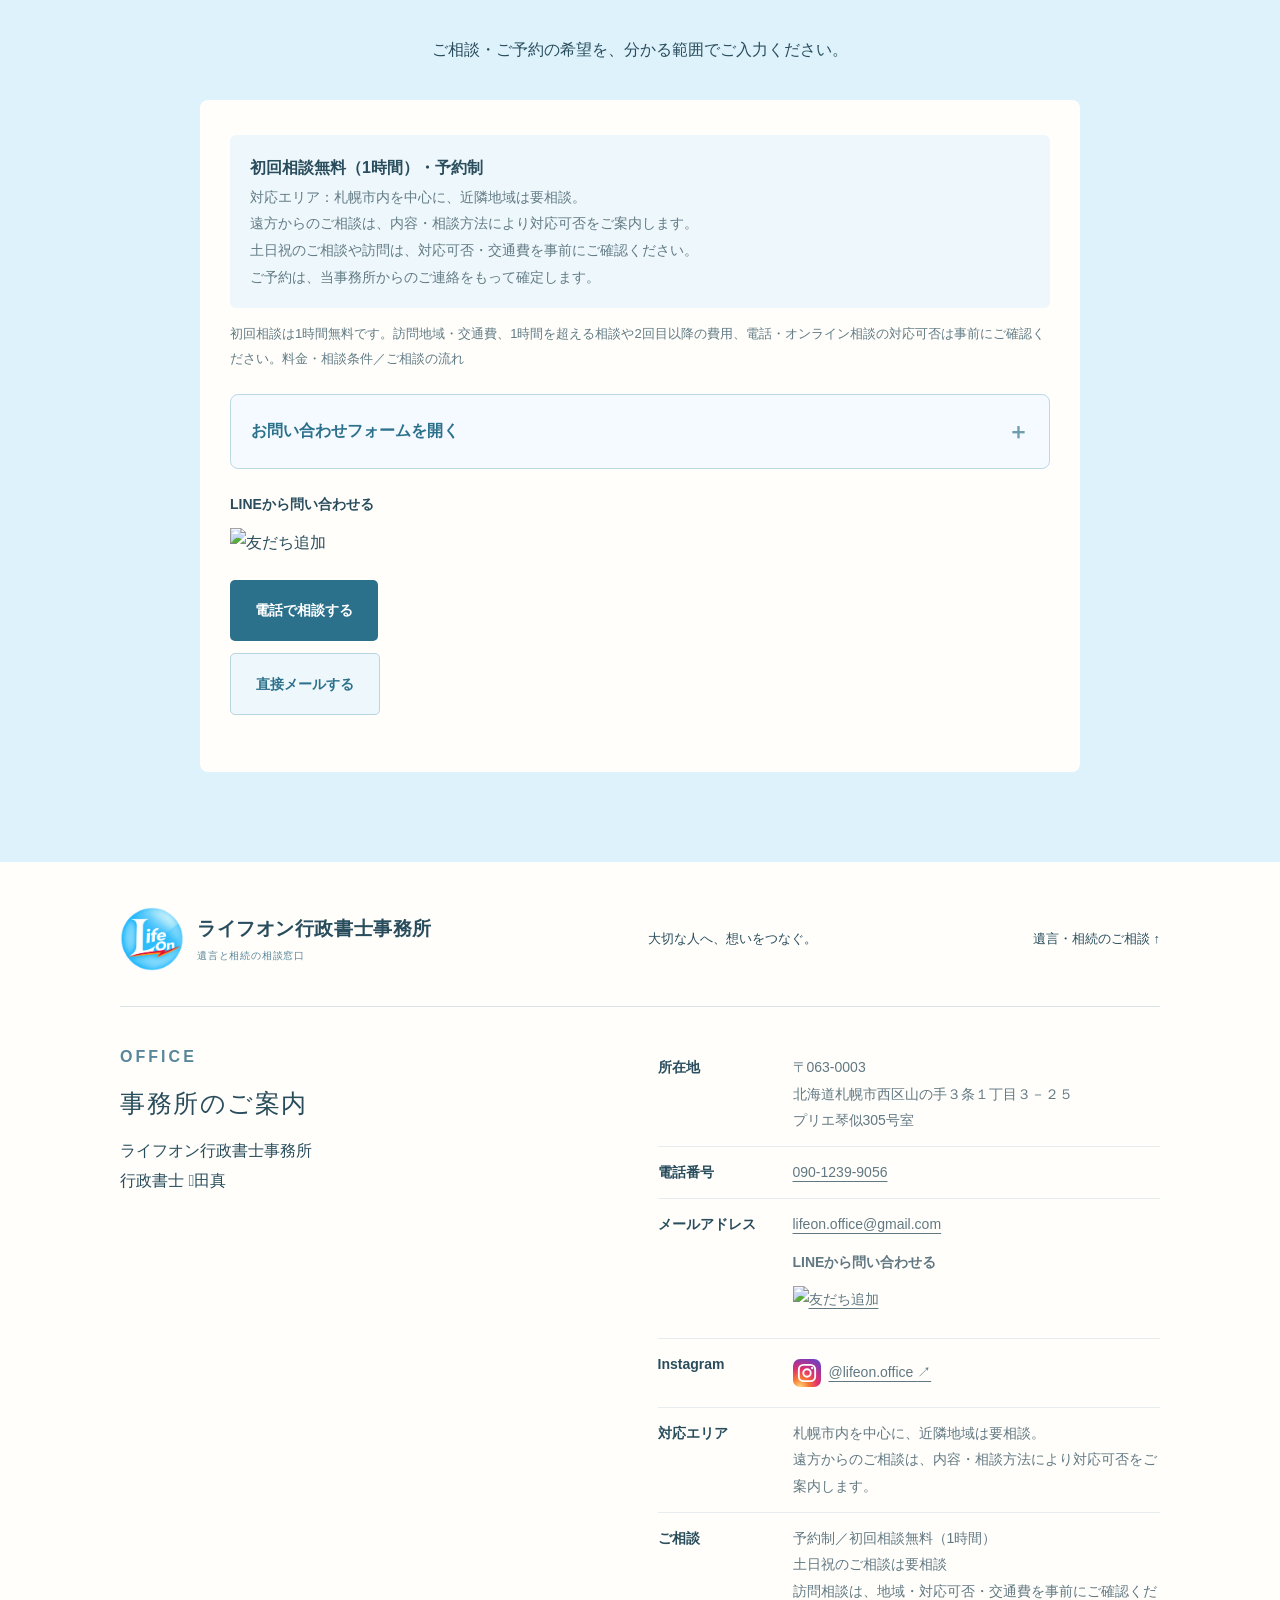
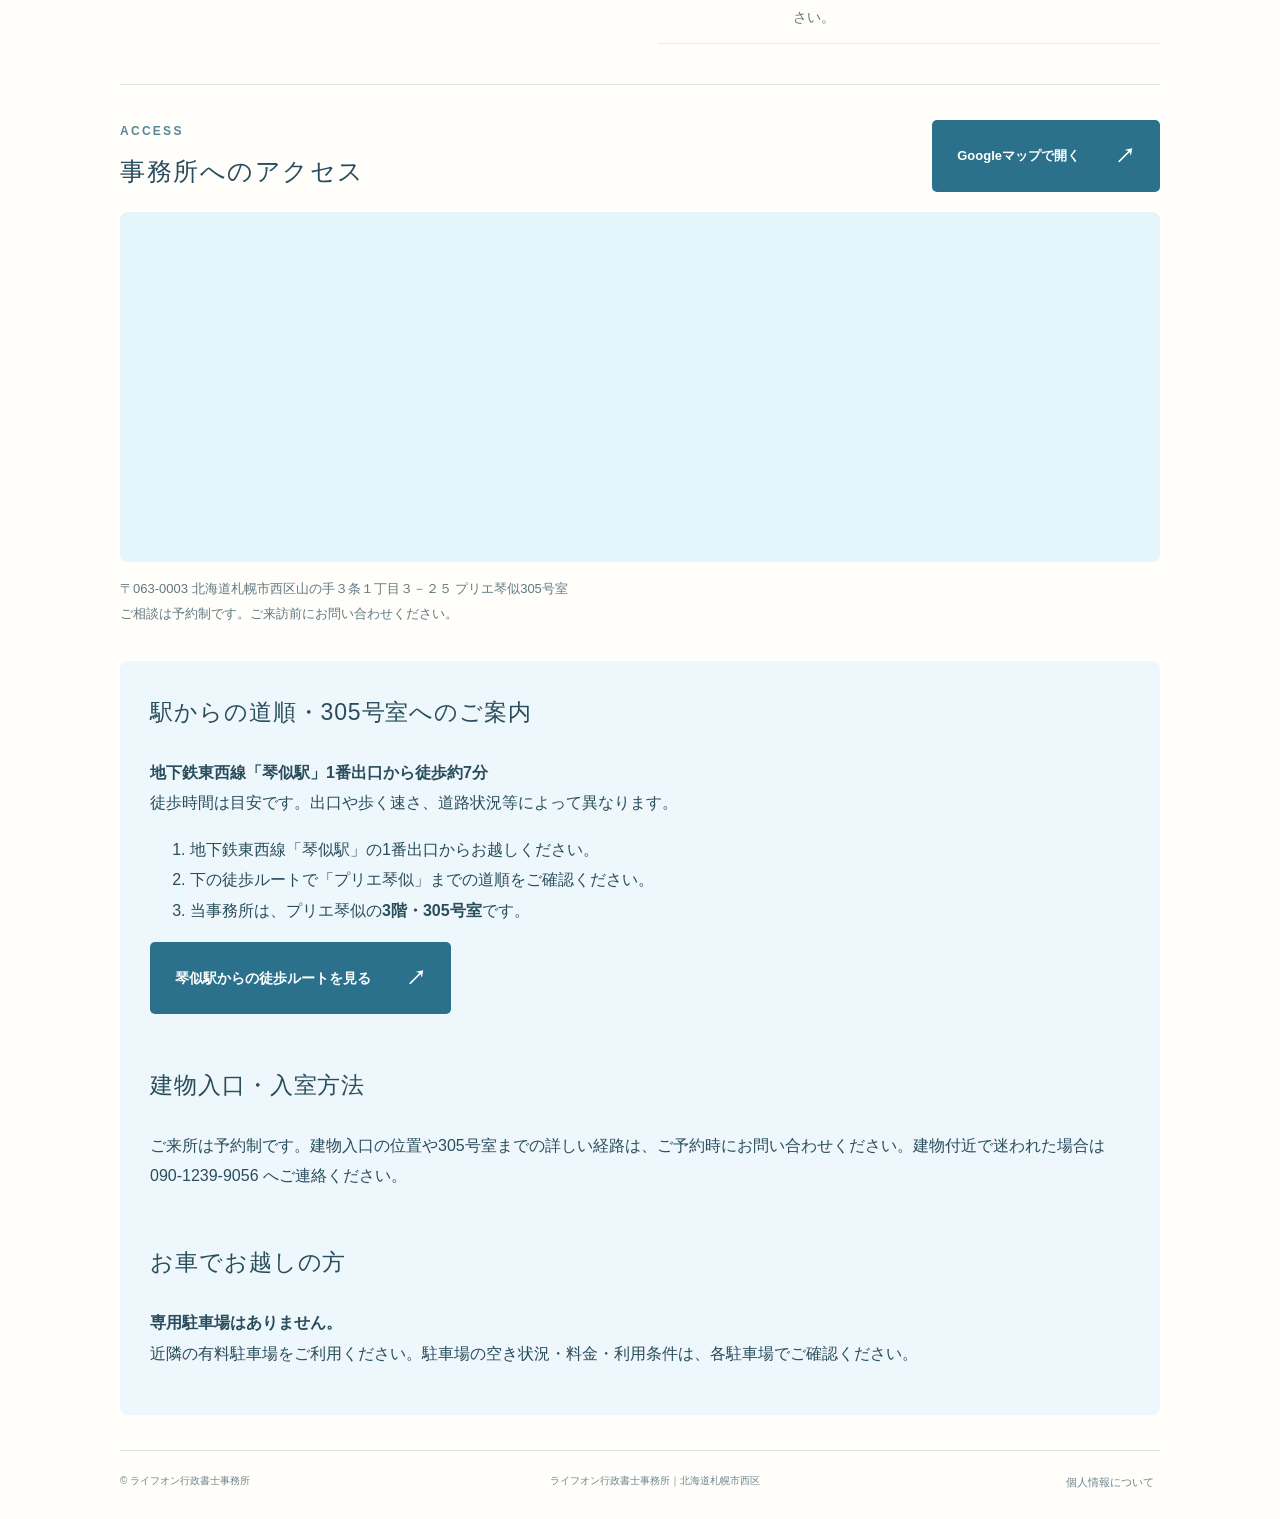
==== commit b3a22fab: "Add a clickable Instagram camera icon to office information" ====
--- a/index.html
+++ b/index.html
@@ -7,7 +7,7 @@
 <section id="flow" class="flow"><div class="wrap"><p class="eyebrow">FIRST STEP</p><h2>ご相談から完了までの流れ</h2><div class="steps"><article><span>01</span><h3>お問い合わせ・ご予約</h3><p>電話またはメールで、ご相談内容と希望日時をお知らせください。当事務所からの連絡をもって予約が確定します。</p></article><article><span>02</span><h3>初回相談・状況の整理</h3><p>初回相談は1時間無料です。ご希望やご家族・財産の状況を伺い、必要な資料と手続きを整理します。資料がそろっていなくてもご相談いただけます。</p></article><article><span>03</span><h3>お見積り・ご契約</h3><p>業務の範囲、報酬、別途必要な実費、進め方をご説明します。内容をご確認いただき、正式にご契約いただいてから着手します。</p></article><article><span>04</span><h3>手続き・完了報告・精算</h3><p>進捗をお伝えしながら調査・書類作成・手続きを進めます。完了時は結果と書類をご案内し、報酬・実費・お預り金の明細に基づいて精算します。</p></article></div><p>追加の作業や費用が必要な場合は、着手前に内容・金額をご説明し、ご確認をいただきます。所要期間は、ご依頼内容や資料の取得状況、関係機関の対応等に応じて個別にご案内します。</p><a class="button" href="fees.html">料金・支援範囲を確認する <span aria-hidden="true">↗</span></a></div></section>
 <section id="fees" class="fees wrap"><p class="eyebrow">FEES</p><h2>料金のご案内</h2><p>ご依頼内容を伺い、業務の範囲と費用を事前にご案内します。表示金額は税込です。</p><div class="fee-table"><div><h3>遺言書作成支援（自筆証書・公正証書）</h3><p>財産額の<strong>1.1％（税込）〜</strong><br>最低報酬 <strong>55,000円（税込）</strong></p></div><div><h3>相続一括支援</h3><p>相続財産額の<strong>1.1％（税込）</strong><br>最低報酬 <strong>110,000円（税込）</strong></p></div><div><h3>初回相談</h3><p><strong>無料（1時間）</strong></p></div></div><a class="button" href="fees.html">料金・公証人手数料を詳しく見る <span>↗</span></a><p class="fee-note">遺言書作成支援の税抜報酬は遺言作成時点の財産額の1％〜、相続一括支援の税抜報酬は相続財産額の1％です。公証人手数料、戸籍等の取得費、郵送料、交通費などの実費は別途必要です。<br>単独業務の料金と基本業務の範囲は、詳しい料金ページをご確認ください。</p></section><section id="faq" class="faq wrap"><p class="eyebrow">QUESTIONS</p><h2>よくあるご質問</h2><details><summary><span class="q">Q</span> 何も準備していなくても相談できますか？<span>＋</span></summary><p>はい。現在の状況を分かる範囲でお聞かせください。戸籍や財産の資料がそろっていなくても、必要なものと準備の進め方を一緒に整理します。お手元にある資料は、ご予約時に内容をお知らせください。</p></details><details><summary><span class="q">Q</span> 遺言と相続、どちらの相談か分からなくても大丈夫ですか？<span>＋</span></summary><p>はい。ご相談の種類が決まっていなくても大丈夫です。ご自身の財産を将来どう引き継ぎたいか、ご家族が亡くなられた後の手続きなど、お悩みからお聞かせください。</p></details><details><summary><span class="q">Q</span> 相談料と相談方法を教えてください。<span>＋</span></summary><p>初回相談は1時間無料・予約制です。対応エリアは札幌市内を中心に、近隣地域は要相談です。遠方からのご相談は、内容・相談方法により対応可否をご案内します。事務所への来所・訪問の方法、訪問地域・交通費、土日祝の相談は事前にご確認ください。電話・オンラインでのご相談は、対応可否と方法をお問い合わせください。1時間を超える相談や2回目以降の相談については、費用の有無と金額を事前にご案内します。</p></details><details><summary><span class="q">Q</span> 相談したら、その場で依頼する必要がありますか？<span>＋</span></summary><p>いいえ。支援内容とお見積りをご確認いただいてから、ご依頼をご検討いただけます。正式な契約前に、業務の範囲・報酬・実費をご説明します。</p></details><details class="faq-more"><summary>その他の質問を見る（5問）<span aria-hidden="true">＋</span></summary><div class="faq-more-body"><details><summary><span class="q">Q</span> 相続人が遠方に住んでいても相談できますか？<span>＋</span></summary><p>まずはご相談ください。相続人の所在地、必要書類、本人確認や署名等の方法を確認し、郵送等で進められる範囲と必要な対応を個別にご案内します。</p></details><details><summary><span class="q">Q</span> 完了までにどのくらいかかりますか？<span>＋</span></summary><p>ご依頼内容、戸籍等の取得状況、財産の内容、関係機関の対応などによって異なります。初回相談で状況を伺い、見込まれる期間と進め方をご案内します。期限のあるご事情は、ご予約時にお知らせください。</p></details><details><summary><span class="q">Q</span> 追加費用はいつ分かりますか？<span>＋</span></summary><p>基本の支援範囲と実費を区別してお見積りします。相続一括支援の預貯金手続きは5金融機関までが基本報酬に含まれ、6金融機関以上は追加報酬の対象です。追加作業が必要な場合も、着手前に内容・金額をご説明し、ご確認をいただきます。詳しくは<a href="fees.html">料金ページ</a>をご覧ください。</p></details><details><summary><span class="q">Q</span> 途中で依頼を取りやめる場合はどうなりますか？<span>＋</span></summary><p>ご意向をお知らせください。契約内容と、その時点までに行った作業・発生した実費・受領済みの金額を確認し、精算内容をご説明します。返金が生じる場合は、方法・時期を確認のうえ、合理的な期間内に対応します。</p></details><details><summary><span class="q">Q</span> 問い合わせフォームに入力すれば送信されますか？<span>＋</span></summary><p>入力後、Googleフォーム内の「送信」を押し、「お問い合わせを受け付けました」と表示されれば受付完了です。メールアプリで送信する必要はありません。フォームが表示されない場合は「別の画面でフォームを開く」をご利用ください。ご予約は当事務所からの連絡をもって確定します。返信が届かない場合は迷惑メールフォルダをご確認のうえ、お電話でお問い合わせください。</p></details></div></details></section>
 <section id="contact" class="contact"><div class="wrap"><p class="eyebrow">CONTACT / お問い合わせ</p><h2>まずは、お悩みをお聞かせください。</h2><p>ご相談・ご予約の希望を、分かる範囲でご入力ください。</p><div class="contact-box inquiry-box"><p class="reservation-note"><strong>初回相談無料（1時間）・予約制</strong><br>対応エリア：札幌市内を中心に、近隣地域は要相談。<br>遠方からのご相談は、内容・相談方法により対応可否をご案内します。<br>土日祝のご相談や訪問は、対応可否・交通費を事前にご確認ください。<br>ご予約は、当事務所からのご連絡をもって確定します。</p><p class="inquiry-note">初回相談は1時間無料です。訪問地域・交通費、1時間を超える相談や2回目以降の費用、電話・オンライン相談の対応可否は事前にご確認ください。<a href="fees.html">料金・相談条件</a>／<a href="index.html#flow">ご相談の流れ</a></p><details class="inquiry-fold"><summary><span class="inquiry-fold-closed">お問い合わせフォームを開く</span><span class="inquiry-fold-open">お問い合わせフォームを閉じる</span><span aria-hidden="true">＋</span></summary><div class="inquiry-fold-body"><p class="inquiry-note"><strong>入力後、フォーム内の「送信」を押すと受付が完了します。</strong><br>メールアプリを開く必要はありません。ご予約は当事務所からの連絡をもって確定します。</p><p class="inquiry-note">Googleフォームで受け付けます。入力内容はご相談への対応・連絡・日程調整に利用します。</p><a class="button email-button" href="https://docs.google.com/forms/d/e/1FAIpQLSfq7cvGWejq6gwGf9gxUPGejqv013cFm9ikyirLDEMGY1sHUg/viewform" target="_blank" rel="noopener noreferrer">別の画面でフォームを開く ↗</a><iframe class="google-inquiry-frame" title="ライフオン行政書士事務所 お問い合わせ・ご相談予約フォーム" data-src="https://docs.google.com/forms/d/e/1FAIpQLSfq7cvGWejq6gwGf9gxUPGejqv013cFm9ikyirLDEMGY1sHUg/viewform?embedded=true" width="100%" height="3400" style="display:block;width:100%;border:0;margin-top:20px" loading="lazy">読み込んでいます…</iframe><noscript><p>上の「別の画面でフォームを開く」から入力・送信してください。</p></noscript></div></details><div class="inquiry-direct" style="flex-direction:column;align-items:flex-start"><div style="display:flex;flex-direction:column;align-items:flex-start;gap:6px"><span style="font-size:14px;font-weight:bold">LINEから問い合わせる</span><a href="https://lin.ee/yCqL7Pf" target="_blank" rel="noopener noreferrer" aria-label="LINEで友だち追加（新しいタブで開く）" style="display:inline-flex;align-items:center;align-self:flex-start;min-height:44px"><img src="https://scdn.line-apps.com/n/line_add_friends/btn/ja.png" alt="友だち追加" height="36" loading="lazy" decoding="async" style="height:36px;width:auto;border:0"></a></div><a class="button" href="tel:09012399056">電話で相談する</a><a class="button email-button" href="mailto:lifeon.office@gmail.com">直接メールする</a></div></div></div></section>
-</main><footer class="wrap"><div class="footer-main"><a class="logo" href="#" aria-label="ライフオン行政書士事務所 ホーム"><img class="brand-image" src="lifeon-logo.png" alt="Life On ライフオン行政書士事務所のロゴ" width="72" height="72"><span class="brand-name">ライフオン行政書士事務所<span class="brand-tagline">遺言と相続の相談窓口</span></span></a><p>大切な人へ、想いをつなぐ。</p><a href="#services">遺言・相続のご相談 ↑</a></div><section class="office-info" aria-labelledby="office-heading"><div><p class="eyebrow">OFFICE</p><h2 id="office-heading">事務所のご案内</h2><p>ライフオン行政書士事務所<br>行政書士 𠮷田真</p></div><dl><div><dt>所在地</dt><dd>〒063-0003<br>北海道札幌市西区山の手３条１丁目３－２５<br>プリエ琴似305号室</dd></div><div><dt>電話番号</dt><dd><a href="tel:09012399056">090-1239-9056</a></dd></div><div><dt>メールアドレス</dt><dd><a href="mailto:lifeon.office@gmail.com">lifeon.office@gmail.com</a><div style="margin-top:12px"><span style="display:block;font-size:14px;font-weight:bold;margin-bottom:6px">LINEから問い合わせる</span><a href="https://lin.ee/yCqL7Pf" target="_blank" rel="noopener noreferrer" aria-label="LINEで友だち追加（新しいタブで開く）" style="display:inline-flex;align-items:center;min-height:44px"><img src="https://scdn.line-apps.com/n/line_add_friends/btn/ja.png" alt="友だち追加" height="36" loading="lazy" decoding="async" style="height:36px;width:auto;border:0"></a></div></dd></div><div><dt>Instagram</dt><dd><a href="https://www.instagram.com/lifeon.office/" target="_blank" rel="noopener noreferrer" aria-label="ライフオンのInstagram（新しいタブで開く）">@lifeon.office <span aria-hidden="true">↗</span></a></dd></div><div><dt>対応エリア</dt><dd>札幌市内を中心に、近隣地域は要相談。<br>遠方からのご相談は、内容・相談方法により対応可否をご案内します。</dd></div><div><dt>ご相談</dt><dd>予約制／初回相談無料（1時間）<br>土日祝のご相談は要相談<br>訪問相談は、地域・対応可否・交通費を事前にご確認ください。</dd></div></dl></section><section class="office-map" aria-labelledby="map-heading"><div class="map-heading"><div><p class="eyebrow">ACCESS</p><h2 id="map-heading">事務所へのアクセス</h2></div><a class="button" href="https://maps.app.goo.gl/WJKY1qHz72zWQYqL8" target="_blank" rel="noopener noreferrer">Googleマップで開く <span aria-hidden="true">↗</span></a></div><iframe title="ライフオン行政書士事務所の所在地をGoogleマップで表示" src="https://maps.google.com/maps?cid=8251290529354600861&output=embed" loading="lazy" referrerpolicy="no-referrer-when-downgrade" allowfullscreen></iframe><p>〒063-0003 北海道札幌市西区山の手３条１丁目３－２５ プリエ琴似305号室<br>ご相談は予約制です。ご来訪前にお問い合わせください。</p><div class="fee-example" aria-label="ご来所案内"><h3>駅からの道順・305号室へのご案内</h3><!-- 建物の交通案内参照：https://connectgroup.co.jp/facilities/sapporo/second_kotoni ／2026-10-17確認 --><p><strong>地下鉄東西線「琴似駅」1番出口から徒歩約7分</strong><br>徒歩時間は目安です。出口や歩く速さ、道路状況等によって異なります。</p><ol><li>地下鉄東西線「琴似駅」の1番出口からお越しください。</li><li>下の徒歩ルートで「プリエ琴似」までの道順をご確認ください。</li><li>当事務所は、プリエ琴似の<strong>3階・305号室</strong>です。</li></ol><a class="button" href="https://www.google.com/maps/dir/?api=1&amp;origin=%E6%9C%AD%E5%B9%8C%E5%B8%82%E5%96%B6%E5%9C%B0%E4%B8%8B%E9%89%84%E6%9D%B1%E8%A5%BF%E7%B7%9A%20%E7%90%B4%E4%BC%BC%E9%A7%85%201%E7%95%AA%E5%87%BA%E5%8F%A3&amp;destination=%E3%83%A9%E3%82%A4%E3%83%95%E3%82%AA%E3%83%B3%E8%A1%8C%E6%94%BF%E6%9B%B8%E5%A3%AB%E4%BA%8B%E5%8B%99%E6%89%80&amp;destination_place_id=ChIJ387kxmMpC18RndG57AR5gnI&amp;travelmode=walking" target="_blank" rel="noopener noreferrer">琴似駅からの徒歩ルートを見る <span aria-hidden="true">↗</span></a><h3 class="fee-subheading">建物入口・入室方法</h3><p>ご来所は予約制です。建物入口の位置や305号室までの詳しい経路は、ご予約時にお問い合わせください。建物付近で迷われた場合は <a href="tel:09012399056">090-1239-9056</a> へご連絡ください。</p><h3 class="fee-subheading">お車でお越しの方</h3><p><strong>専用駐車場はありません。</strong><br>近隣の有料駐車場をご利用ください。駐車場の空き状況・料金・利用条件は、各駐車場でご確認ください。</p></div></section><div class="footer-bottom"><small>© ライフオン行政書士事務所</small><small>ライフオン行政書士事務所｜北海道札幌市西区</small><button id="privacy">個人情報について</button></div></footer><dialog id="privacy-dialog"><h2>個人情報について</h2><p>お問い合わせフォームはGoogleフォームを利用しています。「送信」を押すと、入力内容がGoogleのサービスを通じて当事務所に送信され、当事務所のGoogleフォーム・回答管理用スプレッドシートに保存されます。お名前・連絡先・ご相談内容は、お問い合わせへの対応・ご連絡・日程調整に利用します。回答内容を一般公開することはありません。ご本人の同意がある場合や法令に基づく場合を除き、第三者に提供しません。個人情報に関するお問い合わせは lifeon.office@gmail.com へご連絡ください。</p><button class="button" id="close-privacy">閉じる</button></dialog><script src="script.js?v=google-form-20261112"></script></body></html>
+</main><footer class="wrap"><div class="footer-main"><a class="logo" href="#" aria-label="ライフオン行政書士事務所 ホーム"><img class="brand-image" src="lifeon-logo.png" alt="Life On ライフオン行政書士事務所のロゴ" width="72" height="72"><span class="brand-name">ライフオン行政書士事務所<span class="brand-tagline">遺言と相続の相談窓口</span></span></a><p>大切な人へ、想いをつなぐ。</p><a href="#services">遺言・相続のご相談 ↑</a></div><section class="office-info" aria-labelledby="office-heading"><div><p class="eyebrow">OFFICE</p><h2 id="office-heading">事務所のご案内</h2><p>ライフオン行政書士事務所<br>行政書士 𠮷田真</p></div><dl><div><dt>所在地</dt><dd>〒063-0003<br>北海道札幌市西区山の手３条１丁目３－２５<br>プリエ琴似305号室</dd></div><div><dt>電話番号</dt><dd><a href="tel:09012399056">090-1239-9056</a></dd></div><div><dt>メールアドレス</dt><dd><a href="mailto:lifeon.office@gmail.com">lifeon.office@gmail.com</a><div style="margin-top:12px"><span style="display:block;font-size:14px;font-weight:bold;margin-bottom:6px">LINEから問い合わせる</span><a href="https://lin.ee/yCqL7Pf" target="_blank" rel="noopener noreferrer" aria-label="LINEで友だち追加（新しいタブで開く）" style="display:inline-flex;align-items:center;min-height:44px"><img src="https://scdn.line-apps.com/n/line_add_friends/btn/ja.png" alt="友だち追加" height="36" loading="lazy" decoding="async" style="height:36px;width:auto;border:0"></a></div></dd></div><div><dt>Instagram</dt><dd><a href="https://www.instagram.com/lifeon.office/" target="_blank" rel="noopener noreferrer" aria-label="ライフオンのInstagram @lifeon.office（新しいタブで開く）" style="display:inline-flex;align-items:center;gap:8px;min-height:44px;max-width:100%;vertical-align:middle"><svg width="28" height="28" viewBox="0 0 24 24" aria-hidden="true" focusable="false" style="flex:none;display:block;border-radius:7px;background:radial-gradient(circle at 25% 100%,#ffd776 0%,#f77737 25%,#e1306c 52%,#833ab4 82%,#515bd4 100%)"><g fill="none" stroke="#fff" stroke-width="1.6"><rect x="5" y="5" width="14" height="14" rx="4"/><circle cx="12" cy="12" r="3.2"/></g><circle cx="16.4" cy="7.8" r="1" fill="#fff"/></svg><span>@lifeon.office <span aria-hidden="true">↗</span></span></a></dd></div><div><dt>対応エリア</dt><dd>札幌市内を中心に、近隣地域は要相談。<br>遠方からのご相談は、内容・相談方法により対応可否をご案内します。</dd></div><div><dt>ご相談</dt><dd>予約制／初回相談無料（1時間）<br>土日祝のご相談は要相談<br>訪問相談は、地域・対応可否・交通費を事前にご確認ください。</dd></div></dl></section><section class="office-map" aria-labelledby="map-heading"><div class="map-heading"><div><p class="eyebrow">ACCESS</p><h2 id="map-heading">事務所へのアクセス</h2></div><a class="button" href="https://maps.app.goo.gl/WJKY1qHz72zWQYqL8" target="_blank" rel="noopener noreferrer">Googleマップで開く <span aria-hidden="true">↗</span></a></div><iframe title="ライフオン行政書士事務所の所在地をGoogleマップで表示" src="https://maps.google.com/maps?cid=8251290529354600861&output=embed" loading="lazy" referrerpolicy="no-referrer-when-downgrade" allowfullscreen></iframe><p>〒063-0003 北海道札幌市西区山の手３条１丁目３－２５ プリエ琴似305号室<br>ご相談は予約制です。ご来訪前にお問い合わせください。</p><div class="fee-example" aria-label="ご来所案内"><h3>駅からの道順・305号室へのご案内</h3><!-- 建物の交通案内参照：https://connectgroup.co.jp/facilities/sapporo/second_kotoni ／2026-10-17確認 --><p><strong>地下鉄東西線「琴似駅」1番出口から徒歩約7分</strong><br>徒歩時間は目安です。出口や歩く速さ、道路状況等によって異なります。</p><ol><li>地下鉄東西線「琴似駅」の1番出口からお越しください。</li><li>下の徒歩ルートで「プリエ琴似」までの道順をご確認ください。</li><li>当事務所は、プリエ琴似の<strong>3階・305号室</strong>です。</li></ol><a class="button" href="https://www.google.com/maps/dir/?api=1&amp;origin=%E6%9C%AD%E5%B9%8C%E5%B8%82%E5%96%B6%E5%9C%B0%E4%B8%8B%E9%89%84%E6%9D%B1%E8%A5%BF%E7%B7%9A%20%E7%90%B4%E4%BC%BC%E9%A7%85%201%E7%95%AA%E5%87%BA%E5%8F%A3&amp;destination=%E3%83%A9%E3%82%A4%E3%83%95%E3%82%AA%E3%83%B3%E8%A1%8C%E6%94%BF%E6%9B%B8%E5%A3%AB%E4%BA%8B%E5%8B%99%E6%89%80&amp;destination_place_id=ChIJ387kxmMpC18RndG57AR5gnI&amp;travelmode=walking" target="_blank" rel="noopener noreferrer">琴似駅からの徒歩ルートを見る <span aria-hidden="true">↗</span></a><h3 class="fee-subheading">建物入口・入室方法</h3><p>ご来所は予約制です。建物入口の位置や305号室までの詳しい経路は、ご予約時にお問い合わせください。建物付近で迷われた場合は <a href="tel:09012399056">090-1239-9056</a> へご連絡ください。</p><h3 class="fee-subheading">お車でお越しの方</h3><p><strong>専用駐車場はありません。</strong><br>近隣の有料駐車場をご利用ください。駐車場の空き状況・料金・利用条件は、各駐車場でご確認ください。</p></div></section><div class="footer-bottom"><small>© ライフオン行政書士事務所</small><small>ライフオン行政書士事務所｜北海道札幌市西区</small><button id="privacy">個人情報について</button></div></footer><dialog id="privacy-dialog"><h2>個人情報について</h2><p>お問い合わせフォームはGoogleフォームを利用しています。「送信」を押すと、入力内容がGoogleのサービスを通じて当事務所に送信され、当事務所のGoogleフォーム・回答管理用スプレッドシートに保存されます。お名前・連絡先・ご相談内容は、お問い合わせへの対応・ご連絡・日程調整に利用します。回答内容を一般公開することはありません。ご本人の同意がある場合や法令に基づく場合を除き、第三者に提供しません。個人情報に関するお問い合わせは lifeon.office@gmail.com へご連絡ください。</p><button class="button" id="close-privacy">閉じる</button></dialog><script src="script.js?v=google-form-20261112"></script></body></html>
 
 
 
